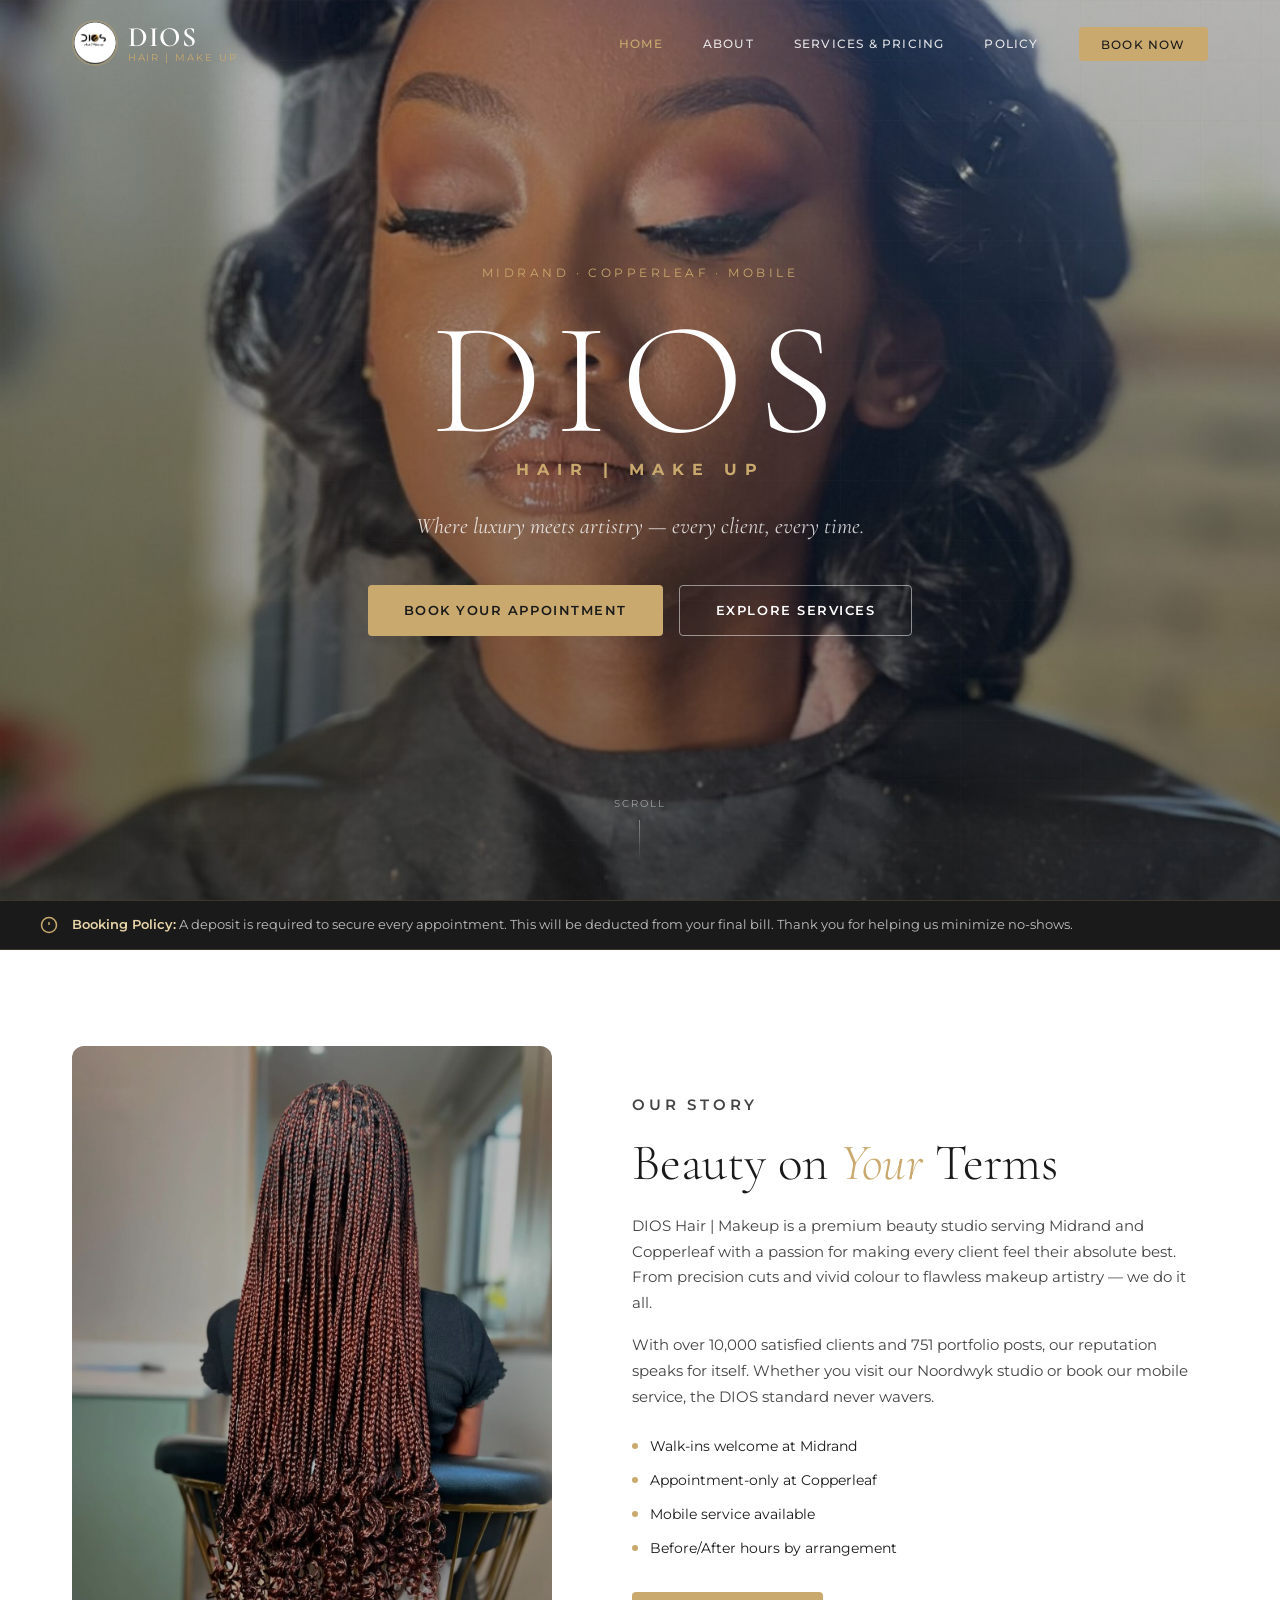
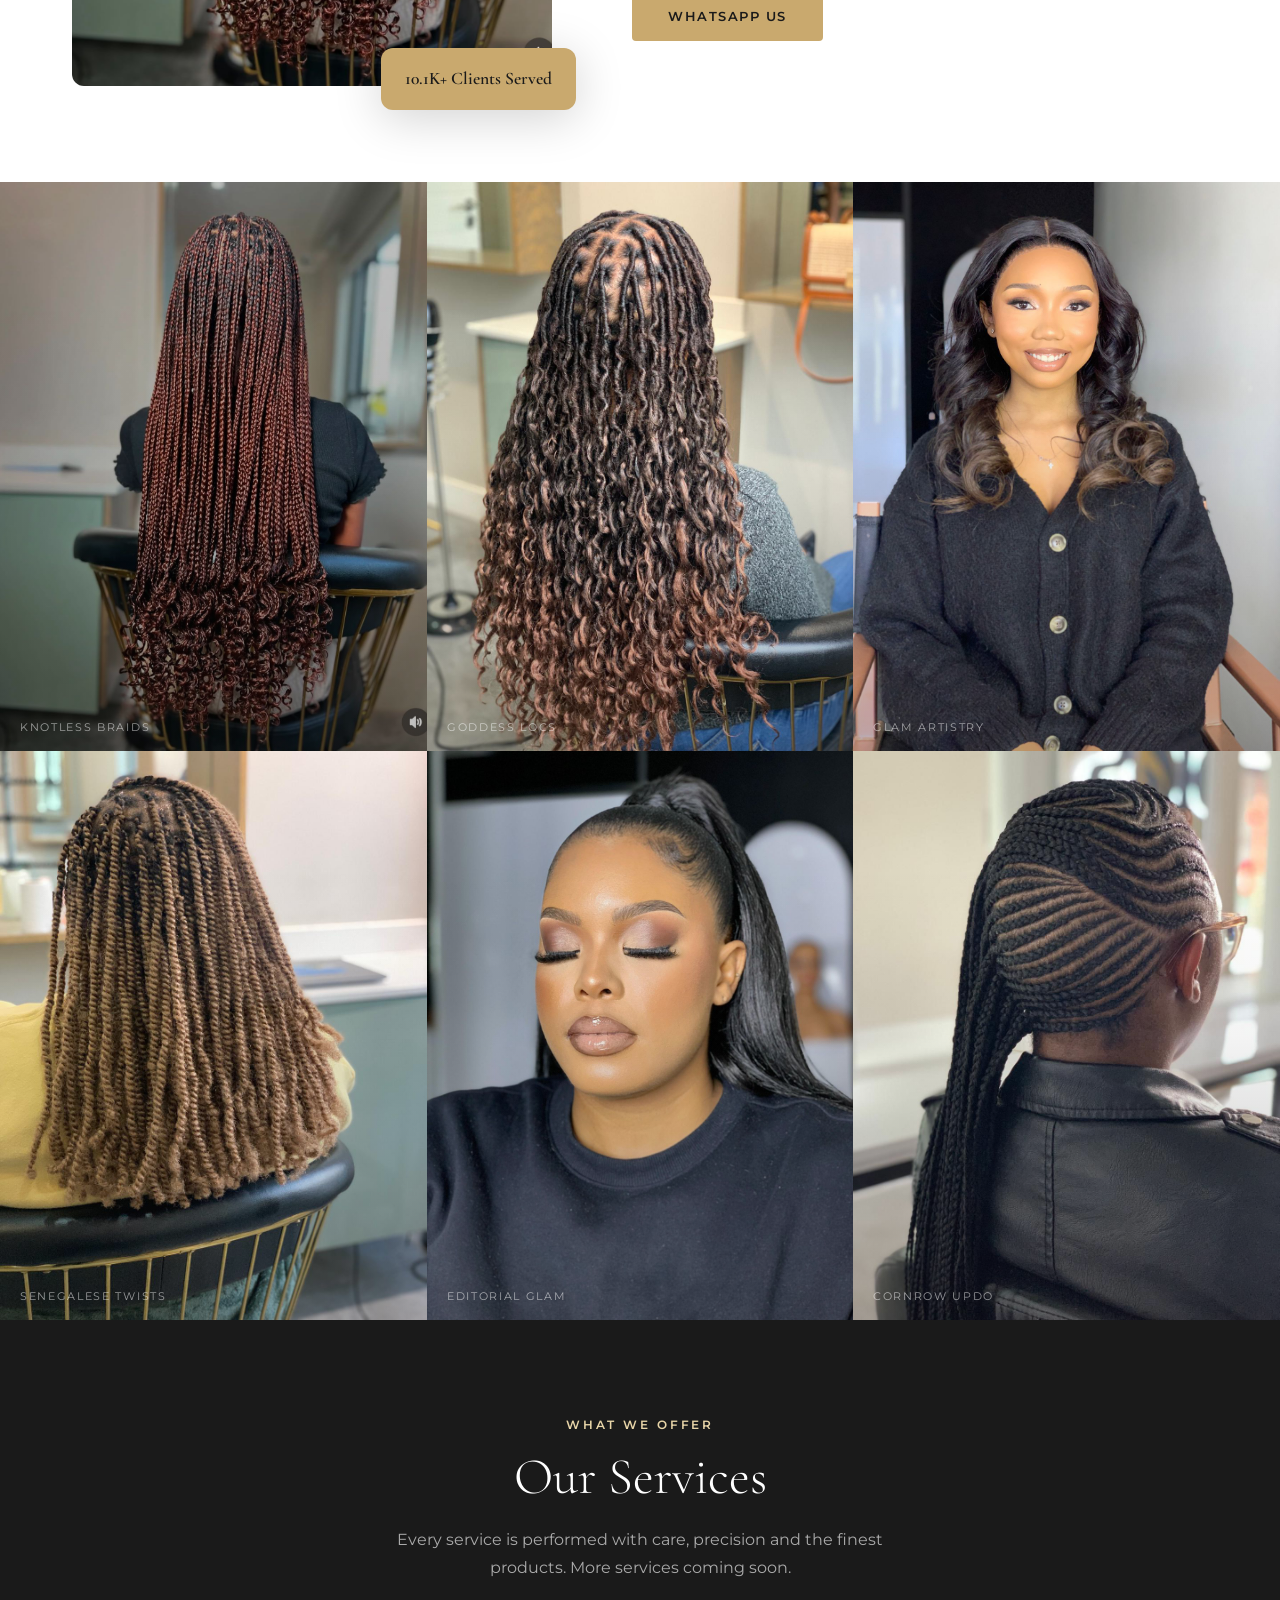
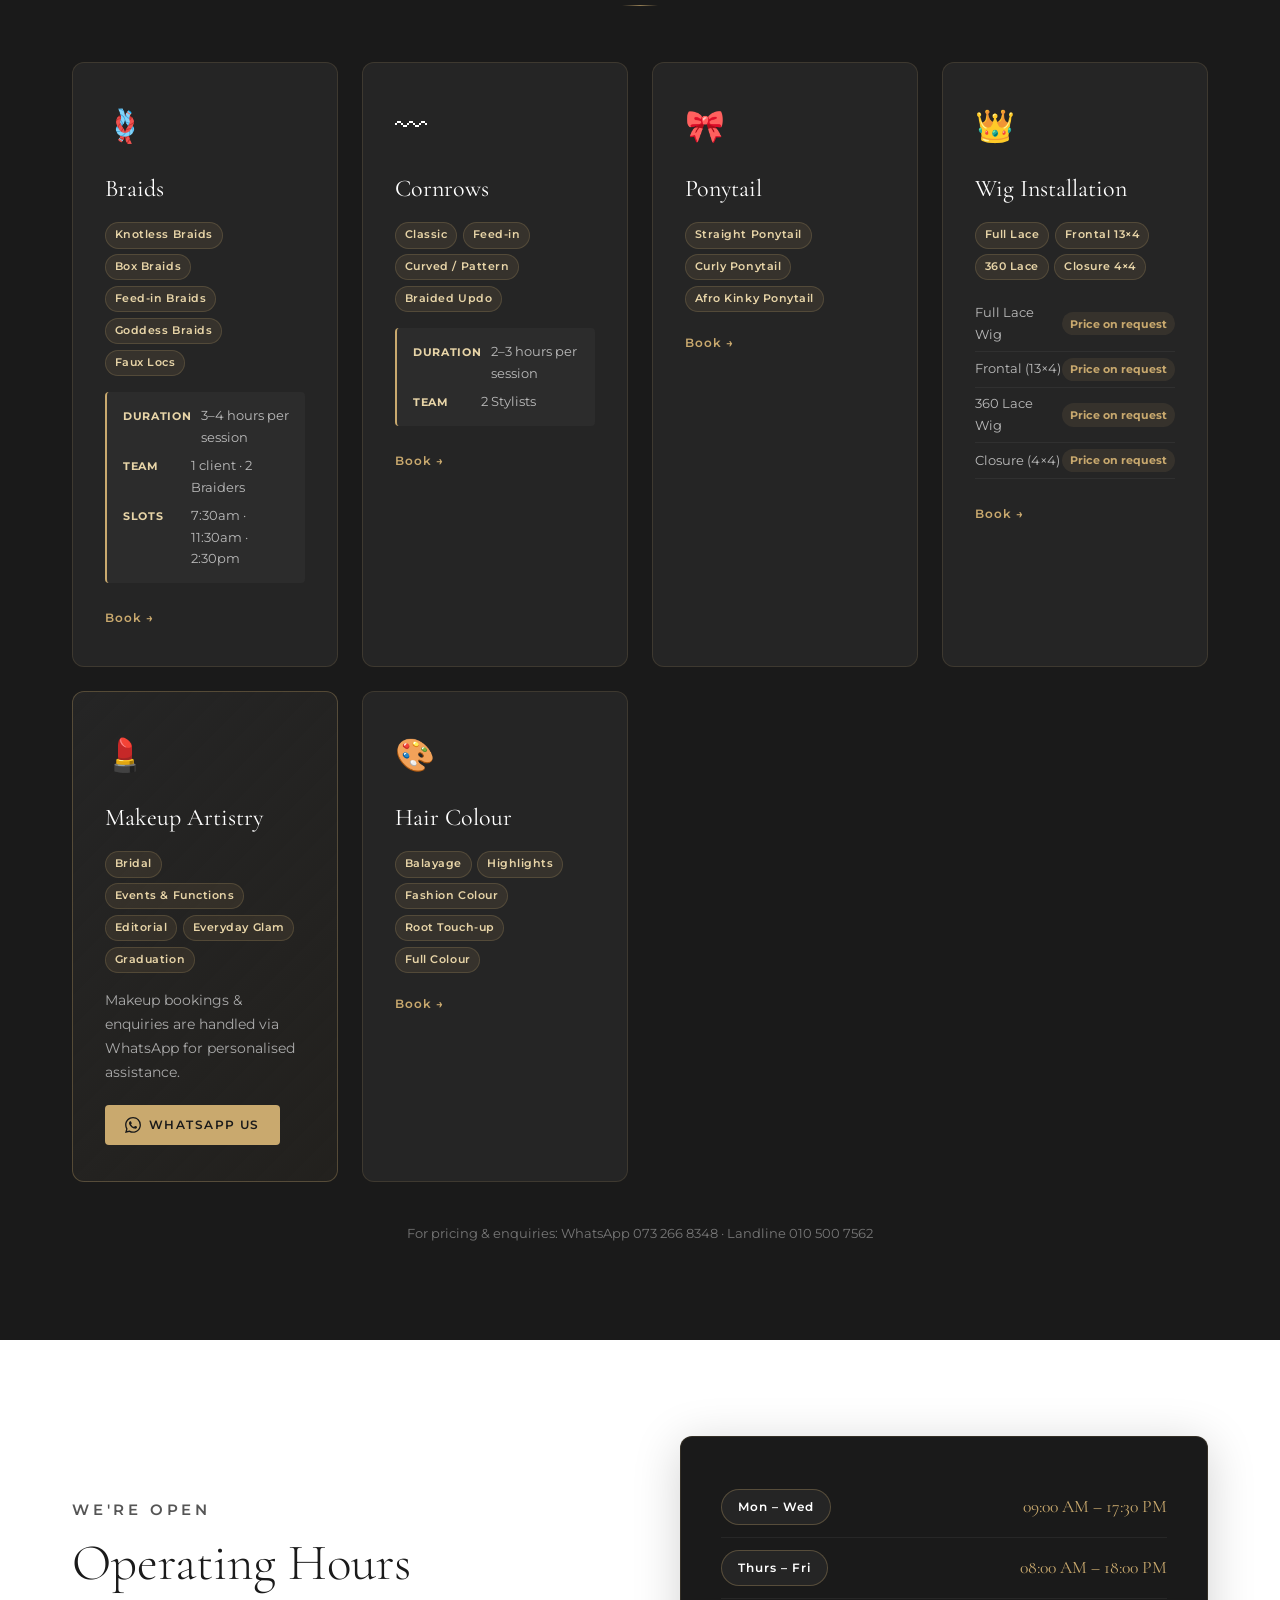
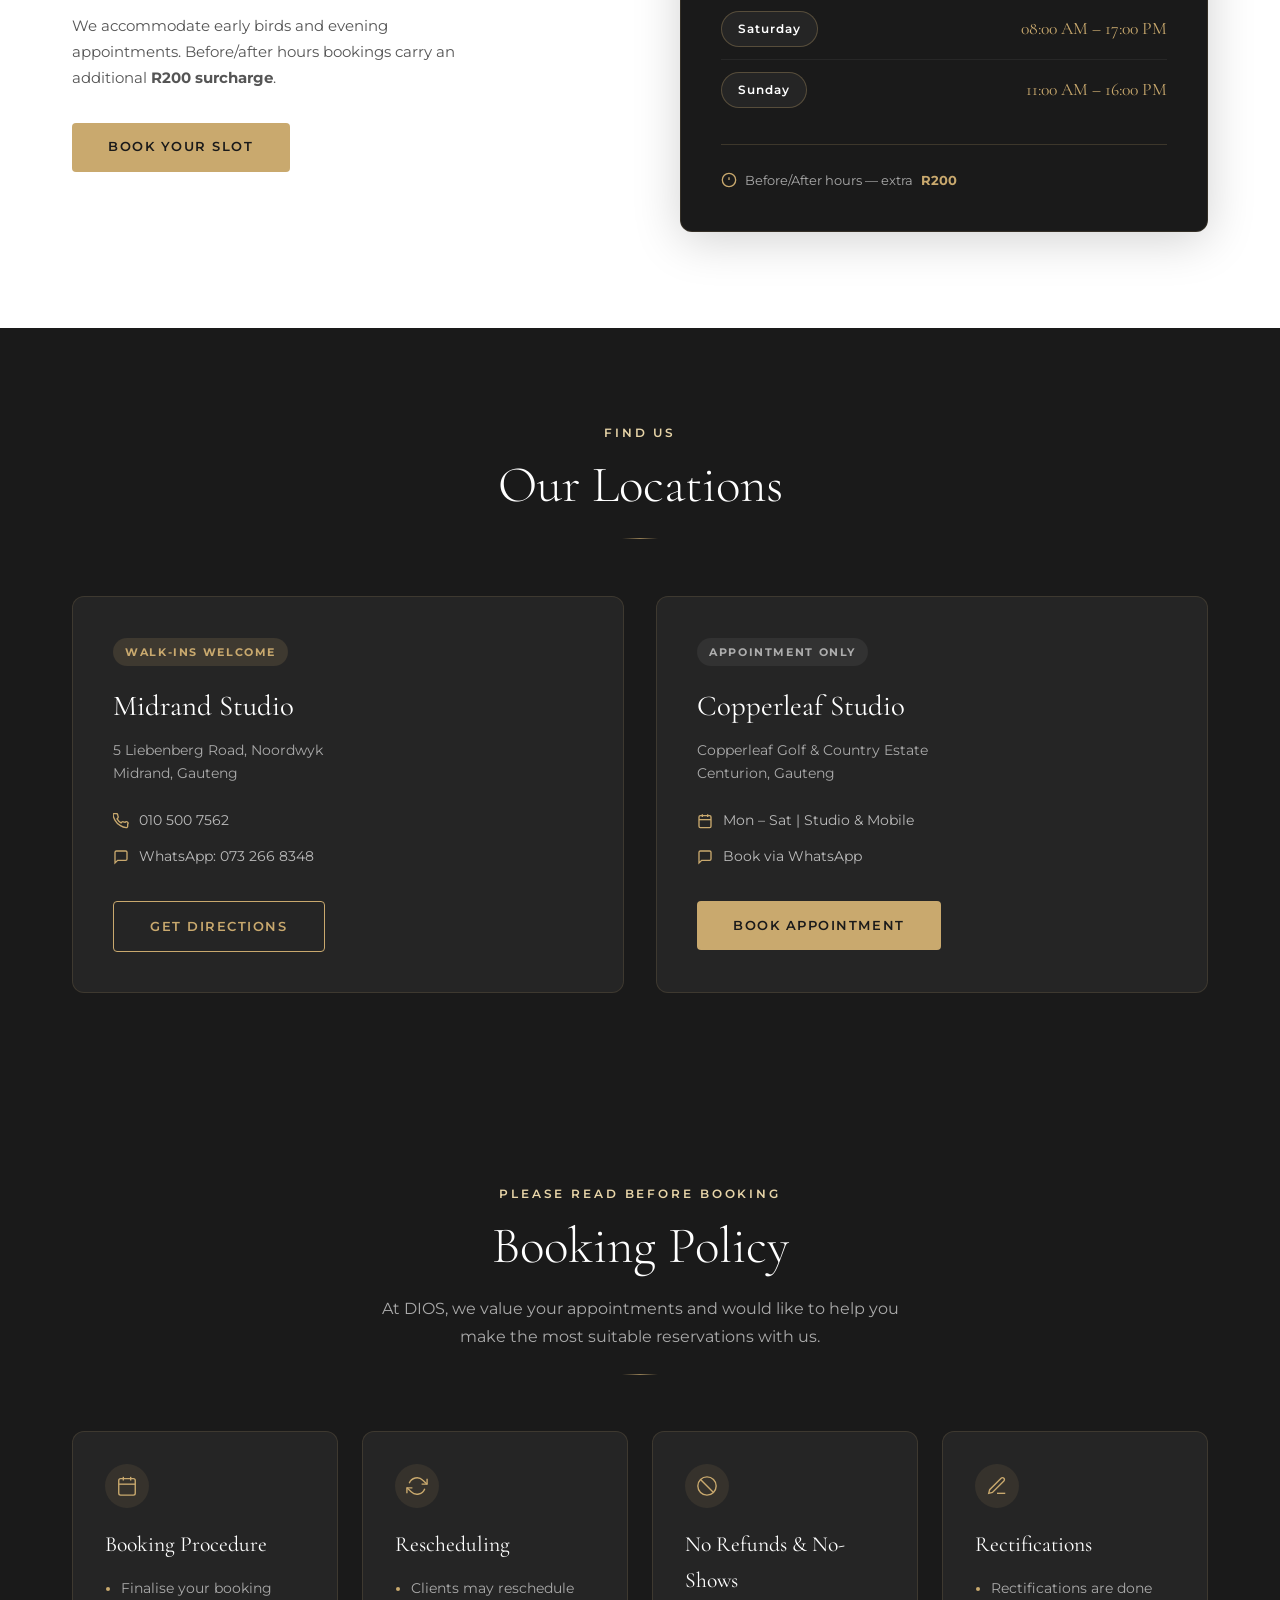
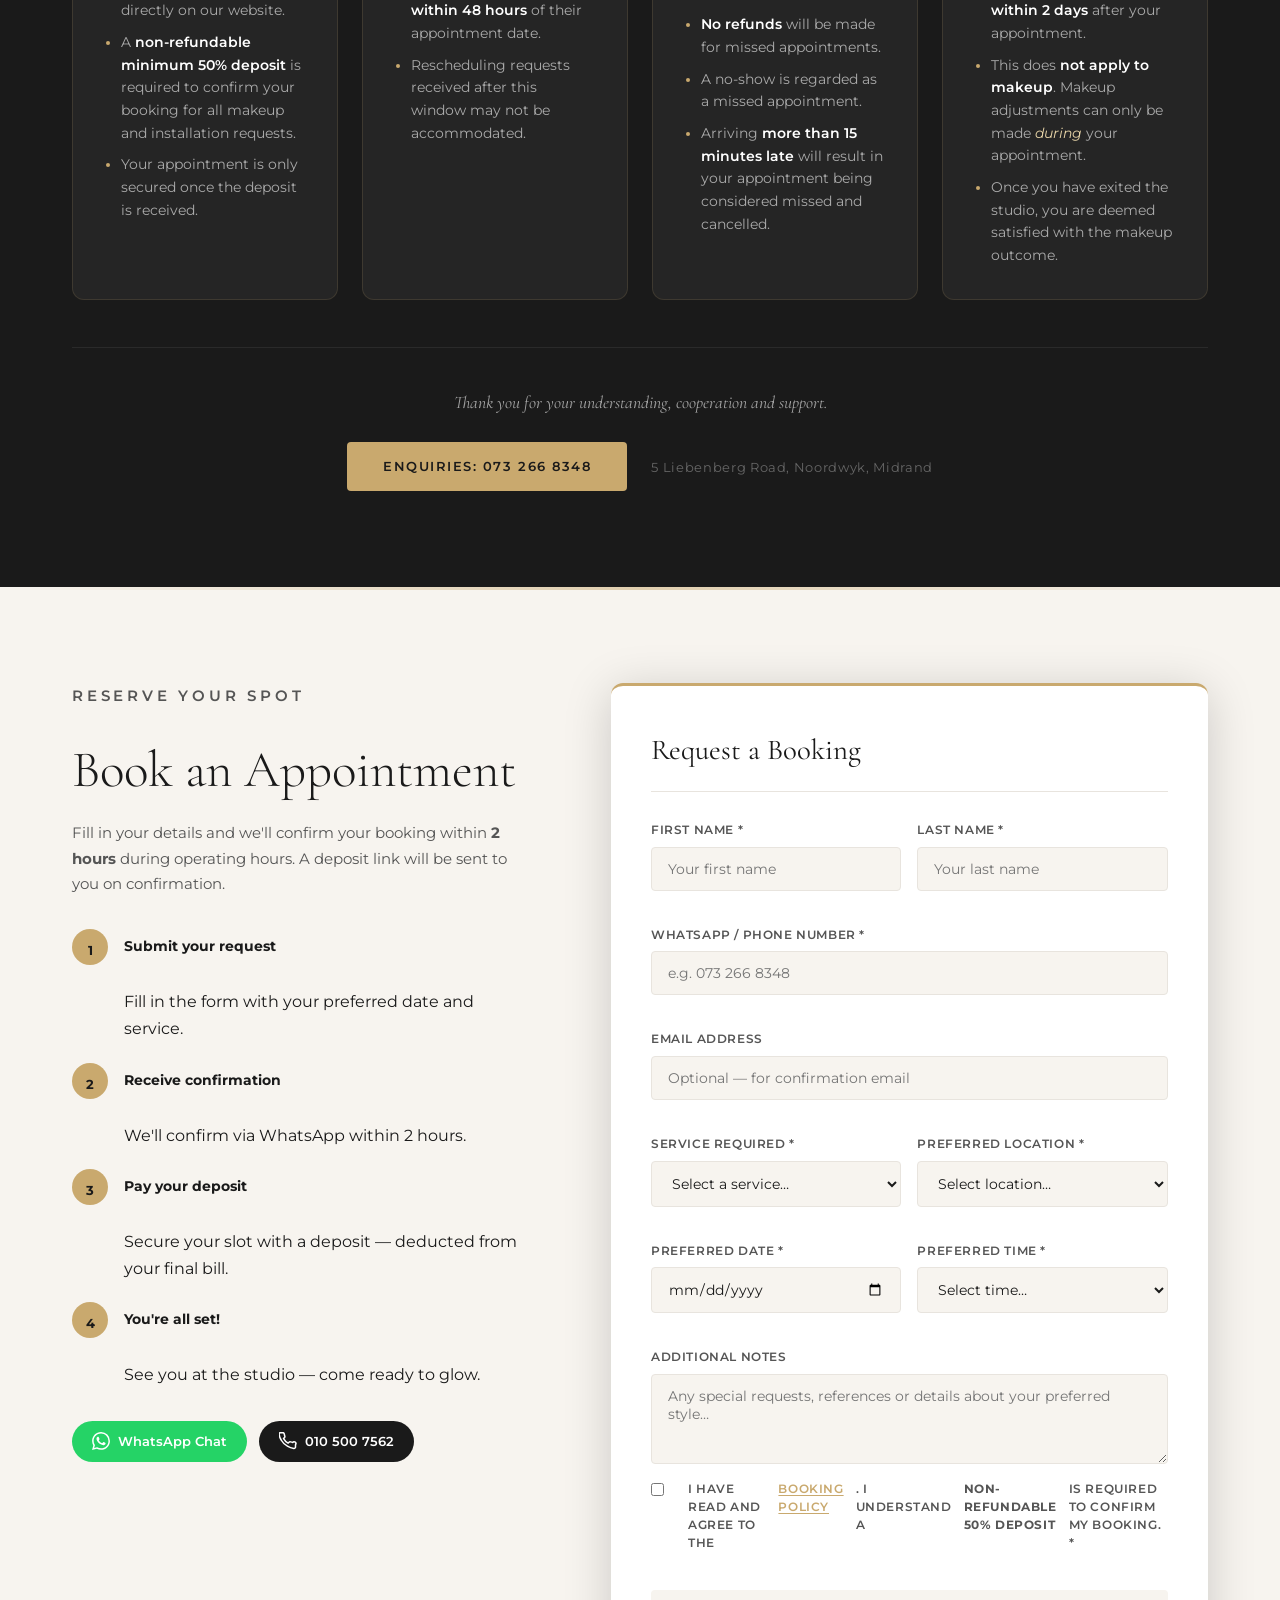
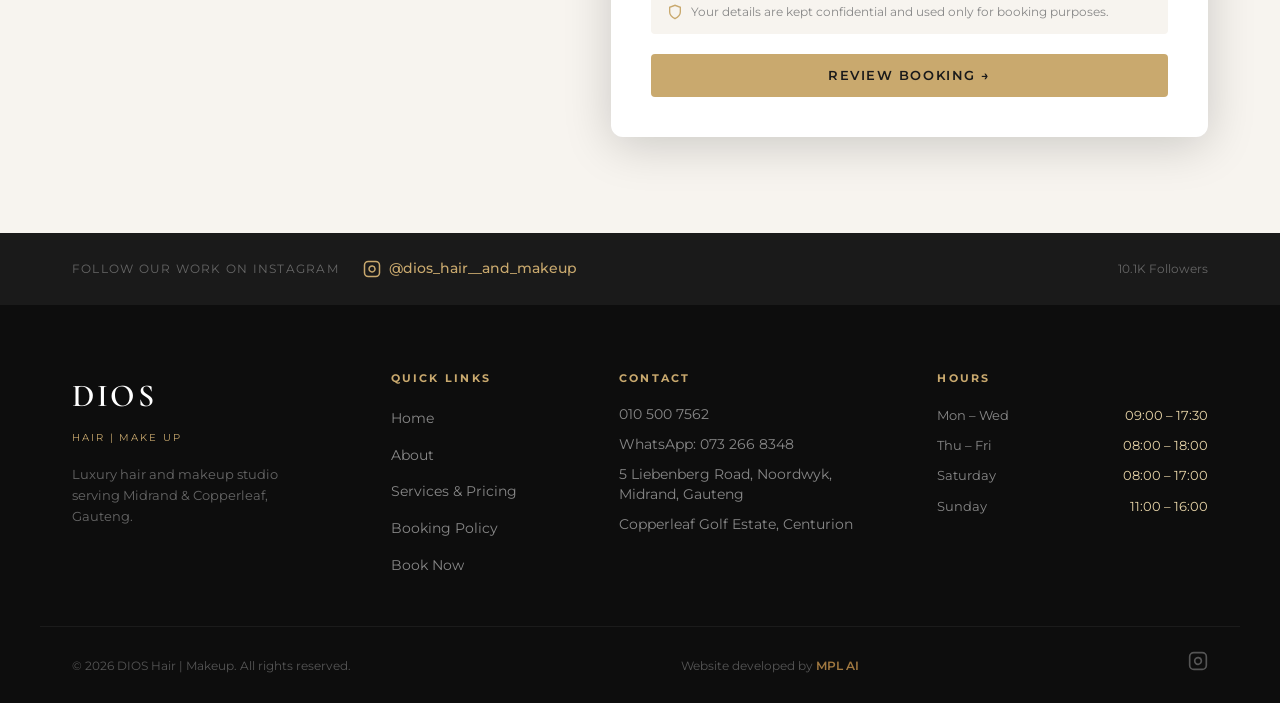
==== index.html @ c0a469b6 "Initial DIOS Hair & Makeup static website" ====
<!DOCTYPE html>
<html lang="en">
<head>
  <meta charset="UTF-8" />
  <meta name="viewport" content="width=device-width, initial-scale=1.0" />
  <meta name="description" content="DIOS Hair & Makeup — Luxury hair and makeup studio in Midrand & Copperleaf, Gauteng. Book your appointment online." />
  <title>DIOS Hair | Makeup — Midrand & Copperleaf</title>
  <link rel="preconnect" href="https://fonts.googleapis.com" />
  <link rel="preconnect" href="https://fonts.gstatic.com" crossorigin />
  <link href="https://fonts.googleapis.com/css2?family=Cormorant+Garamond:ital,wght@0,300;0,400;0,600;1,300;1,400&family=Montserrat:wght@300;400;500;600&display=swap" rel="stylesheet" />
  <link rel="stylesheet" href="css/style.css" />
</head>
<body>

  <!-- ======= NAVIGATION ======= -->
  <header class="site-header" id="header">
    <nav class="nav-container">
      <a href="index.html" class="nav-logo">
        <div class="nav-logo-img"><img src="images/logo.jpeg" alt="DIOS Hair Makeup logo" /></div>
        <div>
          <span class="logo-dios">DIOS</span>
          <span class="logo-sub">Hair | Make up</span>
        </div>
      </a>
      <button class="nav-toggle" id="navToggle" aria-label="Toggle menu">
        <span></span><span></span><span></span>
      </button>
      <ul class="nav-links" id="navLinks">
        <li><a href="index.html" class="page-active">Home</a></li>
        <li><a href="about.html">About</a></li>
        <li><a href="services.html">Services &amp; Pricing</a></li>
        <li><a href="policy.html">Policy</a></li>
        <li><a href="booking.html" class="nav-cta">Book Now</a></li>
      </ul>
    </nav>
  </header>

  <!-- ======= HERO ======= -->
  <section class="hero" id="home">
    <div class="hero-overlay"></div>
    <div class="hero-content">
      <p class="hero-eyebrow">Midrand · Copperleaf · Mobile</p>
      <h1 class="hero-title">
        <span class="hero-title-dios">DIOS</span>
        <span class="hero-title-sub">Hair | Make up</span>
      </h1>
      <p class="hero-tagline">Where luxury meets artistry — every client, every time.</p>
      <div class="hero-actions">
        <a href="booking.html" class="btn btn-gold">Book Your Appointment</a>
        <a href="services.html" class="btn btn-outline">Explore Services</a>
      </div>
    </div>
    <div class="hero-scroll-hint">
      <span>Scroll</span>
      <div class="scroll-line"></div>
    </div>
  </section>

  <!-- ======= DEPOSIT NOTICE BANNER ======= -->
  <div class="notice-banner">
    <div class="notice-inner">
      <svg xmlns="http://www.w3.org/2000/svg" viewBox="0 0 24 24" fill="none" stroke="currentColor" stroke-width="2"><circle cx="12" cy="12" r="10"/><line x1="12" y1="8" x2="12" y2="12"/><line x1="12" y1="16" x2="12.01" y2="16"/></svg>
      <p><strong>Booking Policy:</strong> A deposit is required to secure every appointment. This will be deducted from your final bill. Thank you for helping us minimize no-shows.</p>
    </div>
  </div>

  <!-- ======= ABOUT ======= -->
  <section class="about section" id="about">
    <div class="container about-grid">
      <div class="about-image-wrap">
        <img src="images/hair/h4.jpeg" alt="DIOS Hair studio — auburn knotless braids" class="about-img" />
        <div class="about-badge">10.1K+ Clients Served</div>
      </div>
      <div class="about-text">
        <p class="section-eyebrow">Our Story</p>
        <h2 class="section-title">Beauty on <em>Your</em> Terms</h2>
        <p>DIOS Hair | Makeup is a premium beauty studio serving Midrand and Copperleaf with a passion for making every client feel their absolute best. From precision cuts and vivid colour to flawless makeup artistry — we do it all.</p>
        <p>With over 10,000 satisfied clients and 751 portfolio posts, our reputation speaks for itself. Whether you visit our Noordwyk studio or book our mobile service, the DIOS standard never wavers.</p>
        <ul class="about-features">
          <li><span class="feature-dot"></span>Walk-ins welcome at Midrand</li>
          <li><span class="feature-dot"></span>Appointment-only at Copperleaf</li>
          <li><span class="feature-dot"></span>Mobile service available</li>
          <li><span class="feature-dot"></span>Before/After hours by arrangement</li>
        </ul>
        <a href="https://wa.me/27732668348" target="_blank" rel="noopener" class="btn btn-gold">WhatsApp Us</a>
      </div>
    </div>
  </section>

  <!-- ======= GALLERY STRIP ======= -->
  <section class="gallery-section">
    <div class="gallery-grid">
      <div class="gallery-item">
        <img src="images/hair/h4.jpeg" alt="Auburn knotless braids" class="gallery-img" style="object-position: center 30%;" />
        <div class="gallery-item-overlay"></div>
        <span class="gallery-item-label">Knotless Braids</span>
      </div>
      <div class="gallery-item">
        <img src="images/hair/h9.jpeg" alt="Goddess locs ombré" class="gallery-img" style="object-position: center 15%;" />
        <div class="gallery-item-overlay"></div>
        <span class="gallery-item-label">Goddess Locs</span>
      </div>
      <div class="gallery-item">
        <img src="images/make-up/m2.jpeg" alt="Glam artistry" class="gallery-img" style="object-position: center 20%;" />
        <div class="gallery-item-overlay"></div>
        <span class="gallery-item-label">Glam Artistry</span>
      </div>
      <div class="gallery-item">
        <img src="images/hair/h3.jpeg" alt="Senegalese twists" class="gallery-img" style="object-position: center 15%;" />
        <div class="gallery-item-overlay"></div>
        <span class="gallery-item-label">Senegalese Twists</span>
      </div>
      <div class="gallery-item">
        <img src="images/make-up/m4.jpeg" alt="Editorial makeup" class="gallery-img" style="object-position: center 20%;" />
        <div class="gallery-item-overlay"></div>
        <span class="gallery-item-label">Editorial Glam</span>
      </div>
      <div class="gallery-item">
        <img src="images/make-up/m5.jpeg" alt="Cornrow updo" class="gallery-img" style="object-position: center 25%;" />
        <div class="gallery-item-overlay"></div>
        <span class="gallery-item-label">Cornrow Updo</span>
      </div>
    </div>
  </section>

  <!-- ======= SERVICES ======= -->
  <section class="services section section-dark" id="services">
    <div class="container">
      <div class="section-header">
        <p class="section-eyebrow light">What We Offer</p>
        <h2 class="section-title light">Our Services</h2>
        <p class="section-intro light">Every service is performed with care, precision and the finest products. More services coming soon.</p>
      </div>
      <div class="services-grid">

        <div class="service-card">
          <div class="service-icon">🪢</div>
          <h3>Braids</h3>
          <div class="service-tags">
            <span>Knotless Braids</span><span>Box Braids</span><span>Feed-in Braids</span>
            <span>Goddess Braids</span><span>Faux Locs</span>
          </div>
          <ul class="service-meta">
            <li><span class="meta-label">Duration</span>3–4 hours per session</li>
            <li><span class="meta-label">Team</span>1 client · 2 Braiders</li>
            <li><span class="meta-label">Slots</span>7:30am · 11:30am · 2:30pm</li>
          </ul>
          <a href="booking.html" class="service-link">Book →</a>
        </div>

        <div class="service-card">
          <div class="service-icon">〰</div>
          <h3>Cornrows</h3>
          <div class="service-tags">
            <span>Classic</span><span>Feed-in</span><span>Curved / Pattern</span><span>Braided Updo</span>
          </div>
          <ul class="service-meta">
            <li><span class="meta-label">Duration</span>2–3 hours per session</li>
            <li><span class="meta-label">Team</span>2 Stylists</li>
          </ul>
          <a href="booking.html" class="service-link">Book →</a>
        </div>

        <div class="service-card">
          <div class="service-icon">🎀</div>
          <h3>Ponytail</h3>
          <div class="service-tags">
            <span>Straight Ponytail</span><span>Curly Ponytail</span><span>Afro Kinky Ponytail</span>
          </div>
          <a href="booking.html" class="service-link">Book →</a>
        </div>

        <div class="service-card">
          <div class="service-icon">👑</div>
          <h3>Wig Installation</h3>
          <div class="service-tags">
            <span>Full Lace</span><span>Frontal 13×4</span><span>360 Lace</span><span>Closure 4×4</span>
          </div>
          <ul class="service-prices">
            <li><span>Full Lace Wig</span><span class="price-tag">Price on request</span></li>
            <li><span>Frontal (13×4)</span><span class="price-tag">Price on request</span></li>
            <li><span>360 Lace Wig</span><span class="price-tag">Price on request</span></li>
            <li><span>Closure (4×4)</span><span class="price-tag">Price on request</span></li>
          </ul>
          <a href="booking.html" class="service-link">Book →</a>
        </div>

        <div class="service-card service-card--featured">
          <div class="service-icon">💄</div>
          <h3>Makeup Artistry</h3>
          <div class="service-tags">
            <span>Bridal</span><span>Events &amp; Functions</span><span>Editorial</span>
            <span>Everyday Glam</span><span>Graduation</span>
          </div>
          <p class="service-note">Makeup bookings &amp; enquiries are handled via WhatsApp for personalised assistance.</p>
          <a href="https://wa.me/27732668348?text=Hi%20DIOS%2C%20I%27d%20like%20to%20enquire%20about%20Makeup%20services" target="_blank" rel="noopener" class="btn btn-gold btn-sm">
            <svg xmlns="http://www.w3.org/2000/svg" viewBox="0 0 24 24" fill="currentColor" width="16" height="16"><path d="M17.472 14.382c-.297-.149-1.758-.867-2.03-.967-.273-.099-.471-.148-.67.15-.197.297-.767.966-.94 1.164-.173.199-.347.223-.644.075-.297-.15-1.255-.463-2.39-1.475-.883-.788-1.48-1.761-1.653-2.059-.173-.297-.018-.458.13-.606.134-.133.298-.347.446-.52.149-.174.198-.298.298-.497.099-.198.05-.371-.025-.52-.075-.149-.669-1.612-.916-2.207-.242-.579-.487-.5-.669-.51-.173-.008-.371-.01-.57-.01-.198 0-.52.074-.792.372-.272.297-1.04 1.016-1.04 2.479 0 1.462 1.065 2.875 1.213 3.074.149.198 2.096 3.2 5.077 4.487.709.306 1.262.489 1.694.625.712.227 1.36.195 1.871.118.571-.085 1.758-.719 2.006-1.413.248-.694.248-1.289.173-1.413-.074-.124-.272-.198-.57-.347m-5.421 7.403h-.004a9.87 9.87 0 01-5.031-1.378l-.361-.214-3.741.982.998-3.648-.235-.374a9.86 9.86 0 01-1.51-5.26c.001-5.45 4.436-9.884 9.888-9.884 2.64 0 5.122 1.03 6.988 2.898a9.825 9.825 0 012.893 6.994c-.003 5.45-4.437 9.884-9.885 9.884m8.413-18.297A11.815 11.815 0 0012.05 0C5.495 0 .16 5.335.157 11.892c0 2.096.547 4.142 1.588 5.945L.057 24l6.305-1.654a11.882 11.882 0 005.683 1.448h.005c6.554 0 11.89-5.335 11.893-11.893a11.821 11.821 0 00-3.48-8.413z"/></svg>
            WhatsApp Us
          </a>
        </div>

        <div class="service-card">
          <div class="service-icon">🎨</div>
          <h3>Hair Colour</h3>
          <div class="service-tags">
            <span>Balayage</span><span>Highlights</span><span>Fashion Colour</span>
            <span>Root Touch-up</span><span>Full Colour</span>
          </div>
          <a href="booking.html" class="service-link">Book →</a>
        </div>

      </div>
      <p class="services-note">For pricing &amp; enquiries: WhatsApp 073 266 8348 · Landline 010 500 7562</p>
    </div>
  </section>

  <!-- ======= OPERATING HOURS ======= -->
  <section class="hours section" id="hours">
    <div class="container hours-grid">
      <div class="hours-text">
        <p class="section-eyebrow">We're Open</p>
        <h2 class="section-title">Operating Hours</h2>
        <p>We accommodate early birds and evening appointments. Before/after hours bookings carry an additional <strong>R200 surcharge</strong>.</p>
        <a href="booking.html" class="btn btn-gold" style="margin-top:2rem">Book Your Slot</a>
      </div>
      <div class="hours-card">
        <div class="hours-row">
          <div class="hours-day-badge">Mon – Wed</div>
          <div class="hours-time">09:00 AM – 17:30 PM</div>
        </div>
        <div class="hours-divider"></div>
        <div class="hours-row">
          <div class="hours-day-badge">Thurs – Fri</div>
          <div class="hours-time">08:00 AM – 18:00 PM</div>
        </div>
        <div class="hours-divider"></div>
        <div class="hours-row">
          <div class="hours-day-badge">Saturday</div>
          <div class="hours-time">08:00 AM – 17:00 PM</div>
        </div>
        <div class="hours-divider"></div>
        <div class="hours-row">
          <div class="hours-day-badge">Sunday</div>
          <div class="hours-time">11:00 AM – 16:00 PM</div>
        </div>
        <div class="hours-extra">
          <svg xmlns="http://www.w3.org/2000/svg" viewBox="0 0 24 24" fill="none" stroke="currentColor" stroke-width="2"><circle cx="12" cy="12" r="10"/><line x1="12" y1="8" x2="12" y2="12"/><line x1="12" y1="16" x2="12.01" y2="16"/></svg>
          Before/After hours — extra <strong>R200</strong>
        </div>
      </div>
    </div>
  </section>

  <!-- ======= LOCATIONS ======= -->
  <section class="locations section section-dark" id="locations">
    <div class="container">
      <div class="section-header">
        <p class="section-eyebrow light">Find Us</p>
        <h2 class="section-title light">Our Locations</h2>
      </div>
      <div class="locations-grid">
        <div class="location-card">
          <div class="location-tag">Walk-ins Welcome</div>
          <h3>Midrand Studio</h3>
          <p class="location-address">5 Liebenberg Road, Noordwyk<br>Midrand, Gauteng</p>
          <ul class="location-details">
            <li>
              <svg xmlns="http://www.w3.org/2000/svg" viewBox="0 0 24 24" fill="none" stroke="currentColor" stroke-width="2"><path d="M22 16.92v3a2 2 0 01-2.18 2 19.79 19.79 0 01-8.63-3.07A19.5 19.5 0 013.1 11a19.79 19.79 0 01-3.07-8.67A2 2 0 012 .84h3a2 2 0 012 1.72c.127.96.361 1.903.7 2.81a2 2 0 01-.45 2.11L6.09 8.91a16 16 0 006 6l1.27-1.27a2 2 0 012.11-.45c.907.339 1.85.573 2.81.7A2 2 0 0122 16.92z"/></svg>
              <a href="tel:0105007562">010 500 7562</a>
            </li>
            <li>
              <svg xmlns="http://www.w3.org/2000/svg" viewBox="0 0 24 24" fill="none" stroke="currentColor" stroke-width="2"><path d="M21 15a2 2 0 01-2 2H7l-4 4V5a2 2 0 012-2h14a2 2 0 012 2z"/></svg>
              <a href="https://wa.me/27732668348" target="_blank" rel="noopener">WhatsApp: 073 266 8348</a>
            </li>
          </ul>
          <a href="https://maps.google.com/?q=5+Liebenberg+Road+Noordwyk+Midrand" target="_blank" rel="noopener" class="btn btn-outline-gold">Get Directions</a>
        </div>
        <div class="location-card">
          <div class="location-tag appointment">Appointment Only</div>
          <h3>Copperleaf Studio</h3>
          <p class="location-address">Copperleaf Golf &amp; Country Estate<br>Centurion, Gauteng</p>
          <ul class="location-details">
            <li>
              <svg xmlns="http://www.w3.org/2000/svg" viewBox="0 0 24 24" fill="none" stroke="currentColor" stroke-width="2"><rect x="3" y="4" width="18" height="18" rx="2" ry="2"/><line x1="16" y1="2" x2="16" y2="6"/><line x1="8" y1="2" x2="8" y2="6"/><line x1="3" y1="10" x2="21" y2="10"/></svg>
              Mon – Sat | Studio &amp; Mobile
            </li>
            <li>
              <svg xmlns="http://www.w3.org/2000/svg" viewBox="0 0 24 24" fill="none" stroke="currentColor" stroke-width="2"><path d="M21 15a2 2 0 01-2 2H7l-4 4V5a2 2 0 012-2h14a2 2 0 012 2z"/></svg>
              <a href="https://wa.me/27732668348" target="_blank" rel="noopener">Book via WhatsApp</a>
            </li>
          </ul>
          <a href="booking.html" class="btn btn-gold">Book Appointment</a>
        </div>
      </div>
    </div>
  </section>

  <!-- ======= BOOKING POLICY ======= -->
  <section class="policy section section-dark" id="policy">
    <div class="container">
      <div class="section-header">
        <p class="section-eyebrow light">Please Read Before Booking</p>
        <h2 class="section-title light">Booking Policy</h2>
        <p class="section-intro light">At DIOS, we value your appointments and would like to help you make the most suitable reservations with us.</p>
      </div>

      <div class="policy-grid">

        <div class="policy-card">
          <div class="policy-card-icon">
            <svg xmlns="http://www.w3.org/2000/svg" viewBox="0 0 24 24" fill="none" stroke="currentColor" stroke-width="1.5"><rect x="3" y="4" width="18" height="18" rx="2" ry="2"/><line x1="16" y1="2" x2="16" y2="6"/><line x1="8" y1="2" x2="8" y2="6"/><line x1="3" y1="10" x2="21" y2="10"/></svg>
          </div>
          <h3>Booking Procedure</h3>
          <ul class="policy-list">
            <li>Finalise your booking directly on our website.</li>
            <li>A <strong>non-refundable minimum 50% deposit</strong> is required to confirm your booking for all makeup and installation requests.</li>
            <li>Your appointment is only secured once the deposit is received.</li>
          </ul>
        </div>

        <div class="policy-card">
          <div class="policy-card-icon">
            <svg xmlns="http://www.w3.org/2000/svg" viewBox="0 0 24 24" fill="none" stroke="currentColor" stroke-width="1.5"><path d="M23 4v6h-6"/><path d="M1 20v-6h6"/><path d="M3.51 9a9 9 0 0114.85-3.36L23 10M1 14l4.64 4.36A9 9 0 0020.49 15"/></svg>
          </div>
          <h3>Rescheduling</h3>
          <ul class="policy-list">
            <li>Clients may reschedule <strong>within 48 hours</strong> of their appointment date.</li>
            <li>Rescheduling requests received after this window may not be accommodated.</li>
          </ul>
        </div>

        <div class="policy-card">
          <div class="policy-card-icon">
            <svg xmlns="http://www.w3.org/2000/svg" viewBox="0 0 24 24" fill="none" stroke="currentColor" stroke-width="1.5"><circle cx="12" cy="12" r="10"/><line x1="4.93" y1="4.93" x2="19.07" y2="19.07"/></svg>
          </div>
          <h3>No Refunds &amp; No-Shows</h3>
          <ul class="policy-list">
            <li><strong>No refunds</strong> will be made for missed appointments.</li>
            <li>A no-show is regarded as a missed appointment.</li>
            <li>Arriving <strong>more than 15 minutes late</strong> will result in your appointment being considered missed and cancelled.</li>
          </ul>
        </div>

        <div class="policy-card">
          <div class="policy-card-icon">
            <svg xmlns="http://www.w3.org/2000/svg" viewBox="0 0 24 24" fill="none" stroke="currentColor" stroke-width="1.5"><path d="M12 20h9"/><path d="M16.5 3.5a2.121 2.121 0 013 3L7 19l-4 1 1-4L16.5 3.5z"/></svg>
          </div>
          <h3>Rectifications</h3>
          <ul class="policy-list">
            <li>Rectifications are done <strong>within 2 days</strong> after your appointment.</li>
            <li>This does <strong>not apply to makeup</strong>. Makeup adjustments can only be made <em>during</em> your appointment.</li>
            <li>Once you have exited the studio, you are deemed satisfied with the makeup outcome.</li>
          </ul>
        </div>

      </div>

      <div class="policy-footer">
        <p>Thank you for your understanding, cooperation and support.</p>
        <div class="policy-contact">
          <a href="https://wa.me/27732668348" target="_blank" rel="noopener" class="btn btn-gold">Enquiries: 073 266 8348</a>
          <span class="policy-address">5 Liebenberg Road, Noordwyk, Midrand</span>
        </div>
      </div>
    </div>
  </section>

  <!-- ======= BOOKING / LEAD FORM ======= -->
  <section class="booking section" id="booking">
    <div class="container booking-grid">
      <div class="booking-info">
        <p class="section-eyebrow">Reserve Your Spot</p>
        <h2 class="section-title">Book an Appointment</h2>
        <p>Fill in your details and we'll confirm your booking within <strong>2 hours</strong> during operating hours. A deposit link will be sent to you on confirmation.</p>
        <ul class="booking-steps">
          <li>
            <div class="step-num">1</div>
            <div><strong>Submit your request</strong><br>Fill in the form with your preferred date and service.</div>
          </li>
          <li>
            <div class="step-num">2</div>
            <div><strong>Receive confirmation</strong><br>We'll confirm via WhatsApp within 2 hours.</div>
          </li>
          <li>
            <div class="step-num">3</div>
            <div><strong>Pay your deposit</strong><br>Secure your slot with a deposit — deducted from your final bill.</div>
          </li>
          <li>
            <div class="step-num">4</div>
            <div><strong>You're all set!</strong><br>See you at the studio — come ready to glow.</div>
          </li>
        </ul>
        <div class="booking-contact-links">
          <a href="https://wa.me/27732668348?text=Hi%20DIOS%2C%20I%27d%20like%20to%20book%20an%20appointment" target="_blank" rel="noopener" class="contact-chip whatsapp">
            <svg xmlns="http://www.w3.org/2000/svg" viewBox="0 0 24 24" fill="currentColor"><path d="M17.472 14.382c-.297-.149-1.758-.867-2.03-.967-.273-.099-.471-.148-.67.15-.197.297-.767.966-.94 1.164-.173.199-.347.223-.644.075-.297-.15-1.255-.463-2.39-1.475-.883-.788-1.48-1.761-1.653-2.059-.173-.297-.018-.458.13-.606.134-.133.298-.347.446-.52.149-.174.198-.298.298-.497.099-.198.05-.371-.025-.52-.075-.149-.669-1.612-.916-2.207-.242-.579-.487-.5-.669-.51-.173-.008-.371-.01-.57-.01-.198 0-.52.074-.792.372-.272.297-1.04 1.016-1.04 2.479 0 1.462 1.065 2.875 1.213 3.074.149.198 2.096 3.2 5.077 4.487.709.306 1.262.489 1.694.625.712.227 1.36.195 1.871.118.571-.085 1.758-.719 2.006-1.413.248-.694.248-1.289.173-1.413-.074-.124-.272-.198-.57-.347m-5.421 7.403h-.004a9.87 9.87 0 01-5.031-1.378l-.361-.214-3.741.982.998-3.648-.235-.374a9.86 9.86 0 01-1.51-5.26c.001-5.45 4.436-9.884 9.888-9.884 2.64 0 5.122 1.03 6.988 2.898a9.825 9.825 0 012.893 6.994c-.003 5.45-4.437 9.884-9.885 9.884m8.413-18.297A11.815 11.815 0 0012.05 0C5.495 0 .16 5.335.157 11.892c0 2.096.547 4.142 1.588 5.945L.057 24l6.305-1.654a11.882 11.882 0 005.683 1.448h.005c6.554 0 11.89-5.335 11.893-11.893a11.821 11.821 0 00-3.48-8.413z"/></svg>
            WhatsApp Chat
          </a>
          <a href="tel:0105007562" class="contact-chip phone">
            <svg xmlns="http://www.w3.org/2000/svg" viewBox="0 0 24 24" fill="none" stroke="currentColor" stroke-width="2"><path d="M22 16.92v3a2 2 0 01-2.18 2 19.79 19.79 0 01-8.63-3.07A19.5 19.5 0 013.1 11a19.79 19.79 0 01-3.07-8.67A2 2 0 012 .84h3a2 2 0 012 1.72c.127.96.361 1.903.7 2.81a2 2 0 01-.45 2.11L6.09 8.91a16 16 0 006 6l1.27-1.27a2 2 0 012.11-.45c.907.339 1.85.573 2.81.7A2 2 0 0122 16.92z"/></svg>
            010 500 7562
          </a>
        </div>
      </div>

      <div class="booking-form-wrap">
        <form class="booking-form" id="bookingForm" novalidate>
          <h3>Request a Booking</h3>

          <div class="form-row">
            <div class="form-group">
              <label for="firstName">First Name *</label>
              <input type="text" id="firstName" name="firstName" placeholder="Your first name" required />
              <span class="field-error" id="firstNameError"></span>
            </div>
            <div class="form-group">
              <label for="lastName">Last Name *</label>
              <input type="text" id="lastName" name="lastName" placeholder="Your last name" required />
              <span class="field-error" id="lastNameError"></span>
            </div>
          </div>

          <div class="form-group">
            <label for="phone">WhatsApp / Phone Number *</label>
            <input type="tel" id="phone" name="phone" placeholder="e.g. 073 266 8348" required />
            <span class="field-error" id="phoneError"></span>
          </div>

          <div class="form-group">
            <label for="email">Email Address</label>
            <input type="email" id="email" name="email" placeholder="Optional — for confirmation email" />
            <span class="field-error" id="emailError"></span>
          </div>

          <div class="form-row">
            <div class="form-group">
              <label for="service">Service Required *</label>
              <select id="service" name="service" required>
                <option value="">Select a service…</option>
                <optgroup label="Braiding Services">
                  <option value="braids">Braids</option>
                  <option value="cornrows">Cornrows</option>
                </optgroup>
                <optgroup label="Hair Styling">
                  <option value="ponytail">Ponytail</option>
                  <option value="wig-installation">Wig Installation</option>
                  <option value="hair-colour">Hair Colour</option>
                  <option value="other-styling">Other Hair Styling</option>
                </optgroup>
                <optgroup label="Makeup">
                  <option value="makeup">Makeup Artistry</option>
                </optgroup>
                <optgroup label="Other">
                  <option value="mobile">Mobile Service</option>
                  <option value="other">Other (specify below)</option>
                </optgroup>
              </select>
              <span class="field-error" id="serviceError"></span>
            </div>
            <div class="form-group">
              <label for="location">Preferred Location *</label>
              <select id="location" name="location" required>
                <option value="">Select location…</option>
                <option value="midrand">Midrand Studio</option>
                <option value="copperleaf">Copperleaf Studio</option>
                <option value="mobile">Mobile (come to me)</option>
              </select>
              <span class="field-error" id="locationError"></span>
            </div>
          </div>

          <!-- Dynamic: Service info banner -->
          <div class="service-info-banner" id="serviceInfoBanner" hidden>
            <svg xmlns="http://www.w3.org/2000/svg" viewBox="0 0 24 24" fill="none" stroke="currentColor" stroke-width="2"><circle cx="12" cy="12" r="10"/><line x1="12" y1="8" x2="12" y2="12"/><line x1="12" y1="16" x2="12.01" y2="16"/></svg>
            <p id="serviceInfoText"></p>
          </div>

          <!-- Dynamic: Sub-type + Length row -->
          <div class="form-row" id="subTypeRow" hidden>
            <div class="form-group">
              <label for="subType" id="subTypeLabel">Style *</label>
              <select id="subType" name="subType">
                <option value="">Select…</option>
              </select>
              <span class="field-error" id="subTypeError"></span>
            </div>
            <div class="form-group" id="lengthGroup" hidden>
              <label for="hairLength">Braid Length *</label>
              <select id="hairLength" name="hairLength">
                <option value="">Select length…</option>
                <option value="short">Short — up to shoulder</option>
                <option value="medium">Medium — armpit length</option>
                <option value="long">Long — waist length</option>
                <option value="extra-long">Extra Long — below waist</option>
              </select>
              <span class="field-error" id="hairLengthError"></span>
            </div>
          </div>

          <div class="form-row">
            <div class="form-group">
              <label for="preferredDate">Preferred Date *</label>
              <input type="date" id="preferredDate" name="preferredDate" required />
              <span class="field-error" id="preferredDateError"></span>
            </div>
            <div class="form-group">
              <label for="preferredTime">Preferred Time *</label>
              <select id="preferredTime" name="preferredTime" required>
                <option value="">Select time…</option>
                <option value="08:00">08:00 AM</option>
                <option value="09:00">09:00 AM</option>
                <option value="10:00">10:00 AM</option>
                <option value="11:00">11:00 AM</option>
                <option value="12:00">12:00 PM</option>
                <option value="13:00">01:00 PM</option>
                <option value="14:00">02:00 PM</option>
                <option value="15:00">03:00 PM</option>
                <option value="16:00">04:00 PM</option>
                <option value="17:00">05:00 PM</option>
                <option value="before-hours">Before Hours (extra R200)</option>
                <option value="after-hours">After Hours (extra R200)</option>
              </select>
              <span class="field-error" id="preferredTimeError"></span>
            </div>
          </div>

          <div class="form-group">
            <label for="notes">Additional Notes</label>
            <textarea id="notes" name="notes" rows="3" placeholder="Any special requests, references or details about your preferred style…"></textarea>
          </div>

          <div class="form-group form-checkbox">
            <label class="checkbox-label">
              <input type="checkbox" id="depositAgree" name="depositAgree" required />
              <span class="checkmark"></span>
              I have read and agree to the <a href="policy.html" class="policy-link">Booking Policy</a>. I understand a <strong>non-refundable 50% deposit</strong> is required to confirm my booking. *
            </label>
            <span class="field-error" id="depositAgreeError"></span>
          </div>

          <div class="form-notice">
            <svg xmlns="http://www.w3.org/2000/svg" viewBox="0 0 24 24" fill="none" stroke="currentColor" stroke-width="2"><path d="M12 22s8-4 8-10V5l-8-3-8 3v7c0 6 8 10 8 10z"/></svg>
            Your details are kept confidential and used only for booking purposes.
          </div>

          <button type="submit" class="btn btn-gold btn-full" id="submitBtn">
            <span class="btn-text">Review Booking →</span>
            <span class="btn-loading" hidden>Processing…</span>
          </button>
        </form>

        <!-- Step 2: Review booking summary -->
        <div class="booking-summary" id="bookingSummary" hidden>
          <div class="summary-header">
            <svg xmlns="http://www.w3.org/2000/svg" viewBox="0 0 24 24" fill="none" stroke="currentColor" stroke-width="2"><path d="M9 11l3 3L22 4"/><path d="M21 12v7a2 2 0 01-2 2H5a2 2 0 01-2-2V5a2 2 0 012-2h11"/></svg>
            <div>
              <h4>Review Your Booking</h4>
              <p>Confirm all details are correct before we send your request to DIOS.</p>
            </div>
          </div>
          <div class="summary-table" id="summaryDetails"></div>
          <div class="summary-notice">
            <svg xmlns="http://www.w3.org/2000/svg" viewBox="0 0 24 24" fill="none" stroke="currentColor" stroke-width="2"><path d="M12 22s8-4 8-10V5l-8-3-8 3v7c0 6 8 10 8 10z"/></svg>
            A non-refundable <strong>50% deposit</strong> is required to secure your slot. Payment details will be sent via WhatsApp after confirmation.
          </div>
          <div class="summary-actions">
            <button type="button" class="btn btn-outline-gold" id="editBookingBtn">← Edit Details</button>
            <button type="button" class="btn btn-gold" id="confirmBookingBtn">
              <svg xmlns="http://www.w3.org/2000/svg" viewBox="0 0 24 24" fill="currentColor" width="16" height="16"><path d="M17.472 14.382c-.297-.149-1.758-.867-2.03-.967-.273-.099-.471-.148-.67.15-.197.297-.767.966-.94 1.164-.173.199-.347.223-.644.075-.297-.15-1.255-.463-2.39-1.475-.883-.788-1.48-1.761-1.653-2.059-.173-.297-.018-.458.13-.606.134-.133.298-.347.446-.52.149-.174.198-.298.298-.497.099-.198.05-.371-.025-.52-.075-.149-.669-1.612-.916-2.207-.242-.579-.487-.5-.669-.51-.173-.008-.371-.01-.57-.01-.198 0-.52.074-.792.372-.272.297-1.04 1.016-1.04 2.479 0 1.462 1.065 2.875 1.213 3.074.149.198 2.096 3.2 5.077 4.487.709.306 1.262.489 1.694.625.712.227 1.36.195 1.871.118.571-.085 1.758-.719 2.006-1.413.248-.694.248-1.289.173-1.413-.074-.124-.272-.198-.57-.347m-5.421 7.403h-.004a9.87 9.87 0 01-5.031-1.378l-.361-.214-3.741.982.998-3.648-.235-.374a9.86 9.86 0 01-1.51-5.26c.001-5.45 4.436-9.884 9.888-9.884 2.64 0 5.122 1.03 6.988 2.898a9.825 9.825 0 012.893 6.994c-.003 5.45-4.437 9.884-9.885 9.884m8.413-18.297A11.815 11.815 0 0012.05 0C5.495 0 .16 5.335.157 11.892c0 2.096.547 4.142 1.588 5.945L.057 24l6.305-1.654a11.882 11.882 0 005.683 1.448h.005c6.554 0 11.89-5.335 11.893-11.893a11.821 11.821 0 00-3.48-8.413z"/></svg>
              Confirm &amp; Book
            </button>
          </div>
        </div>

        <!-- Step 3: Booking confirmed -->
        <div class="booking-confirmed" id="bookingConfirmed" hidden>
          <svg xmlns="http://www.w3.org/2000/svg" viewBox="0 0 24 24" fill="none" stroke="currentColor" stroke-width="2"><path d="M22 11.08V12a10 10 0 11-5.93-9.14"/><polyline points="22 4 12 14.01 9 11.01"/></svg>
          <div>
            <strong>Booking Sent!</strong>
            <p>Your request has been sent to DIOS via WhatsApp. We'll confirm your appointment within 2 business hours and send deposit payment details.</p>
            <button type="button" class="btn btn-gold" id="newBookingBtn" style="margin-top:1rem;">Make Another Booking</button>
          </div>
        </div>
      </div>
    </div>
  </section>

  <!-- ======= INSTAGRAM STRIP ======= -->
  <section class="instagram-strip">
    <div class="container instagram-inner">
      <p>Follow our work on Instagram</p>
      <a href="https://www.instagram.com/dios_hair__and_makeup" target="_blank" rel="noopener" class="insta-handle">
        <svg xmlns="http://www.w3.org/2000/svg" viewBox="0 0 24 24" fill="none" stroke="currentColor" stroke-width="2"><rect x="2" y="2" width="20" height="20" rx="5" ry="5"/><path d="M16 11.37A4 4 0 1112.63 8 4 4 0 0116 11.37z"/><line x1="17.5" y1="6.5" x2="17.51" y2="6.5"/></svg>
        @dios_hair__and_makeup
      </a>
      <span class="insta-count">10.1K Followers</span>
    </div>
  </section>

  <!-- ======= FOOTER ======= -->
  <footer class="site-footer">
    <div class="container footer-grid">
      <div class="footer-brand">
        <span class="logo-dios">DIOS</span>
        <span class="logo-sub">Hair | Make up</span>
        <p>Luxury hair and makeup studio serving Midrand &amp; Copperleaf, Gauteng.</p>
      </div>
      <div class="footer-links">
        <h4>Quick Links</h4>
        <ul>
          <li><a href="index.html">Home</a></li>
          <li><a href="about.html">About</a></li>
          <li><a href="services.html">Services &amp; Pricing</a></li>
          <li><a href="policy.html">Booking Policy</a></li>
          <li><a href="booking.html">Book Now</a></li>
        </ul>
      </div>
      <div class="footer-contact">
        <h4>Contact</h4>
        <ul>
          <li><a href="tel:0105007562">010 500 7562</a></li>
          <li><a href="https://wa.me/27732668348" target="_blank" rel="noopener">WhatsApp: 073 266 8348</a></li>
          <li>5 Liebenberg Road, Noordwyk,<br>Midrand, Gauteng</li>
          <li>Copperleaf Golf Estate, Centurion</li>
        </ul>
      </div>
      <div class="footer-hours">
        <h4>Hours</h4>
        <ul>
          <li><span>Mon – Wed</span><span>09:00 – 17:30</span></li>
          <li><span>Thu – Fri</span><span>08:00 – 18:00</span></li>
          <li><span>Saturday</span><span>08:00 – 17:00</span></li>
          <li><span>Sunday</span><span>11:00 – 16:00</span></li>
        </ul>
      </div>
    </div>
    <div class="footer-bottom">
      <p>&copy; 2026 DIOS Hair | Makeup. All rights reserved.</p>
      <p class="footer-dev">Website developed by <a href="https://www.mplai.co.za" target="_blank" rel="noopener">MPL AI</a></p>
      <a href="https://www.instagram.com/dios_hair__and_makeup" target="_blank" rel="noopener" aria-label="Instagram">
        <svg xmlns="http://www.w3.org/2000/svg" viewBox="0 0 24 24" fill="none" stroke="currentColor" stroke-width="2"><rect x="2" y="2" width="20" height="20" rx="5" ry="5"/><path d="M16 11.37A4 4 0 1112.63 8 4 4 0 0116 11.37z"/><line x1="17.5" y1="6.5" x2="17.51" y2="6.5"/></svg>
      </a>
    </div>
  </footer>

  <div class="nav-backdrop" id="navBackdrop"></div>
  <script src="js/main.js"></script>

</body>
</html>
---- css/style.css ----
/* =====================================================
   DIOS Hair | Makeup — Style Sheet
   Brand: Black · White · Gold
   Fonts: Cormorant Garamond (headings) · Montserrat (body)
   ===================================================== */

/* ---- RESET & BASE ---- */
*, *::before, *::after { box-sizing: border-box; margin: 0; padding: 0; }
[hidden] { display: none !important; }

:root {
  --gold:        #C9A96E;
  --gold-light:  #E8D5A8;
  --gold-dark:   #A07840;
  --black:       #0D0D0D;
  --dark:        #1A1A1A;
  --dark-2:      #252525;
  --white:       #FFFFFF;
  --off-white:   #F7F4EF;
  --grey:        #888888;
  --grey-light:  #E8E4DE;
  --font-serif:  'Cormorant Garamond', Georgia, serif;
  --font-sans:   'Montserrat', sans-serif;
  --radius:      4px;
  --radius-lg:   12px;
  --shadow:      0 4px 24px rgba(0,0,0,0.10);
  --shadow-lg:   0 8px 48px rgba(0,0,0,0.18);
  --transition:  0.3s ease;
  --max-width:   1200px;
}

html { scroll-behavior: smooth; font-size: 16px; }

body {
  font-family: var(--font-sans);
  background: var(--white);
  color: var(--dark);
  line-height: 1.7;
  -webkit-font-smoothing: antialiased;
}

img { max-width: 100%; display: block; }
a { color: inherit; text-decoration: none; }
ul { list-style: none; }

.container {
  max-width: var(--max-width);
  margin: 0 auto;
  padding: 0 2rem;
}

.section {
  padding: 6rem 0;
}

.section-dark {
  background: var(--dark);
  color: var(--white);
}

/* ---- TYPOGRAPHY ---- */
.section-eyebrow {
  font-family: var(--font-sans);
  font-size: 0.72rem;
  font-weight: 600;
  letter-spacing: 0.25em;
  text-transform: uppercase;
  color: var(--gold);
  margin-bottom: 0.75rem;
}
.section-eyebrow.light { color: var(--gold-light); }

.section-title {
  font-family: var(--font-serif);
  font-size: clamp(2.2rem, 4vw, 3.2rem);
  font-weight: 300;
  line-height: 1.15;
  color: var(--dark);
  margin-bottom: 1.25rem;
}
.section-title.light { color: var(--white); }
.section-title em { font-style: italic; color: var(--gold); }

.section-header {
  text-align: center;
  max-width: 640px;
  margin: 0 auto 3.5rem;
}

.section-intro {
  font-size: 1rem;
  color: var(--grey);
  max-width: 520px;
  margin: 0 auto;
}
.section-intro.light { color: #aaa; }

/* ---- BUTTONS ---- */
.btn {
  display: inline-flex;
  align-items: center;
  gap: 0.5rem;
  padding: 0.85rem 2.25rem;
  font-family: var(--font-sans);
  font-size: 0.8rem;
  font-weight: 600;
  letter-spacing: 0.12em;
  text-transform: uppercase;
  border-radius: var(--radius);
  cursor: pointer;
  border: none;
  transition: background var(--transition), color var(--transition), transform 0.2s ease, box-shadow var(--transition);
}
.btn:hover { transform: translateY(-2px); }

.btn-gold {
  background: var(--gold);
  color: var(--dark);
}
.btn-gold:hover {
  background: var(--gold-dark);
  color: var(--white);
  box-shadow: 0 6px 20px rgba(201,169,110,0.35);
}

.btn-outline {
  background: transparent;
  color: var(--white);
  border: 1.5px solid rgba(255,255,255,0.5);
}
.btn-outline:hover {
  border-color: var(--white);
  background: rgba(255,255,255,0.08);
}

.btn-outline-gold {
  background: transparent;
  color: var(--gold);
  border: 1.5px solid var(--gold);
}
.btn-outline-gold:hover {
  background: var(--gold);
  color: var(--dark);
}

.btn-full { width: 100%; justify-content: center; }

/* ---- HEADER / NAV ---- */
.site-header {
  position: fixed;
  top: 0; left: 0; right: 0;
  z-index: 1000;
  padding: 0;
  background: transparent;
  transition: background 0.4s ease, box-shadow 0.4s ease;
}
.site-header.scrolled {
  background: rgba(13,13,13,0.97);
  box-shadow: 0 2px 20px rgba(0,0,0,0.4);
}

.nav-container {
  max-width: var(--max-width);
  margin: 0 auto;
  padding: 1.25rem 2rem;
  display: flex;
  align-items: center;
  justify-content: space-between;
}

.nav-logo {
  display: flex;
  flex-direction: row;
  align-items: center;
  gap: 0.6rem;
  line-height: 1;
}
.nav-logo-img {
  width: 46px;
  height: 46px;
  border-radius: 50%;
  overflow: hidden;
  flex-shrink: 0;
  border: 2px solid rgba(201,169,110,0.35);
}
.nav-logo-img img {
  width: 100%;
  height: 100%;
  object-fit: cover;
  object-position: center 53%;
  display: block;
}
.nav-logo > div:last-child {
  display: flex;
  flex-direction: column;
  line-height: 1;
  gap: 0.15rem;
}
.logo-dios {
  font-family: var(--font-serif);
  font-size: 1.75rem;
  font-weight: 600;
  color: var(--white);
  letter-spacing: 0.05em;
}
.logo-sub {
  font-family: var(--font-sans);
  font-size: 0.6rem;
  letter-spacing: 0.2em;
  text-transform: uppercase;
  color: var(--gold);
}

.nav-links {
  display: flex;
  align-items: center;
  gap: 2.5rem;
}
.nav-links a {
  font-family: var(--font-sans);
  font-size: 0.75rem;
  font-weight: 500;
  letter-spacing: 0.1em;
  text-transform: uppercase;
  color: rgba(255,255,255,0.85);
  transition: color var(--transition);
}
.nav-links a:hover { color: var(--gold); }
.nav-links .nav-cta {
  background: var(--gold);
  color: var(--dark);
  padding: 0.6rem 1.4rem;
  border-radius: var(--radius);
  transition: background var(--transition), color var(--transition);
}
.nav-links .nav-cta:hover { background: var(--gold-dark); color: var(--white); }

.nav-toggle {
  display: none;
  flex-direction: column;
  gap: 5px;
  background: none;
  border: none;
  cursor: pointer;
  padding: 0.25rem;
}
.nav-toggle span {
  display: block;
  width: 24px;
  height: 2px;
  background: var(--white);
  transition: transform 0.3s ease, opacity 0.3s ease;
}
.nav-toggle.open span:nth-child(1) { transform: translateY(7px) rotate(45deg); }
.nav-toggle.open span:nth-child(2) { opacity: 0; }
.nav-toggle.open span:nth-child(3) { transform: translateY(-7px) rotate(-45deg); }

/* ---- HERO ---- */
.hero {
  position: relative;
  min-height: 100vh;
  background: var(--dark);
  background-image: url('../images/make-up/m1.jpeg');
  background-size: cover;
  background-position: center 20%;
  display: flex;
  align-items: center;
  justify-content: center;
  text-align: center;
  overflow: hidden;
}

/* Textured background pattern */
.hero::before {
  content: '';
  position: absolute;
  inset: 0;
  background-image: 
    radial-gradient(ellipse at 20% 50%, rgba(201,169,110,0.08) 0%, transparent 60%),
    radial-gradient(ellipse at 80% 20%, rgba(201,169,110,0.05) 0%, transparent 50%);
}

/* Subtle grid texture */
.hero::after {
  content: '';
  position: absolute;
  inset: 0;
  background-image: linear-gradient(rgba(201,169,110,0.04) 1px, transparent 1px),
    linear-gradient(90deg, rgba(201,169,110,0.04) 1px, transparent 1px);
  background-size: 60px 60px;
}

.hero-overlay {
  position: absolute;
  inset: 0;
  background: linear-gradient(to bottom, rgba(13,13,13,0.3) 0%, rgba(13,13,13,0.5) 100%);
  z-index: 1;
}

.hero-content {
  position: relative;
  z-index: 2;
  padding: 2rem;
  max-width: 760px;
}

.hero-eyebrow {
  font-family: var(--font-sans);
  font-size: 0.72rem;
  letter-spacing: 0.3em;
  text-transform: uppercase;
  color: var(--gold);
  margin-bottom: 1.5rem;
  opacity: 0;
  animation: fadeUp 0.8s ease 0.2s forwards;
}

.hero-title {
  display: flex;
  flex-direction: column;
  align-items: center;
  gap: 0.25rem;
  margin-bottom: 1.5rem;
  opacity: 0;
  animation: fadeUp 0.8s ease 0.4s forwards;
}

.hero-title-dios {
  font-family: var(--font-serif);
  font-size: clamp(5rem, 14vw, 10rem);
  font-weight: 300;
  line-height: 0.9;
  color: var(--white);
  letter-spacing: 0.08em;
}

.hero-title-sub {
  font-family: var(--font-sans);
  font-size: clamp(0.75rem, 2vw, 1rem);
  letter-spacing: 0.5em;
  text-transform: uppercase;
  color: var(--gold);
}

.hero-tagline {
  font-family: var(--font-serif);
  font-size: clamp(1.1rem, 2.5vw, 1.4rem);
  font-style: italic;
  color: rgba(255,255,255,0.8);
  margin-bottom: 2.5rem;
  opacity: 0;
  animation: fadeUp 0.8s ease 0.6s forwards;
}

.hero-actions {
  display: flex;
  gap: 1rem;
  justify-content: center;
  flex-wrap: wrap;
  opacity: 0;
  animation: fadeUp 0.8s ease 0.8s forwards;
}

.hero-scroll-hint {
  position: absolute;
  bottom: 2.5rem;
  left: 50%;
  transform: translateX(-50%);
  z-index: 2;
  display: flex;
  flex-direction: column;
  align-items: center;
  gap: 0.5rem;
  opacity: 0;
  animation: fadeIn 1s ease 1.5s forwards;
}
.hero-scroll-hint span {
  font-size: 0.62rem;
  letter-spacing: 0.2em;
  text-transform: uppercase;
  color: rgba(255,255,255,0.5);
}
.scroll-line {
  width: 1px;
  height: 40px;
  background: linear-gradient(to bottom, rgba(255,255,255,0.4), transparent);
  animation: scrollPulse 2s ease infinite;
}

@keyframes fadeUp {
  from { opacity: 0; transform: translateY(20px); }
  to   { opacity: 1; transform: translateY(0); }
}
@keyframes fadeIn {
  to { opacity: 1; }
}
@keyframes scrollPulse {
  0%, 100% { transform: scaleY(1); opacity: 0.4; }
  50%       { transform: scaleY(1.3); opacity: 0.8; }
}

/* ---- NOTICE BANNER ---- */
.notice-banner {
  background: var(--dark);
  border-top: 1px solid rgba(201,169,110,0.2);
  border-bottom: 1px solid rgba(201,169,110,0.2);
  padding: 0.9rem 2rem;
}
.notice-inner {
  max-width: var(--max-width);
  margin: 0 auto;
  display: flex;
  align-items: center;
  gap: 0.85rem;
}
.notice-inner svg {
  flex-shrink: 0;
  width: 18px;
  height: 18px;
  color: var(--gold);
}
.notice-inner p {
  font-size: 0.82rem;
  color: rgba(255,255,255,0.72);
  line-height: 1.5;
}
.notice-inner p strong {
  color: var(--gold-light);
  font-weight: 600;
}

/* ---- ABOUT ---- */
.about-grid {
  display: grid;
  grid-template-columns: 1fr 1.2fr;
  gap: 5rem;
  align-items: center;
}

.about-image-wrap {
  position: relative;
}

.about-image-placeholder {
  aspect-ratio: 3/4;
  background: linear-gradient(135deg, var(--dark) 0%, var(--dark-2) 100%);
  border-radius: var(--radius-lg);
  display: flex;
  align-items: center;
  justify-content: center;
  border: 1px solid rgba(201,169,110,0.2);
  position: relative;
  overflow: hidden;
}

/* Real about photo */
.about-img {
  width: 100%;
  aspect-ratio: 3/4;
  object-fit: cover;
  object-position: center 50%;
  border-radius: var(--radius-lg);
  display: block;
}
.about-image-placeholder::after {
  content: 'Add salon photo here';
  position: absolute;
  bottom: 1.5rem;
  left: 50%;
  transform: translateX(-50%);
  font-size: 0.65rem;
  color: rgba(255,255,255,0.25);
  letter-spacing: 0.1em;
  white-space: nowrap;
}

.about-image-label {
  display: flex;
  flex-direction: column;
  align-items: center;
}
.about-image-label .logo-dios {
  font-size: 3rem;
  color: rgba(201,169,110,0.4);
}
.about-image-label .logo-sub {
  font-size: 0.65rem;
  color: rgba(201,169,110,0.3);
}

.about-badge {
  position: absolute;
  bottom: -1.5rem;
  right: -1.5rem;
  background: var(--gold);
  color: var(--dark);
  font-family: var(--font-serif);
  font-size: 1.1rem;
  font-weight: 600;
  padding: 1.25rem 1.5rem;
  border-radius: var(--radius-lg);
  text-align: center;
  line-height: 1.3;
  box-shadow: var(--shadow-lg);
}

.about-text p {
  color: #444;
  margin-bottom: 1rem;
  font-size: 0.95rem;
}
.about-features {
  margin: 1.5rem 0 2rem;
  display: flex;
  flex-direction: column;
  gap: 0.6rem;
}
.about-features li {
  display: flex;
  align-items: center;
  gap: 0.75rem;
  font-size: 0.9rem;
  color: var(--dark);
}
.feature-dot {
  width: 6px;
  height: 6px;
  border-radius: 50%;
  background: var(--gold);
  flex-shrink: 0;
}

/* ---- ABOUT STATS ---- */
.about-stats {
  display: flex;
  gap: 2rem;
  margin: 2rem 0;
  flex-wrap: wrap;
}
.stat {
  display: flex;
  flex-direction: column;
  gap: 0.2rem;
}
.stat-num {
  font-family: var(--font-serif);
  font-size: 2rem;
  font-weight: 600;
  color: var(--gold);
  line-height: 1;
}
.stat-label {
  font-size: 0.75rem;
  letter-spacing: 0.08em;
  text-transform: uppercase;
  color: var(--grey);
}

/* ---- PAGE HERO ---- */
.page-hero {
  background: var(--dark);
  position: relative;
}
.page-hero::before {
  content: '';
  position: absolute;
  inset: 0;
  background: radial-gradient(ellipse at center top, rgba(201,169,110,0.12) 0%, transparent 70%);
  pointer-events: none;
}

/* ---- SERVICES ---- */
.services-grid {
  display: grid;
  grid-template-columns: repeat(auto-fit, minmax(240px, 1fr));
  gap: 1.5rem;
}

.service-card {
  background: var(--dark-2);
  border: 1px solid rgba(201,169,110,0.15);
  border-radius: var(--radius-lg);
  padding: 2.25rem 2rem;
  transition: border-color var(--transition), transform var(--transition), box-shadow var(--transition);
}
.service-card:hover {
  border-color: var(--gold);
  transform: translateY(-4px);
  box-shadow: 0 12px 40px rgba(0,0,0,0.3);
}

.service-icon {
  font-size: 2rem;
  margin-bottom: 1rem;
}

.service-card h3 {
  font-family: var(--font-serif);
  font-size: 1.5rem;
  font-weight: 400;
  color: var(--white);
  margin-bottom: 0.75rem;
}
.service-card p {
  font-size: 0.88rem;
  color: #aaa;
  line-height: 1.7;
  margin-bottom: 1.25rem;
}
.service-link {
  font-size: 0.78rem;
  font-weight: 600;
  letter-spacing: 0.08em;
  color: var(--gold);
  transition: letter-spacing var(--transition);
}
.service-link:hover { letter-spacing: 0.15em; }

.services-note {
  text-align: center;
  margin-top: 2.5rem;
  font-size: 0.82rem;
  color: #777;
}

/* Service tags (pill labels) */
.service-tags {
  display: flex;
  flex-wrap: wrap;
  gap: 0.35rem;
  margin: 0.75rem 0 1rem;
}
.service-tags span {
  background: rgba(201,169,110,0.1);
  color: var(--gold-light);
  font-size: 0.66rem;
  font-weight: 600;
  letter-spacing: 0.05em;
  padding: 0.2rem 0.55rem;
  border-radius: 50px;
  border: 1px solid rgba(201,169,110,0.2);
}

/* Service meta (duration / team / slots) */
.service-meta {
  display: flex;
  flex-direction: column;
  gap: 0.4rem;
  margin: 0 0 1.25rem;
  padding: 0.8rem 1rem;
  background: rgba(255,255,255,0.03);
  border-radius: var(--radius);
  border-left: 2px solid var(--gold);
  list-style: none;
}
.service-meta li {
  font-size: 0.8rem;
  color: #bbb;
  display: flex;
  gap: 0.6rem;
  align-items: baseline;
}
.meta-label {
  font-weight: 700;
  color: var(--gold-light);
  font-size: 0.68rem;
  text-transform: uppercase;
  letter-spacing: 0.06em;
  min-width: 58px;
  flex-shrink: 0;
}

/* Wig price list */
.service-prices {
  margin: 0 0 1.25rem;
  display: flex;
  flex-direction: column;
  gap: 0;
  list-style: none;
}
.service-prices li {
  display: flex;
  justify-content: space-between;
  align-items: center;
  font-size: 0.8rem;
  color: #bbb;
  padding: 0.35rem 0;
  border-bottom: 1px solid rgba(255,255,255,0.05);
}
.price-tag {
  font-size: 0.68rem;
  font-weight: 700;
  color: var(--gold);
  background: rgba(201,169,110,0.1);
  padding: 0.15rem 0.5rem;
  border-radius: 50px;
  white-space: nowrap;
}

/* Service note text (Makeup card) */
.service-note {
  font-size: 0.8rem;
  color: #888;
  margin: 0.25rem 0 1rem;
  line-height: 1.5;
}

/* Small button */
.btn-sm {
  padding: 0.6rem 1.25rem;
  font-size: 0.75rem;
}

/* Featured card highlight (Makeup) */
.service-card--featured {
  border-color: rgba(201,169,110,0.3);
  background: linear-gradient(135deg, var(--dark-2) 0%, rgba(201,169,110,0.05) 100%);
}

/* Dynamic service info banner (inside booking form) */
.service-info-banner {
  display: flex;
  align-items: flex-start;
  gap: 0.6rem;
  background: rgba(201,169,110,0.07);
  border: 1px solid rgba(201,169,110,0.25);
  border-radius: var(--radius);
  padding: 0.85rem 1rem;
  margin-bottom: 1rem;
}
.service-info-banner svg {
  width: 16px;
  height: 16px;
  flex-shrink: 0;
  color: var(--gold);
  margin-top: 0.15rem;
}
.service-info-banner p {
  font-size: 0.8rem;
  color: #555;
  line-height: 1.55;
}

/* ---- HOURS ---- */
.hours-grid {
  display: grid;
  grid-template-columns: 1fr 1fr;
  gap: 5rem;
  align-items: center;
}

.hours-text p {
  font-size: 0.95rem;
  color: #555;
  max-width: 400px;
}

.hours-card {
  background: var(--dark);
  border-radius: var(--radius-lg);
  padding: 2.5rem;
  box-shadow: var(--shadow-lg);
  border: 1px solid rgba(201,169,110,0.15);
}

.hours-row {
  display: flex;
  align-items: center;
  justify-content: space-between;
  gap: 1rem;
  padding: 0.75rem 0;
}

.hours-day-badge {
  display: inline-block;
  background: var(--dark-2);
  border: 1px solid rgba(201,169,110,0.3);
  color: var(--white);
  font-size: 0.78rem;
  font-weight: 600;
  letter-spacing: 0.08em;
  padding: 0.4rem 1rem;
  border-radius: 50px;
  white-space: nowrap;
}

.hours-time {
  font-family: var(--font-serif);
  font-size: 1.1rem;
  color: var(--gold);
  white-space: nowrap;
}

.hours-divider {
  height: 1px;
  background: rgba(255,255,255,0.06);
}

.hours-extra {
  display: flex;
  align-items: center;
  gap: 0.5rem;
  margin-top: 1.5rem;
  padding-top: 1.5rem;
  border-top: 1px solid rgba(201,169,110,0.2);
  font-size: 0.82rem;
  color: #aaa;
}
.hours-extra svg { width: 16px; height: 16px; color: var(--gold); }
.hours-extra strong { color: var(--gold); }

/* ---- LOCATIONS ---- */
.locations-grid {
  display: grid;
  grid-template-columns: 1fr 1fr;
  gap: 2rem;
}

.location-card {
  background: var(--dark-2);
  border: 1px solid rgba(201,169,110,0.15);
  border-radius: var(--radius-lg);
  padding: 2.5rem;
  transition: border-color var(--transition);
}
.location-card:hover { border-color: rgba(201,169,110,0.5); }

.location-tag {
  display: inline-block;
  background: rgba(201,169,110,0.15);
  color: var(--gold);
  font-size: 0.68rem;
  font-weight: 700;
  letter-spacing: 0.15em;
  text-transform: uppercase;
  padding: 0.3rem 0.75rem;
  border-radius: 50px;
  margin-bottom: 1rem;
}
.location-tag.appointment {
  background: rgba(255,255,255,0.06);
  color: rgba(255,255,255,0.6);
}

.location-card h3 {
  font-family: var(--font-serif);
  font-size: 1.8rem;
  font-weight: 400;
  color: var(--white);
  margin-bottom: 0.5rem;
}

.location-address {
  font-size: 0.9rem;
  color: #aaa;
  margin-bottom: 1.5rem;
  line-height: 1.6;
}

.location-details {
  margin-bottom: 2rem;
  display: flex;
  flex-direction: column;
  gap: 0.75rem;
}
.location-details li {
  display: flex;
  align-items: center;
  gap: 0.6rem;
  font-size: 0.88rem;
  color: #bbb;
}
.location-details svg { width: 16px; height: 16px; flex-shrink: 0; color: var(--gold); }
.location-details a:hover { color: var(--gold); }

/* ---- BOOKING ---- */
.booking {
  background: var(--off-white);
}

.booking-grid {
  display: grid;
  grid-template-columns: 1fr 1.3fr;
  gap: 5rem;
  align-items: start;
}

.booking-info p {
  font-size: 0.95rem;
  color: #555;
  margin-bottom: 2rem;
}

.booking-steps {
  display: flex;
  flex-direction: column;
  gap: 1.25rem;
  margin-bottom: 2rem;
}
.booking-steps li {
  display: flex;
  gap: 1rem;
  align-items: flex-start;
}

.step-num {
  flex-shrink: 0;
  width: 36px;
  height: 36px;
  border-radius: 50%;
  background: var(--gold);
  color: var(--dark);
  display: flex;
  align-items: center;
  justify-content: center;
  font-size: 0.82rem;
  font-weight: 700;
}
.booking-steps li > div {
  padding-top: 0.35rem;
}
.booking-steps li > div strong {
  display: block;
  font-size: 0.88rem;
  color: var(--dark);
  margin-bottom: 0.15rem;
}
.booking-steps li > div span,
.booking-steps li > div p {
  font-size: 0.82rem;
  color: var(--grey);
}

.booking-contact-links {
  display: flex;
  gap: 0.75rem;
  flex-wrap: wrap;
}

.contact-chip {
  display: inline-flex;
  align-items: center;
  gap: 0.5rem;
  padding: 0.6rem 1.25rem;
  border-radius: 50px;
  font-size: 0.8rem;
  font-weight: 600;
  transition: transform var(--transition), box-shadow var(--transition);
}
.contact-chip:hover { transform: translateY(-2px); box-shadow: var(--shadow); }
.contact-chip svg { width: 18px; height: 18px; }

.contact-chip.whatsapp { background: #25D366; color: var(--white); }
.contact-chip.phone    { background: var(--dark); color: var(--white); }

/* ---- FORM ---- */
.booking-form-wrap {
  background: var(--white);
  border-radius: var(--radius-lg);
  padding: 2.5rem;
  box-shadow: var(--shadow-lg);
  border-top: 3px solid var(--gold);
  position: relative;
}

.booking-form h3 {
  font-family: var(--font-serif);
  font-size: 1.8rem;
  font-weight: 400;
  color: var(--dark);
  margin-bottom: 1.75rem;
  padding-bottom: 1rem;
  border-bottom: 1px solid var(--grey-light);
}

.form-row {
  display: grid;
  grid-template-columns: 1fr 1fr;
  gap: 1rem;
}

.form-group {
  display: flex;
  flex-direction: column;
  gap: 0.4rem;
  margin-bottom: 1rem;
}

.form-group label {
  font-size: 0.75rem;
  font-weight: 600;
  letter-spacing: 0.05em;
  text-transform: uppercase;
  color: #555;
}

.form-group input,
.form-group select,
.form-group textarea {
  font-family: var(--font-sans);
  font-size: 0.9rem;
  color: var(--dark);
  background: var(--off-white);
  border: 1.5px solid var(--grey-light);
  border-radius: var(--radius);
  padding: 0.75rem 1rem;
  transition: border-color var(--transition), box-shadow var(--transition);
  outline: none;
  width: 100%;
}
.form-group input:focus,
.form-group select:focus,
.form-group textarea:focus {
  border-color: var(--gold);
  box-shadow: 0 0 0 3px rgba(201,169,110,0.15);
  background: var(--white);
}
.form-group input.error,
.form-group select.error,
.form-group textarea.error {
  border-color: #c0392b;
}
.form-group select { cursor: pointer; }
.form-group textarea { resize: vertical; min-height: 90px; }

.field-error {
  font-size: 0.72rem;
  color: #c0392b;
  min-height: 1em;
}

.form-checkbox {
  margin-bottom: 1.25rem;
}
.checkbox-label {
  display: flex;
  align-items: flex-start;
  gap: 0.75rem;
  cursor: pointer;
  font-size: 0.82rem;
  color: #555;
  line-height: 1.5;
}
.checkbox-label input[type="checkbox"] {
  width: auto;
  margin-top: 0.2rem;
  flex-shrink: 0;
  accent-color: var(--gold);
  cursor: pointer;
}

.form-notice {
  display: flex;
  align-items: center;
  gap: 0.5rem;
  font-size: 0.75rem;
  color: var(--grey);
  margin-bottom: 1.25rem;
  padding: 0.75rem 1rem;
  background: var(--off-white);
  border-radius: var(--radius);
}
.form-notice svg { width: 16px; height: 16px; flex-shrink: 0; color: var(--gold); }

.form-success {
  display: flex;
  align-items: flex-start;
  gap: 1rem;
  padding: 1.25rem;
  background: #f0fff4;
  border: 1px solid #27ae60;
  border-radius: var(--radius);
  margin-top: 1rem;
}
.form-success svg { width: 24px; height: 24px; flex-shrink: 0; color: #27ae60; margin-top: 0.15rem; }
.form-success strong { display: block; color: #27ae60; margin-bottom: 0.25rem; font-size: 0.9rem; }
.form-success p { font-size: 0.82rem; color: #555; }

/* ---- BOOKING SUMMARY (step 2) ---- */
.booking-summary {
  border-radius: var(--radius);
  overflow: hidden;
  box-shadow: var(--shadow-lg);
}
.summary-header {
  display: flex;
  align-items: flex-start;
  gap: 1rem;
  padding: 1.5rem 2rem;
  background: linear-gradient(135deg, var(--dark) 0%, var(--dark-2) 100%);
}
.summary-header svg {
  width: 32px;
  height: 32px;
  color: var(--gold);
  flex-shrink: 0;
  margin-top: 0.15rem;
}
.summary-header h4 {
  font-family: var(--font-serif);
  font-size: 1.4rem;
  font-weight: 400;
  color: var(--white);
  margin-bottom: 0.2rem;
}
.summary-header p {
  font-size: 0.82rem;
  color: #aaa;
  margin: 0;
}
.summary-table {
  border: 1px solid var(--grey-light);
  border-top: none;
}
.summary-row {
  display: flex;
  justify-content: space-between;
  align-items: flex-start;
  gap: 1rem;
  padding: 0.85rem 1.5rem;
  border-bottom: 1px solid var(--grey-light);
  font-size: 0.875rem;
}
.summary-row:last-child { border-bottom: none; }
.summary-row:nth-child(even) { background: var(--off-white); }
.summary-key {
  font-weight: 600;
  color: #555;
  letter-spacing: 0.03em;
  min-width: 90px;
  flex-shrink: 0;
}
.summary-val {
  color: var(--dark);
  text-align: right;
  flex: 1;
}
.summary-notice {
  display: flex;
  align-items: flex-start;
  gap: 0.75rem;
  padding: 1rem 1.5rem;
  background: rgba(201,169,110,0.08);
  border: 1px solid rgba(201,169,110,0.3);
  border-top: none;
  font-size: 0.8rem;
  color: #555;
  line-height: 1.6;
}
.summary-notice svg {
  width: 16px;
  height: 16px;
  flex-shrink: 0;
  color: var(--gold);
  margin-top: 0.15rem;
}
.summary-actions {
  display: flex;
  gap: 0.75rem;
  margin-top: 1.25rem;
  flex-wrap: wrap;
}
.summary-actions .btn { flex: 1; min-width: 140px; justify-content: center; }

/* ---- BOOKING CONFIRMED (step 3) ---- */
.booking-confirmed {
  display: flex;
  align-items: flex-start;
  gap: 1rem;
  padding: 1.75rem;
  background: #f0fff4;
  border: 1.5px solid #27ae60;
  border-radius: var(--radius);
}
.booking-confirmed svg {
  width: 32px;
  height: 32px;
  flex-shrink: 0;
  color: #27ae60;
  margin-top: 0.1rem;
}
.booking-confirmed strong {
  display: block;
  color: #1a7c41;
  margin-bottom: 0.4rem;
  font-size: 1.05rem;
  font-family: var(--font-serif);
}
.booking-confirmed p { font-size: 0.85rem; color: #444; line-height: 1.6; }

/* ---- GALLERY STRIP ---- */
.gallery-section {
  background: var(--black);
  padding: 0;
  overflow: hidden;
}
.gallery-grid {
  display: grid;
  grid-template-columns: repeat(3, 1fr);
}
.gallery-item {
  position: relative;
  overflow: hidden;
  aspect-ratio: 3/4;
  cursor: pointer;
}
.gallery-img {
  width: 100%;
  height: 100%;
  object-fit: cover;
  display: block;
  transition: transform 0.6s ease;
}
.gallery-item:hover .gallery-img { transform: scale(1.07); }
.gallery-item-overlay {
  position: absolute;
  inset: 0;
  background: linear-gradient(to top, rgba(13,13,13,0.7) 0%, rgba(13,13,13,0.1) 50%, transparent 80%);
  opacity: 0.4;
  transition: opacity 0.35s ease;
}
.gallery-item:hover .gallery-item-overlay { opacity: 1; }
.gallery-item-label {
  position: absolute;
  bottom: 1.25rem;
  left: 1.25rem;
  font-family: var(--font-sans);
  font-size: 0.7rem;
  letter-spacing: 0.15em;
  text-transform: uppercase;
  color: var(--white);
  opacity: 0;
  transform: translateY(6px);
  transition: opacity 0.35s ease, transform 0.35s ease;
}
.gallery-item:hover .gallery-item-label { opacity: 1; transform: translateY(0); }

/* ---- MOBILE NAV BACKDROP ---- */
.nav-backdrop {
  display: none;
  position: fixed;
  inset: 0;
  background: rgba(0,0,0,0.55);
  z-index: 998;
  backdrop-filter: blur(3px);
  -webkit-backdrop-filter: blur(3px);
}
.nav-backdrop.open { display: block; }
.pricelist-page { background: var(--off-white); }

.pricelist-intro {
  text-align: center;
  padding: 5rem 0 2rem;
}

.pricelist-category-nav {
  display: flex;
  flex-wrap: wrap;
  gap: 0.5rem;
  justify-content: center;
  padding: 0 2rem 3rem;
  max-width: var(--max-width);
  margin: 0 auto;
}
.cat-pill {
  font-family: var(--font-sans);
  font-size: 0.72rem;
  font-weight: 600;
  letter-spacing: 0.08em;
  text-transform: uppercase;
  padding: 0.5rem 1.1rem;
  border-radius: 50px;
  border: 1.5px solid rgba(201,169,110,0.4);
  color: var(--dark);
  cursor: pointer;
  background: var(--white);
  transition: background var(--transition), color var(--transition), border-color var(--transition);
}
.cat-pill:hover, .cat-pill.active {
  background: var(--gold);
  color: var(--dark);
  border-color: var(--gold);
}

.pricelist-section {
  padding: 0 0 4rem;
}

.pricelist-section-title {
  font-family: var(--font-serif);
  font-size: clamp(1.8rem, 3vw, 2.4rem);
  font-weight: 300;
  color: var(--dark);
  text-align: center;
  margin-bottom: 0.5rem;
}
.pricelist-section-title em { font-style: italic; color: var(--gold); }

.pricelist-grid {
  display: grid;
  grid-template-columns: repeat(auto-fill, minmax(300px, 1fr));
  gap: 1.25rem;
  margin-top: 2.5rem;
}

.price-group {
  background: var(--white);
  border-radius: var(--radius-lg);
  overflow: hidden;
  box-shadow: 0 2px 12px rgba(0,0,0,0.06);
  border: 1px solid rgba(201,169,110,0.12);
}

.price-group-header {
  background: var(--dark);
  color: var(--white);
  padding: 0.75rem 1.25rem;
  font-family: var(--font-sans);
  font-size: 0.72rem;
  font-weight: 700;
  letter-spacing: 0.15em;
  text-transform: uppercase;
}

.price-group-body { padding: 0.25rem 0; }

.price-row {
  display: flex;
  justify-content: space-between;
  align-items: center;
  padding: 0.6rem 1.25rem;
  border-bottom: 1px solid rgba(201,169,110,0.08);
  gap: 1rem;
}
.price-row:last-child { border-bottom: none; }

.price-item-name {
  font-size: 0.83rem;
  color: #444;
  line-height: 1.4;
}
.price-amount {
  font-family: var(--font-serif);
  font-size: 1rem;
  font-weight: 600;
  color: var(--gold-dark);
  white-space: nowrap;
  flex-shrink: 0;
}

/* Extras callout banner */
.extras-banner {
  background: var(--dark);
  border-radius: var(--radius-lg);
  padding: 1.5rem 2rem;
  margin-bottom: 2rem;
  display: flex;
  flex-wrap: wrap;
  gap: 1rem 2rem;
}
.extra-item {
  display: flex;
  align-items: center;
  gap: 0.6rem;
  font-size: 0.82rem;
  color: #bbb;
}
.extra-item strong { color: var(--gold); font-family: var(--font-serif); font-size: 0.95rem; }

/* Section divider */
.pl-divider {
  text-align: center;
  margin: 3rem 0 1.5rem;
  position: relative;
}
.pl-divider::before {
  content: '';
  position: absolute;
  top: 50%;
  left: 0; right: 0;
  height: 1px;
  background: rgba(201,169,110,0.2);
}
.pl-divider span {
  position: relative;
  background: var(--off-white);
  padding: 0 1rem;
  font-family: var(--font-serif);
  font-size: 1.5rem;
  font-style: italic;
  color: var(--gold-dark);
}

/* Page-level active nav link */
.nav-links a.page-active { color: var(--gold) !important; }

/* ---- BOOKING POLICY ---- */
.policy-grid {
  display: grid;
  grid-template-columns: repeat(auto-fit, minmax(260px, 1fr));
  gap: 1.5rem;
  margin-bottom: 3rem;
}

.policy-card {
  background: var(--dark-2);
  border: 1px solid rgba(201,169,110,0.15);
  border-radius: var(--radius-lg);
  padding: 2rem;
  transition: border-color var(--transition), transform var(--transition);
}
.policy-card:hover {
  border-color: rgba(201,169,110,0.45);
  transform: translateY(-3px);
}

.policy-card-icon {
  width: 44px;
  height: 44px;
  border-radius: 50%;
  background: rgba(201,169,110,0.1);
  display: flex;
  align-items: center;
  justify-content: center;
  margin-bottom: 1.1rem;
}
.policy-card-icon svg {
  width: 22px;
  height: 22px;
  color: var(--gold);
}

.policy-card h3 {
  font-family: var(--font-serif);
  font-size: 1.35rem;
  font-weight: 400;
  color: var(--white);
  margin-bottom: 0.9rem;
}

.policy-list {
  display: flex;
  flex-direction: column;
  gap: 0.55rem;
  padding-left: 1rem;
  list-style: disc;
  color: #aaa;
  font-size: 0.86rem;
  line-height: 1.65;
}
.policy-list li::marker { color: var(--gold); }
.policy-list strong { color: var(--white); font-weight: 600; }
.policy-list em { color: var(--gold-light); font-style: italic; }

.policy-footer {
  text-align: center;
  padding-top: 2.5rem;
  border-top: 1px solid rgba(255,255,255,0.07);
}
.policy-footer > p {
  font-family: var(--font-serif);
  font-size: 1.1rem;
  font-style: italic;
  color: rgba(255,255,255,0.6);
  margin-bottom: 1.5rem;
}
.policy-contact {
  display: flex;
  align-items: center;
  justify-content: center;
  gap: 1.5rem;
  flex-wrap: wrap;
}
.policy-address {
  font-size: 0.82rem;
  color: #666;
  letter-spacing: 0.05em;
}

/* Policy link inside form */
.policy-link {
  color: var(--gold);
  text-decoration: underline;
  text-underline-offset: 2px;
  transition: color var(--transition);
}
.policy-link:hover { color: var(--gold-dark); }

/* ---- INSTAGRAM STRIP ---- */
.instagram-strip {
  background: var(--dark);
  padding: 1.5rem 2rem;
}
.instagram-inner {
  display: flex;
  align-items: center;
  gap: 1.5rem;
  flex-wrap: wrap;
}
.instagram-inner p {
  font-size: 0.78rem;
  letter-spacing: 0.1em;
  text-transform: uppercase;
  color: #666;
}
.insta-handle {
  display: inline-flex;
  align-items: center;
  gap: 0.5rem;
  font-size: 0.88rem;
  color: var(--gold);
  font-weight: 500;
  transition: color var(--transition);
}
.insta-handle:hover { color: var(--gold-light); }
.insta-handle svg { width: 18px; height: 18px; }
.insta-count {
  font-size: 0.75rem;
  color: #666;
  margin-left: auto;
}

/* ---- FOOTER ---- */
.site-footer {
  background: var(--black);
  color: var(--white);
  padding: 4rem 0 0;
}

.footer-grid {
  display: grid;
  grid-template-columns: 1.5fr 1fr 1.5fr 1.5fr;
  gap: 3rem;
  padding-bottom: 3rem;
}

.footer-brand {
  display: flex;
  flex-direction: column;
  gap: 0.4rem;
}
.footer-brand .logo-dios { font-size: 2rem; }
.footer-brand p {
  font-size: 0.82rem;
  color: #666;
  margin-top: 0.75rem;
  line-height: 1.6;
  max-width: 220px;
}

.site-footer h4 {
  font-family: var(--font-sans);
  font-size: 0.7rem;
  letter-spacing: 0.2em;
  text-transform: uppercase;
  color: var(--gold);
  margin-bottom: 1rem;
}

.footer-links ul,
.footer-contact ul {
  display: flex;
  flex-direction: column;
  gap: 0.6rem;
}
.footer-links a,
.footer-contact a,
.footer-contact li {
  font-size: 0.85rem;
  color: #888;
  transition: color var(--transition);
  line-height: 1.5;
}
.footer-links a:hover,
.footer-contact a:hover { color: var(--gold); }

.footer-hours ul {
  display: flex;
  flex-direction: column;
  gap: 0.5rem;
}
.footer-hours li {
  display: flex;
  justify-content: space-between;
  font-size: 0.82rem;
  color: #888;
}
.footer-hours li span:last-child { color: var(--gold-light); }

.footer-bottom {
  border-top: 1px solid rgba(255,255,255,0.06);
  padding: 1.5rem 0;
  display: flex;
  align-items: center;
  justify-content: space-between;
  max-width: var(--max-width);
  margin: 0 auto;
  padding-left: 2rem;
  padding-right: 2rem;
}
.footer-bottom p {
  font-size: 0.78rem;
  color: #555;
}
.footer-bottom a {
  color: #555;
  transition: color var(--transition);
}
.footer-bottom a:hover { color: var(--gold); }
.footer-bottom svg { width: 20px; height: 20px; }

.footer-dev {
  font-size: 0.75rem;
  color: #555;
  text-align: center;
}
.footer-dev a { color: var(--gold-dark); font-weight: 600; }
.footer-dev a:hover { color: var(--gold); }

/* ---- RESPONSIVE ---- */
@media (max-width: 1024px) {
  .about-grid { grid-template-columns: 1fr; gap: 3rem; }
  .about-image-wrap { max-width: 500px; margin: 0 auto; }
  .about-badge { bottom: -1rem; right: -0.5rem; }
  .hours-grid { grid-template-columns: 1fr; gap: 3rem; }
  .booking-grid { grid-template-columns: 1fr; gap: 3rem; }
  .footer-grid { grid-template-columns: 1fr 1fr; gap: 2rem; }
  .gallery-grid { grid-template-columns: repeat(2, 1fr); }
}

@media (max-width: 768px) {
  .section { padding: 4rem 0; }

  .nav-toggle { display: flex; }
  .nav-links {
    position: fixed;
    top: 0; right: -100%;
    width: 75%;
    max-width: 320px;
    height: 100vh;
    background: rgba(13,13,13,0.98);
    flex-direction: column;
    justify-content: center;
    gap: 2rem;
    padding: 2rem;
    transition: right 0.35s ease;
    z-index: 999;
    backdrop-filter: blur(20px);
  }
  .nav-links.open { right: 0; }
  .nav-links a { font-size: 0.88rem; }
  .nav-links .nav-cta { text-align: center; }

  .locations-grid { grid-template-columns: 1fr; }
  .policy-grid { grid-template-columns: 1fr; }
  .policy-contact { flex-direction: column; gap: 1rem; }

  .form-row { grid-template-columns: 1fr; }

  .footer-grid { grid-template-columns: 1fr; gap: 2rem; }

  .gallery-grid { grid-template-columns: repeat(3, 1fr); }

  .footer-bottom { flex-wrap: wrap; gap: 0.75rem; justify-content: center; text-align: center; }

  .instagram-inner { flex-direction: column; align-items: flex-start; gap: 0.5rem; }
  .insta-count { margin-left: 0; }

  .hero-actions { flex-direction: column; align-items: center; }

  .booking-form-wrap { padding: 1.75rem; }

  .booking-contact-links { flex-direction: column; }
}

@media (max-width: 480px) {
  .container { padding: 0 1.25rem; }
  .gallery-grid { grid-template-columns: repeat(2, 1fr); }
  .hero-title-dios { font-size: 4rem; }
  .notice-inner { flex-direction: column; align-items: flex-start; gap: 0.5rem; }
  .about-badge { position: static; margin-top: 1rem; display: inline-block; }
  .hours-card { padding: 1.75rem; }
}

/* ======================================================
   LUXURY POLISH — DIOS Hair | Makeup
   ====================================================== */

/* Text selection colour */
::selection { background: rgba(201,169,110,0.22); color: var(--dark); }
::-moz-selection { background: rgba(201,169,110,0.22); color: var(--dark); }

/* Section header thin gold ornament line */
.section-header::after {
  content: '';
  display: block;
  width: 36px;
  height: 1px;
  background: linear-gradient(to right, transparent, var(--gold), transparent);
  margin: 1.5rem auto 0;
  opacity: 0.7;
}

/* Scroll-reveal */
.reveal {
  opacity: 0;
  transform: translateY(24px);
  transition: opacity 0.75s cubic-bezier(0.25,0.46,0.45,0.94),
              transform 0.75s cubic-bezier(0.25,0.46,0.45,0.94);
  will-change: opacity, transform;
}
.reveal.revealed { opacity: 1; transform: none; }
.reveal-d1 { transition-delay: 0.08s; }
.reveal-d2 { transition-delay: 0.16s; }
.reveal-d3 { transition-delay: 0.24s; }
.reveal-d4 { transition-delay: 0.32s; }

/* Gold shimmer sweep on primary CTA buttons */
.btn-gold { overflow: hidden; }
.btn-gold::after {
  content: '';
  position: absolute;
  top: -50%;
  left: -80%;
  width: 40%;
  height: 200%;
  background: rgba(255,255,255,0.13);
  transform: skewX(-18deg);
  transition: left 0.55s ease;
  pointer-events: none;
}
.btn-gold:hover::after { left: 140%; }

/* Ensure position on .btn so pseudo works */
.btn { position: relative; }

/* Gallery label always faintly visible */
.gallery-item-label { opacity: 0.55; }
.gallery-item:hover .gallery-item-label { opacity: 1; transform: translateY(0); }

/* Page hero subtle depth pulse */
@keyframes heroDepth {
  0%, 100% { opacity: 0.6; }
  50% { opacity: 1; }
}
.hero::before { animation: heroDepth 8s ease-in-out infinite; }

/* Service info banner text contrast */
.service-info-banner p { color: #444; }

/* Booking section subtle texture */
.booking { background: var(--off-white); position: relative; }
.booking::before {
  content: '';
  position: absolute;
  top: 0; left: 0; right: 0;
  height: 3px;
  background: linear-gradient(to right, transparent, var(--gold), transparent);
  opacity: 0.5;
}

/* Hours section — remove border on last row */
.hours-card .hours-row:last-of-type { border-bottom: none; }

/* Location card map button */
.location-card .btn { margin-top: auto; }

/* Footer brand DIOS text lowercase italic tag */
.footer-brand .logo-dios { letter-spacing: 0.08em; }

/* Summary table alternating rows luxury */
.summary-row:nth-child(odd) { background: var(--white); }
.summary-row:nth-child(even) { background: #faf9f6; }
.summary-key { font-family: var(--font-sans); text-transform: uppercase; font-size: 0.68rem; letter-spacing: 0.08em; color: var(--grey); }
.summary-val { font-family: var(--font-serif); font-size: 1rem; font-weight: 400; color: var(--dark); }

/* Booking confirmed — luxury dark version */
.booking-confirmed {
  background: linear-gradient(135deg, var(--dark) 0%, var(--dark-2) 100%);
  border: 1px solid rgba(39,174,96,0.4);
  border-left: 3px solid #27ae60;
}
.booking-confirmed svg { color: #4cd97a; }
.booking-confirmed strong { color: #4cd97a; font-size: 1.1rem; }
.booking-confirmed p { color: rgba(255,255,255,0.7); }

/* Form focus ring — refined */
.form-group input:focus,
.form-group select:focus,
.form-group textarea:focus {
  border-color: var(--gold);
  box-shadow: 0 0 0 3px rgba(201,169,110,0.12), inset 0 1px 2px rgba(0,0,0,0.04);
}

/* Mobile nav open — polished links */
@media (max-width: 768px) {
  .nav-links {
    gap: 0;
    padding: 6rem 2rem 2.5rem;
    justify-content: flex-start;
  }
  .nav-links li {
    width: 100%;
    border-bottom: 1px solid rgba(201,169,110,0.1);
    padding: 0.9rem 0;
  }
  .nav-links li:last-child { border-bottom: none; }
  .nav-links a {
    font-size: 0.9rem;
    display: block;
    width: 100%;
    text-align: left;
  }
  .nav-links .nav-cta {
    display: inline-block;
    margin-top: 0.25rem;
    padding: 0.65rem 1.5rem;
  }
}
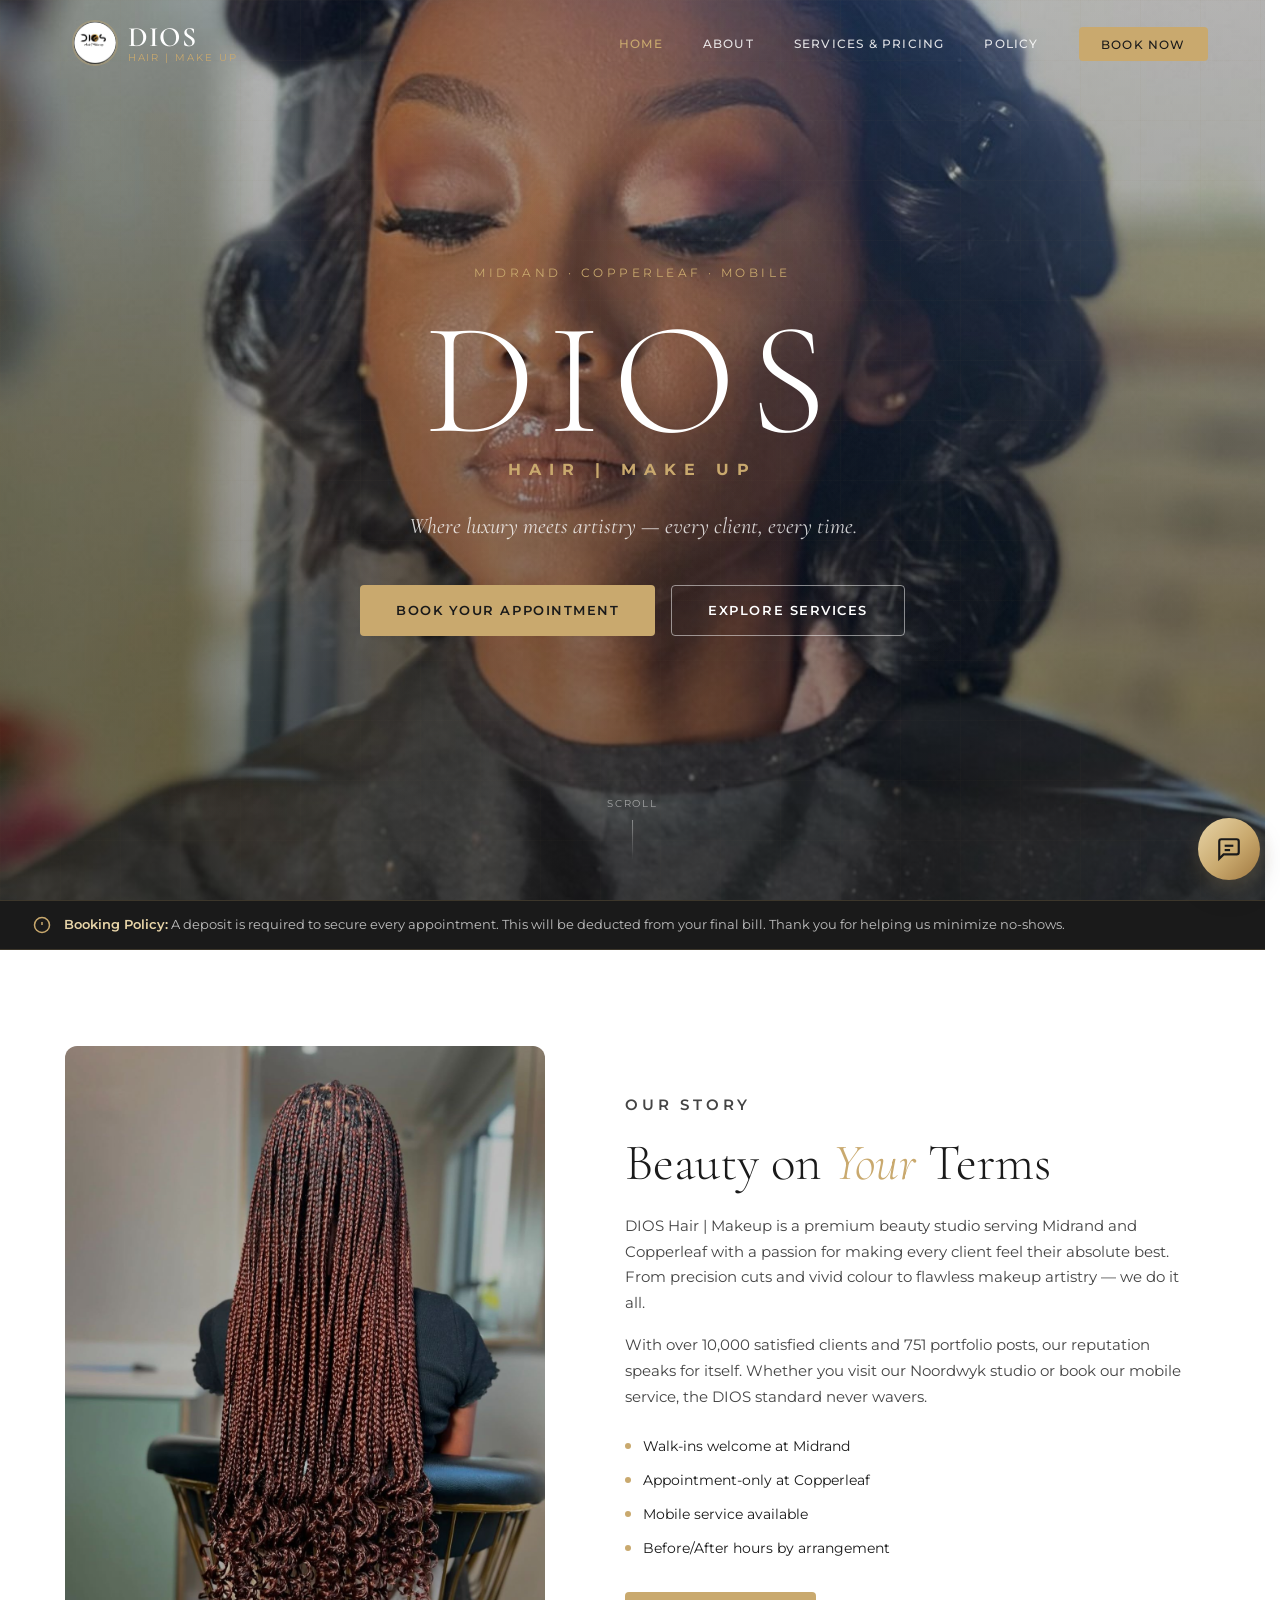
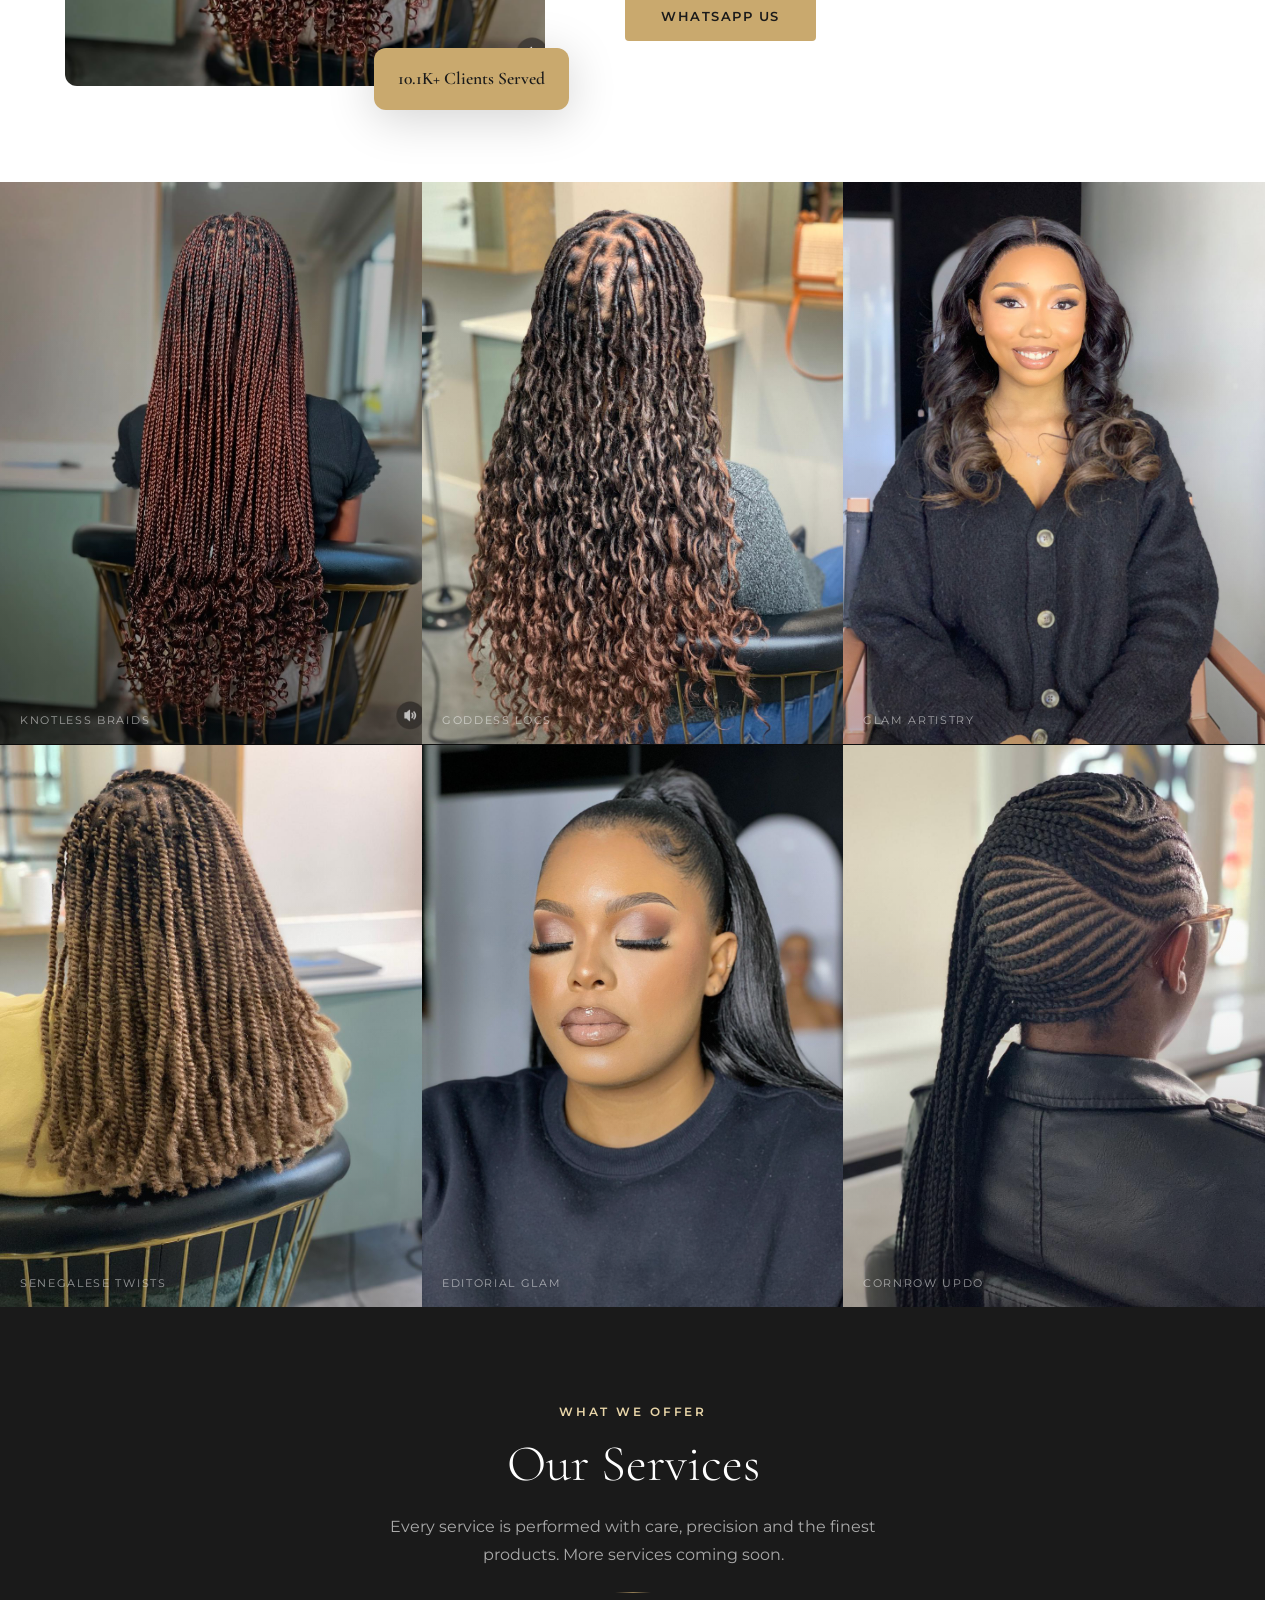
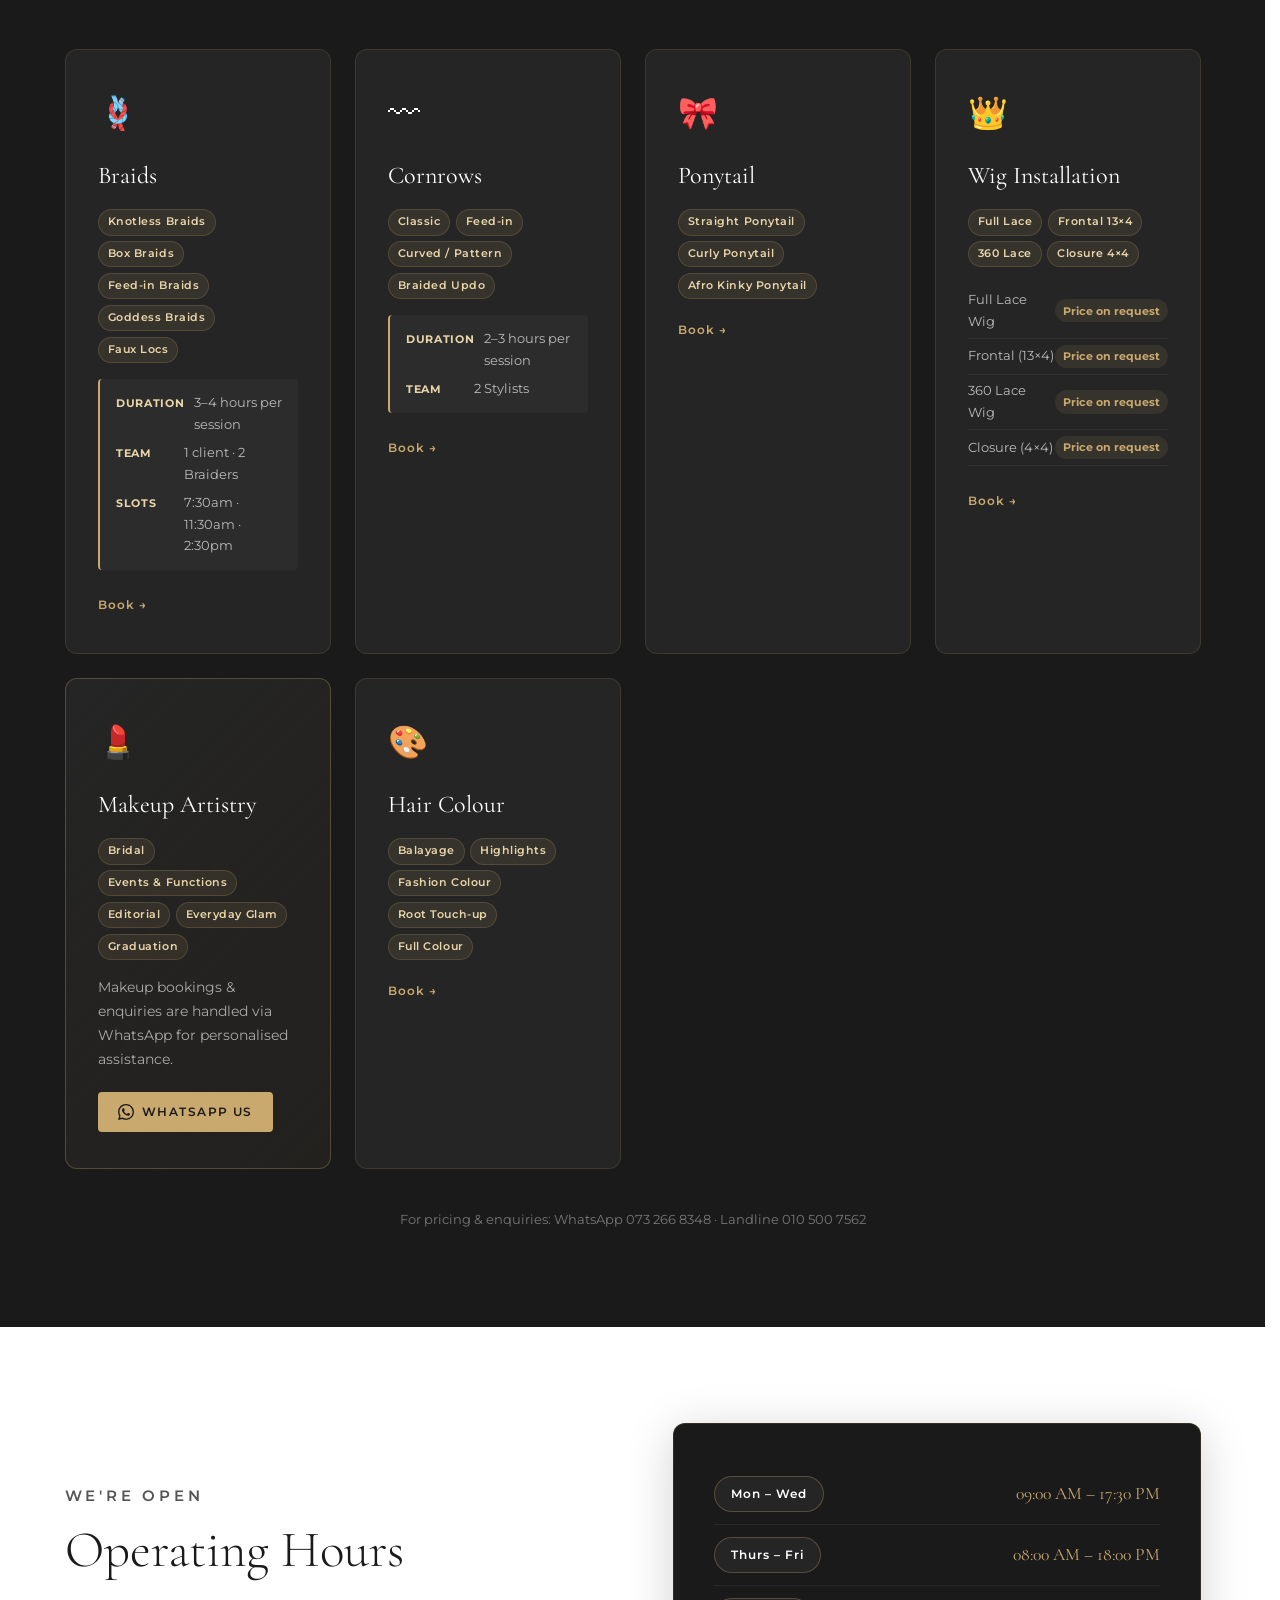
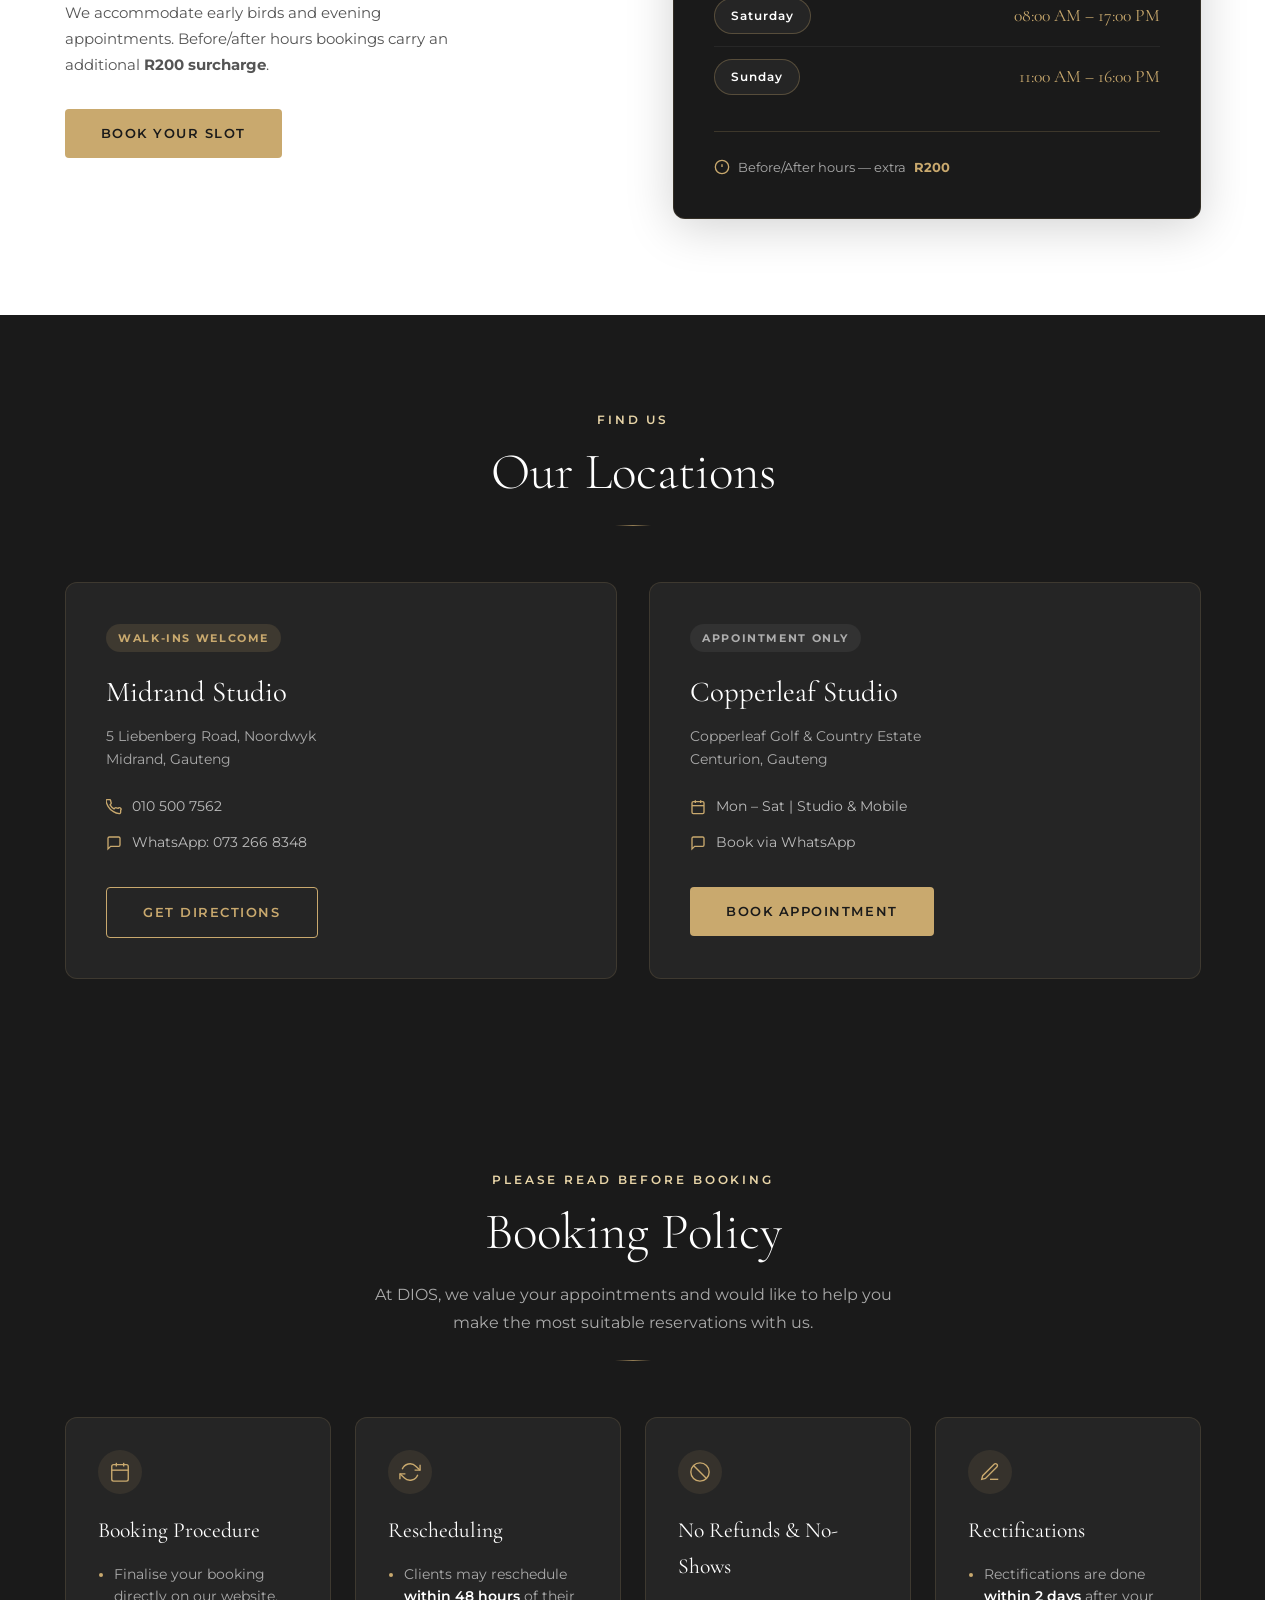
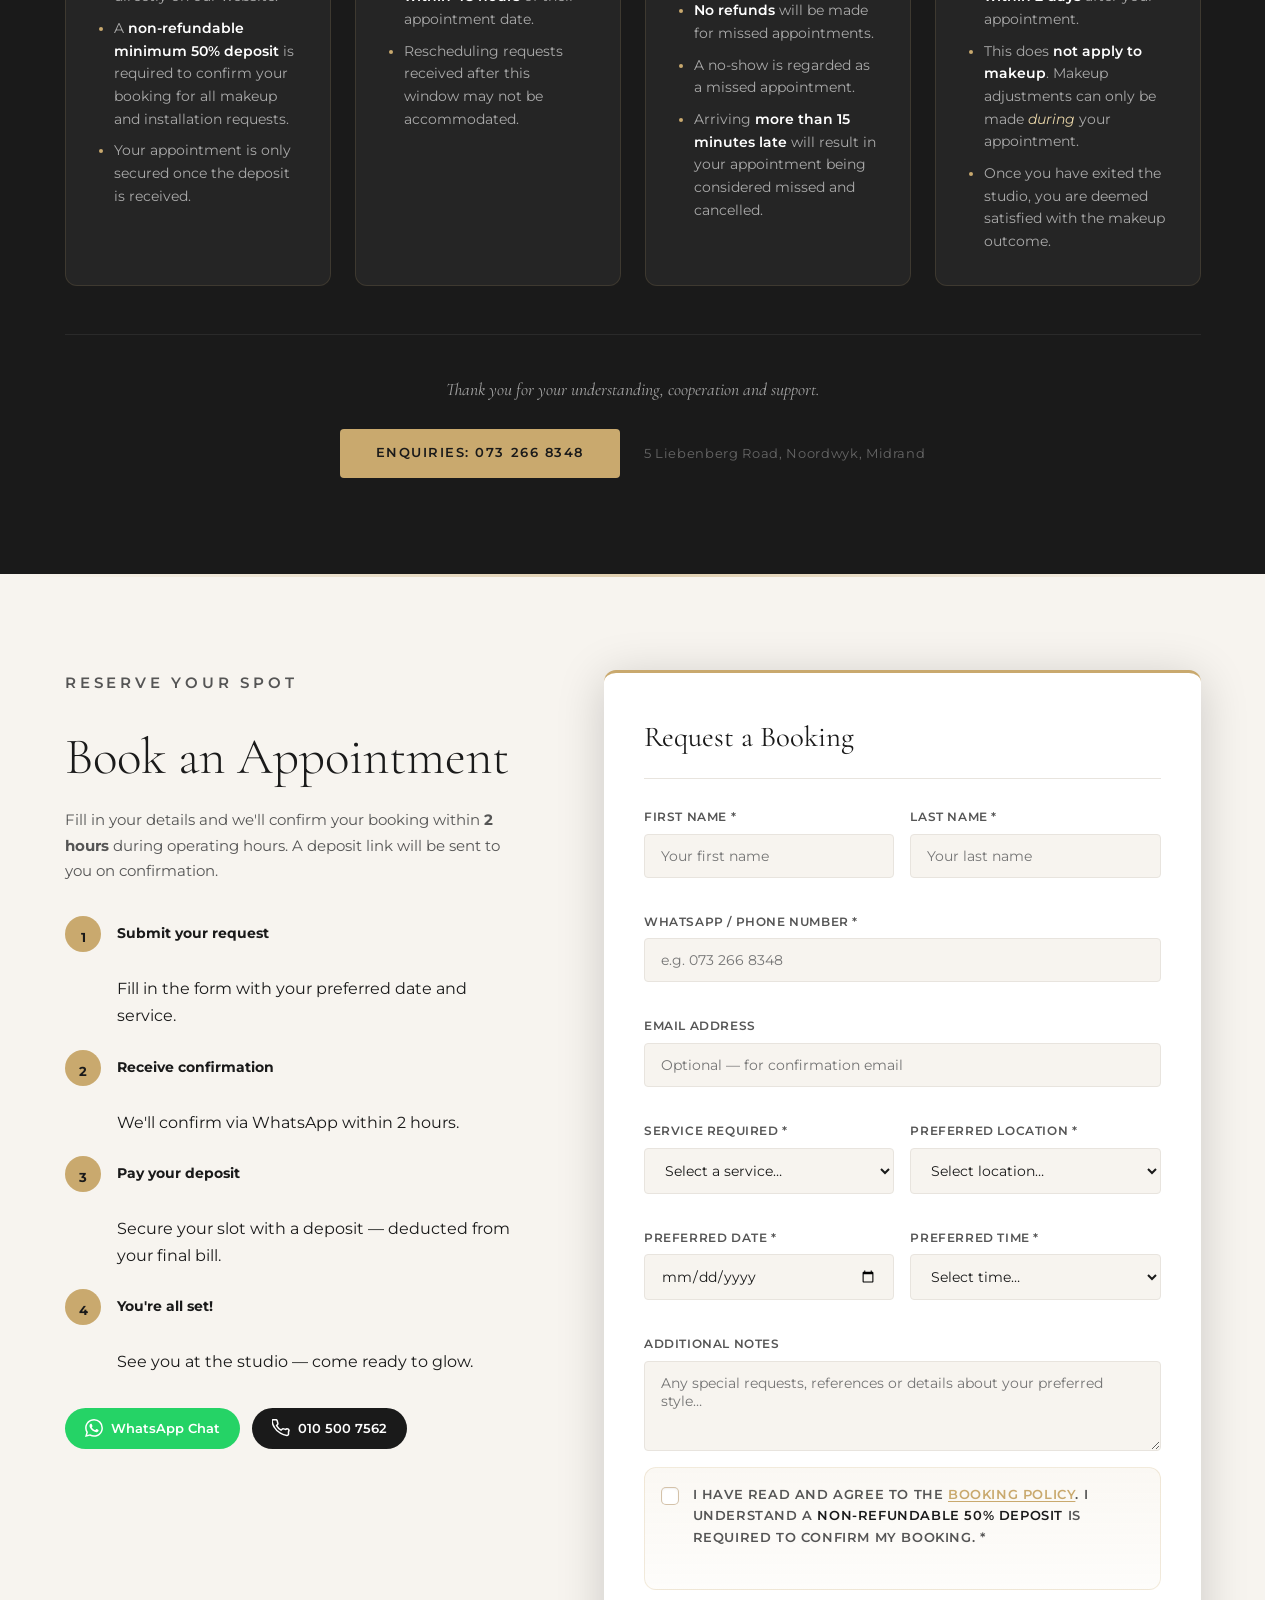
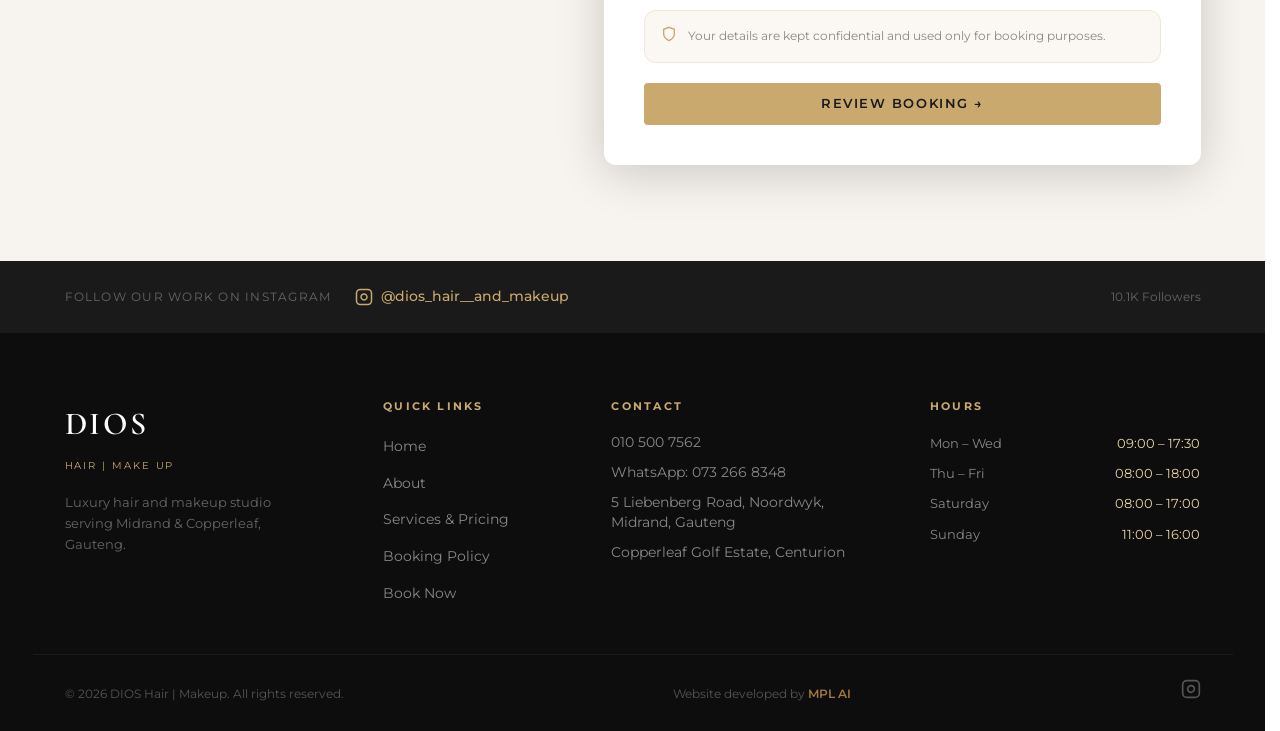
==== commit 6406a081: "Polish mobile booking forms and add FAQ chatbot" ====
--- a/index.html
+++ b/index.html
@@ -532,7 +532,7 @@
             <label class="checkbox-label">
               <input type="checkbox" id="depositAgree" name="depositAgree" required />
               <span class="checkmark"></span>
-              I have read and agree to the <a href="policy.html" class="policy-link">Booking Policy</a>. I understand a <strong>non-refundable 50% deposit</strong> is required to confirm my booking. *
+              <span class="checkbox-copy">I have read and agree to the <a href="policy.html" class="policy-link">Booking Policy</a>. I understand a <strong>non-refundable 50% deposit</strong> is required to confirm my booking. *</span>
             </label>
             <span class="field-error" id="depositAgreeError"></span>
           </div>
--- a/css/style.css
+++ b/css/style.css
@@ -29,7 +29,12 @@
   --max-width:   1200px;
 }
 
-html { scroll-behavior: smooth; font-size: 16px; }
+html {
+  scroll-behavior: smooth;
+  font-size: 16px;
+  scrollbar-gutter: stable;
+  overflow-x: hidden;
+}
 
 body {
   font-family: var(--font-sans);
@@ -37,6 +42,13 @@
   color: var(--dark);
   line-height: 1.7;
   -webkit-font-smoothing: antialiased;
+  overflow-x: hidden;
+  max-width: 100%;
+}
+
+body.nav-open {
+  overflow: hidden;
+  padding-right: var(--scrollbar-comp, 0px);
 }
 
 img { max-width: 100%; display: block; }
@@ -243,6 +255,8 @@
   border: none;
   cursor: pointer;
   padding: 0.25rem;
+  position: relative;
+  z-index: 1001;
 }
 .nav-toggle span {
   display: block;
@@ -885,6 +899,10 @@
   align-items: start;
 }
 
+.booking-grid > * {
+  min-width: 0;
+}
+
 .booking-info p {
   font-size: 0.95rem;
   color: #555;
@@ -1031,34 +1049,85 @@
 
 .form-checkbox {
   margin-bottom: 1.25rem;
+  padding: 1rem 1rem 0.9rem;
+  background: linear-gradient(180deg, rgba(201,169,110,0.08) 0%, rgba(201,169,110,0.03) 100%);
+  border: 1px solid rgba(201,169,110,0.22);
+  border-radius: var(--radius-lg);
 }
 .checkbox-label {
-  display: flex;
+  display: grid;
+  grid-template-columns: 18px 1fr;
   align-items: flex-start;
-  gap: 0.75rem;
+  column-gap: 0.85rem;
   cursor: pointer;
-  font-size: 0.82rem;
   color: #555;
-  line-height: 1.5;
+  line-height: 1.6;
+  position: relative;
 }
 .checkbox-label input[type="checkbox"] {
-  width: auto;
-  margin-top: 0.2rem;
-  flex-shrink: 0;
-  accent-color: var(--gold);
+  position: absolute;
+  inset: 0 auto auto 0;
+  width: 18px;
+  height: 18px;
+  margin: 0;
+  opacity: 0;
   cursor: pointer;
 }
+.checkmark {
+  width: 18px;
+  height: 18px;
+  border-radius: 5px;
+  border: 1.5px solid rgba(160,120,64,0.45);
+  background: var(--white);
+  box-shadow: inset 0 1px 2px rgba(0,0,0,0.06);
+  margin-top: 0.16rem;
+  position: relative;
+  transition: background var(--transition), border-color var(--transition), box-shadow var(--transition);
+}
+.checkmark::after {
+  content: '';
+  position: absolute;
+  left: 5px;
+  top: 1px;
+  width: 4px;
+  height: 9px;
+  border: solid var(--dark);
+  border-width: 0 2px 2px 0;
+  transform: rotate(45deg);
+  opacity: 0;
+}
+.checkbox-label input[type="checkbox"]:checked + .checkmark {
+  background: linear-gradient(180deg, var(--gold-light) 0%, var(--gold) 100%);
+  border-color: var(--gold-dark);
+  box-shadow: 0 0 0 3px rgba(201,169,110,0.18);
+}
+.checkbox-label input[type="checkbox"]:checked + .checkmark::after { opacity: 1; }
+.checkbox-label input[type="checkbox"]:focus-visible + .checkmark {
+  box-shadow: 0 0 0 4px rgba(201,169,110,0.2);
+}
+.checkbox-copy {
+  min-width: 0;
+  display: block;
+  font-size: 0.83rem;
+  color: #555;
+}
+.checkbox-copy strong { color: var(--dark); font-weight: 600; }
+.form-checkbox .field-error {
+  margin-top: 0.55rem;
+  padding-left: calc(18px + 0.85rem);
+}
 
 .form-notice {
   display: flex;
-  align-items: center;
-  gap: 0.5rem;
+  align-items: flex-start;
+  gap: 0.7rem;
   font-size: 0.75rem;
   color: var(--grey);
   margin-bottom: 1.25rem;
-  padding: 0.75rem 1rem;
-  background: var(--off-white);
-  border-radius: var(--radius);
+  padding: 0.95rem 1rem;
+  background: rgba(201,169,110,0.08);
+  border: 1px solid rgba(201,169,110,0.2);
+  border-radius: var(--radius-lg);
 }
 .form-notice svg { width: 16px; height: 16px; flex-shrink: 0; color: var(--gold); }
 
@@ -1486,6 +1555,167 @@
 }
 .policy-link:hover { color: var(--gold-dark); }
 
+/* ---- FAQ CHATBOT ---- */
+.chatbot-widget {
+  position: fixed;
+  right: 1.25rem;
+  bottom: 1.25rem;
+  z-index: 1200;
+  display: flex;
+  flex-direction: column;
+  align-items: flex-end;
+  gap: 0.75rem;
+}
+.chatbot-toggle {
+  width: 62px;
+  height: 62px;
+  border: none;
+  border-radius: 50%;
+  background: linear-gradient(135deg, var(--gold-light) 0%, var(--gold) 55%, var(--gold-dark) 100%);
+  color: var(--dark);
+  box-shadow: 0 12px 28px rgba(0,0,0,0.18), 0 6px 18px rgba(201,169,110,0.25);
+  cursor: pointer;
+}
+.chatbot-toggle svg {
+  width: 26px;
+  height: 26px;
+  display: block;
+  margin: 0 auto;
+}
+.chatbot-panel {
+  width: min(360px, calc(100vw - 2rem));
+  height: min(560px, calc(100vh - 7rem));
+  background: rgba(255,255,255,0.98);
+  border: 1px solid rgba(201,169,110,0.25);
+  border-radius: 22px;
+  overflow: hidden;
+  box-shadow: 0 18px 52px rgba(0,0,0,0.18);
+  display: none;
+  backdrop-filter: blur(16px);
+}
+.chatbot-panel.open { display: grid; grid-template-rows: auto 1fr auto; }
+.chatbot-header {
+  display: flex;
+  align-items: center;
+  justify-content: space-between;
+  gap: 1rem;
+  padding: 1rem 1rem 0.9rem;
+  background: linear-gradient(135deg, var(--dark) 0%, var(--dark-2) 100%);
+  color: var(--white);
+}
+.chatbot-title {
+  display: flex;
+  align-items: center;
+  gap: 0.75rem;
+}
+.chatbot-title-badge {
+  width: 38px;
+  height: 38px;
+  border-radius: 50%;
+  display: inline-flex;
+  align-items: center;
+  justify-content: center;
+  background: rgba(201,169,110,0.18);
+  color: var(--gold-light);
+}
+.chatbot-title strong {
+  display: block;
+  font-size: 0.95rem;
+  letter-spacing: 0.05em;
+}
+.chatbot-title span {
+  display: block;
+  font-size: 0.72rem;
+  color: rgba(255,255,255,0.7);
+}
+.chatbot-close {
+  border: none;
+  background: transparent;
+  color: rgba(255,255,255,0.7);
+  font-size: 1.6rem;
+  line-height: 1;
+  cursor: pointer;
+}
+.chatbot-body {
+  padding: 1rem;
+  display: flex;
+  flex-direction: column;
+  gap: 0.85rem;
+  background: linear-gradient(180deg, #fff 0%, #fbf8f2 100%);
+}
+.chatbot-messages {
+  display: flex;
+  flex-direction: column;
+  gap: 0.75rem;
+  overflow-y: auto;
+  padding-right: 0.25rem;
+}
+.chatbot-message {
+  max-width: 88%;
+  padding: 0.85rem 0.95rem;
+  border-radius: 16px;
+  font-size: 0.83rem;
+  line-height: 1.6;
+}
+.chatbot-message.bot {
+  background: var(--white);
+  border: 1px solid rgba(201,169,110,0.18);
+  color: #4b4b4b;
+  border-top-left-radius: 6px;
+}
+.chatbot-message.user {
+  align-self: flex-end;
+  background: linear-gradient(135deg, var(--gold-light) 0%, var(--gold) 100%);
+  color: var(--dark);
+  border-top-right-radius: 6px;
+}
+.chatbot-message a {
+  color: var(--gold-dark);
+  font-weight: 600;
+  text-decoration: underline;
+  text-underline-offset: 2px;
+}
+.chatbot-chip-row {
+  display: flex;
+  flex-wrap: wrap;
+  gap: 0.55rem;
+}
+.chatbot-chip {
+  border: 1px solid rgba(201,169,110,0.32);
+  background: rgba(255,255,255,0.92);
+  color: var(--dark);
+  border-radius: 999px;
+  padding: 0.5rem 0.8rem;
+  font-size: 0.74rem;
+  cursor: pointer;
+}
+.chatbot-input-row {
+  display: grid;
+  grid-template-columns: 1fr auto;
+  gap: 0.65rem;
+  padding: 0 1rem 1rem;
+  background: linear-gradient(180deg, rgba(255,255,255,0) 0%, rgba(255,255,255,0.96) 22%, rgba(255,255,255,1) 100%);
+}
+.chatbot-input {
+  border: 1px solid rgba(201,169,110,0.26);
+  border-radius: 14px;
+  padding: 0.8rem 0.95rem;
+  font: inherit;
+  min-width: 0;
+}
+.chatbot-send {
+  border: none;
+  border-radius: 14px;
+  padding: 0.8rem 1rem;
+  background: var(--dark);
+  color: var(--white);
+  font: inherit;
+  font-size: 0.76rem;
+  letter-spacing: 0.08em;
+  text-transform: uppercase;
+  cursor: pointer;
+}
+
 /* ---- INSTAGRAM STRIP ---- */
 .instagram-strip {
   background: var(--dark);
@@ -1634,7 +1864,8 @@
   .nav-toggle { display: flex; }
   .nav-links {
     position: fixed;
-    top: 0; right: -100%;
+    top: 0;
+    right: 0;
     width: 75%;
     max-width: 320px;
     height: 100vh;
@@ -1643,11 +1874,12 @@
     justify-content: center;
     gap: 2rem;
     padding: 2rem;
-    transition: right 0.35s ease;
-    z-index: 999;
+    transform: translateX(110%);
+    transition: transform 0.35s ease;
+    z-index: 1000;
     backdrop-filter: blur(20px);
   }
-  .nav-links.open { right: 0; }
+  .nav-links.open { transform: translateX(0); }
   .nav-links a { font-size: 0.88rem; }
   .nav-links .nav-cta { text-align: center; }
 
@@ -1680,6 +1912,19 @@
   .notice-inner { flex-direction: column; align-items: flex-start; gap: 0.5rem; }
   .about-badge { position: static; margin-top: 1rem; display: inline-block; }
   .hours-card { padding: 1.75rem; }
+  .booking-form-wrap { padding: 1.2rem; border-radius: 16px; }
+  .booking-form h3 { font-size: 1.55rem; }
+  .form-group input,
+  .form-group select,
+  .form-group textarea { padding: 0.8rem 0.9rem; font-size: 0.95rem; }
+  .form-checkbox { padding: 0.9rem 0.85rem 0.8rem; }
+  .checkbox-label { column-gap: 0.7rem; }
+  .checkbox-copy { font-size: 0.79rem; }
+  .form-checkbox .field-error { padding-left: calc(18px + 0.7rem); }
+  .form-notice { padding: 0.85rem 0.9rem; font-size: 0.73rem; }
+  .chatbot-widget { right: 0.85rem; bottom: 0.85rem; }
+  .chatbot-toggle { width: 56px; height: 56px; }
+  .chatbot-panel { width: calc(100vw - 1rem); height: min(72vh, 520px); }
 }
 
 /* ======================================================
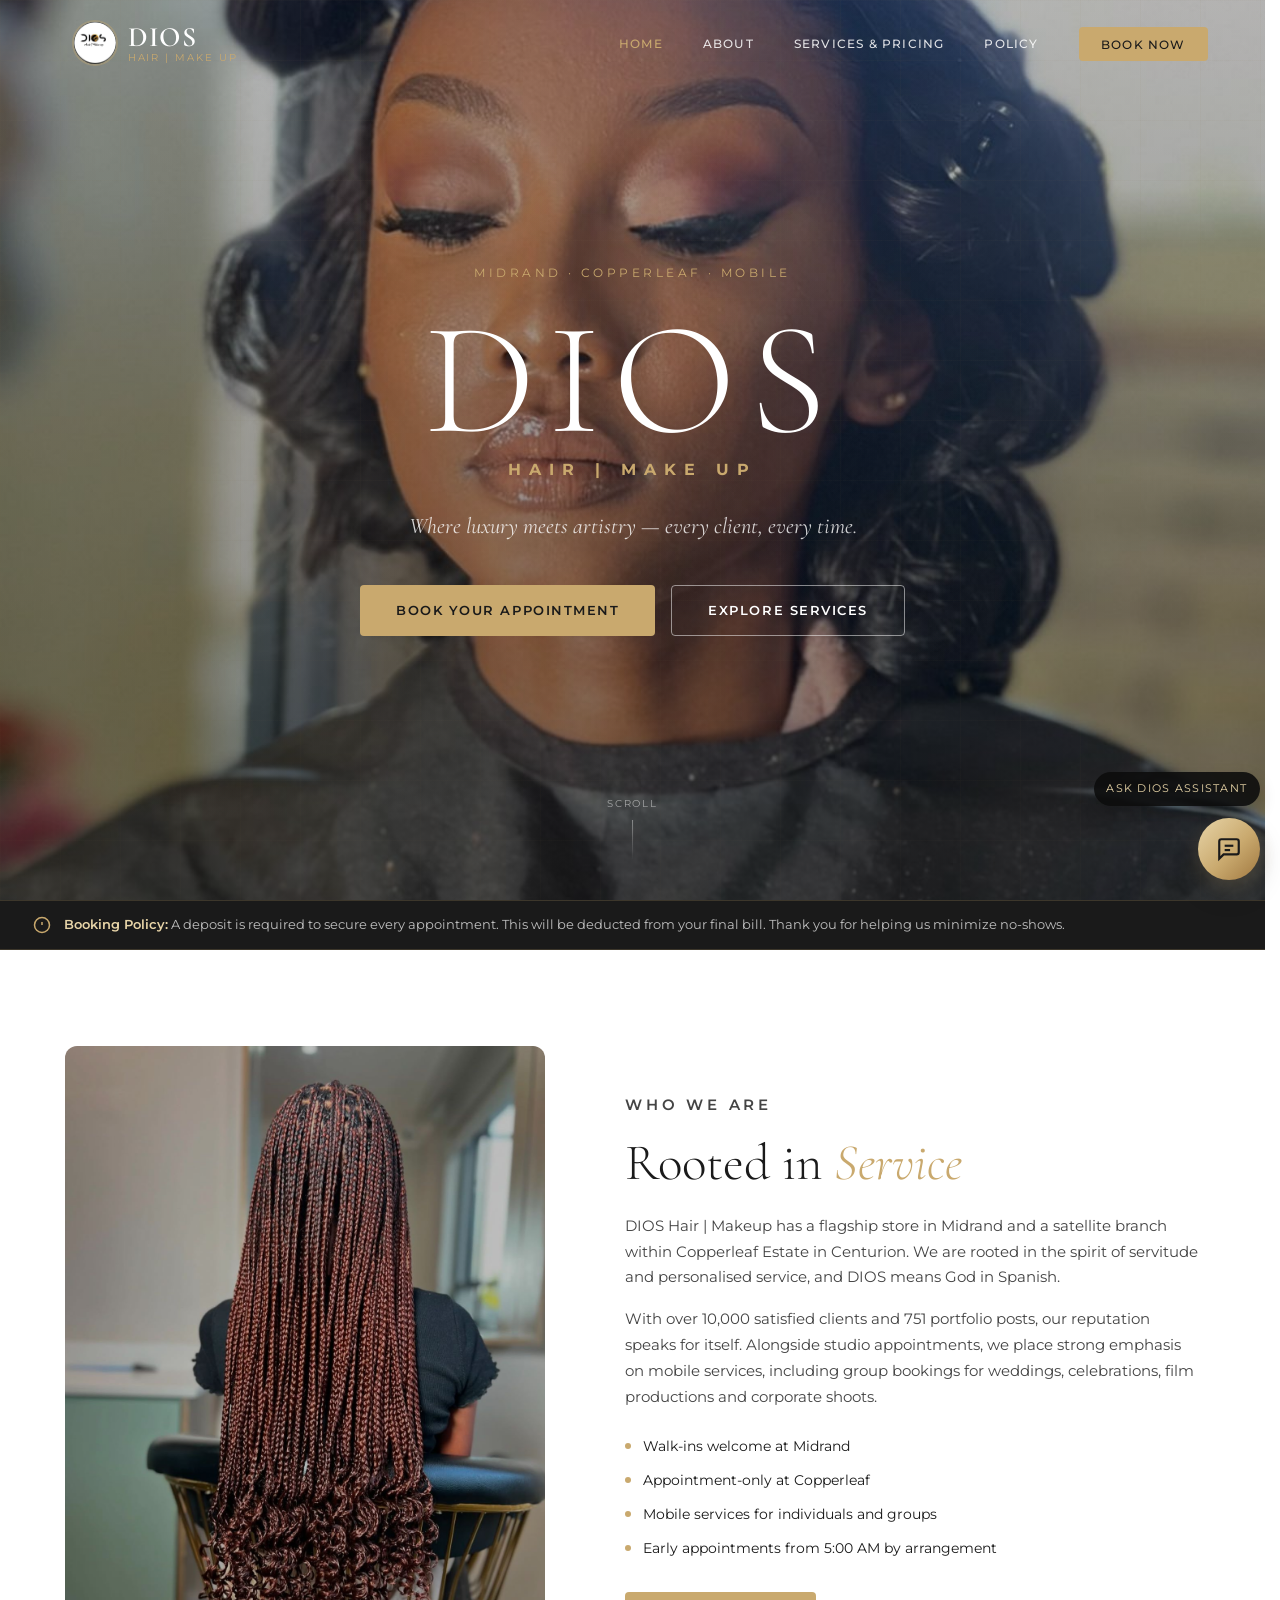
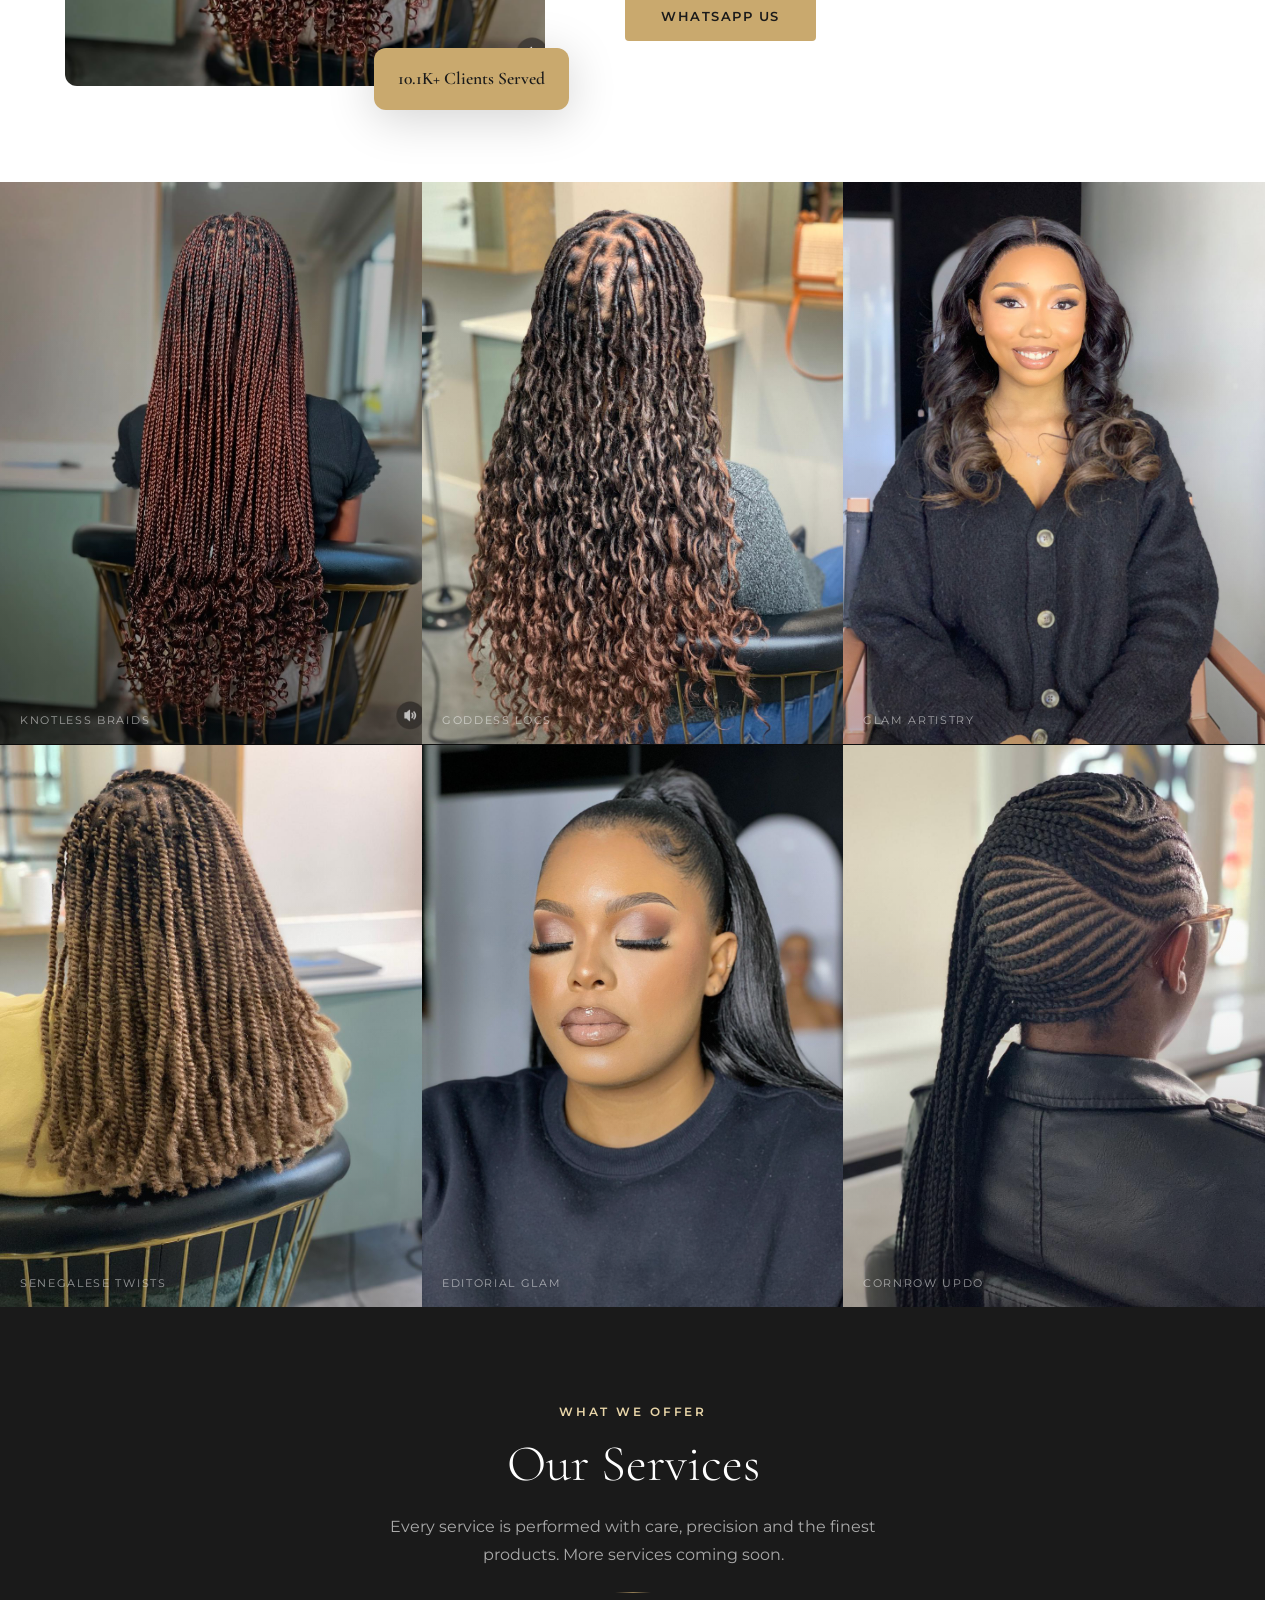
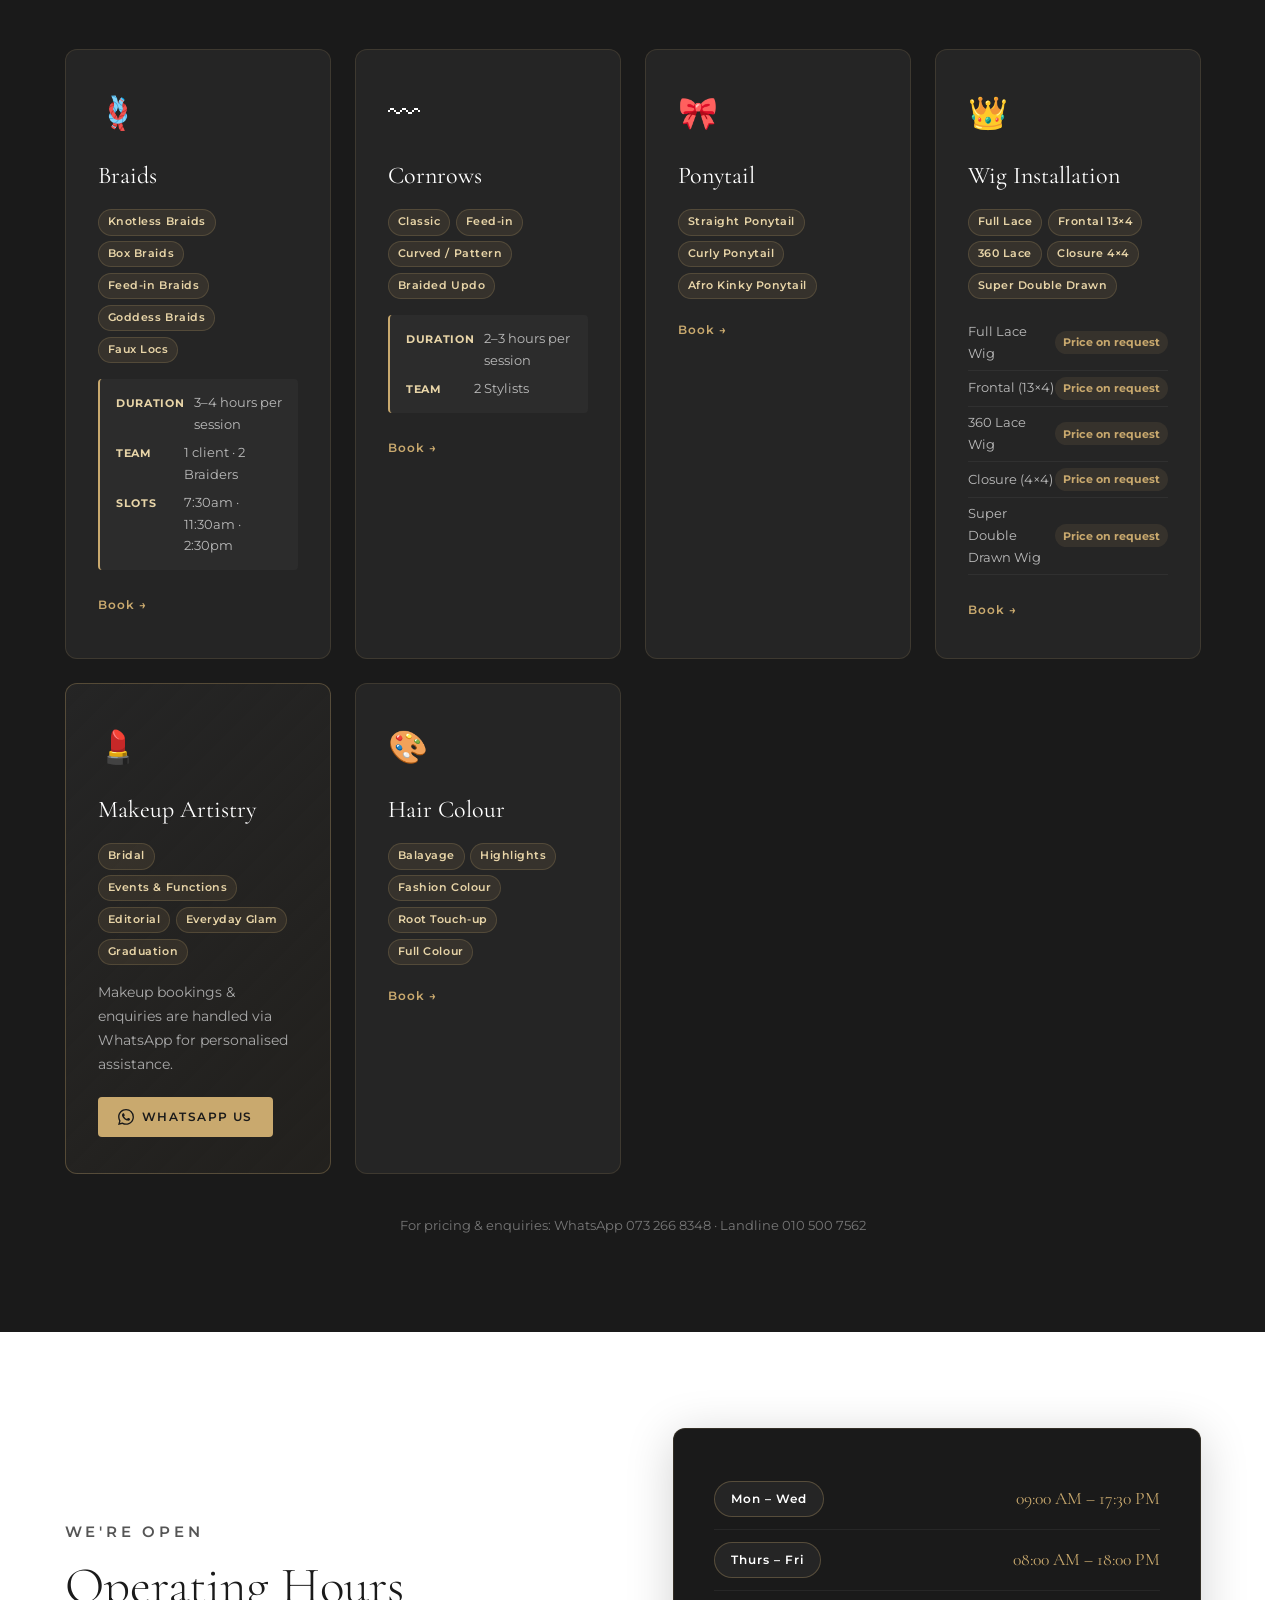
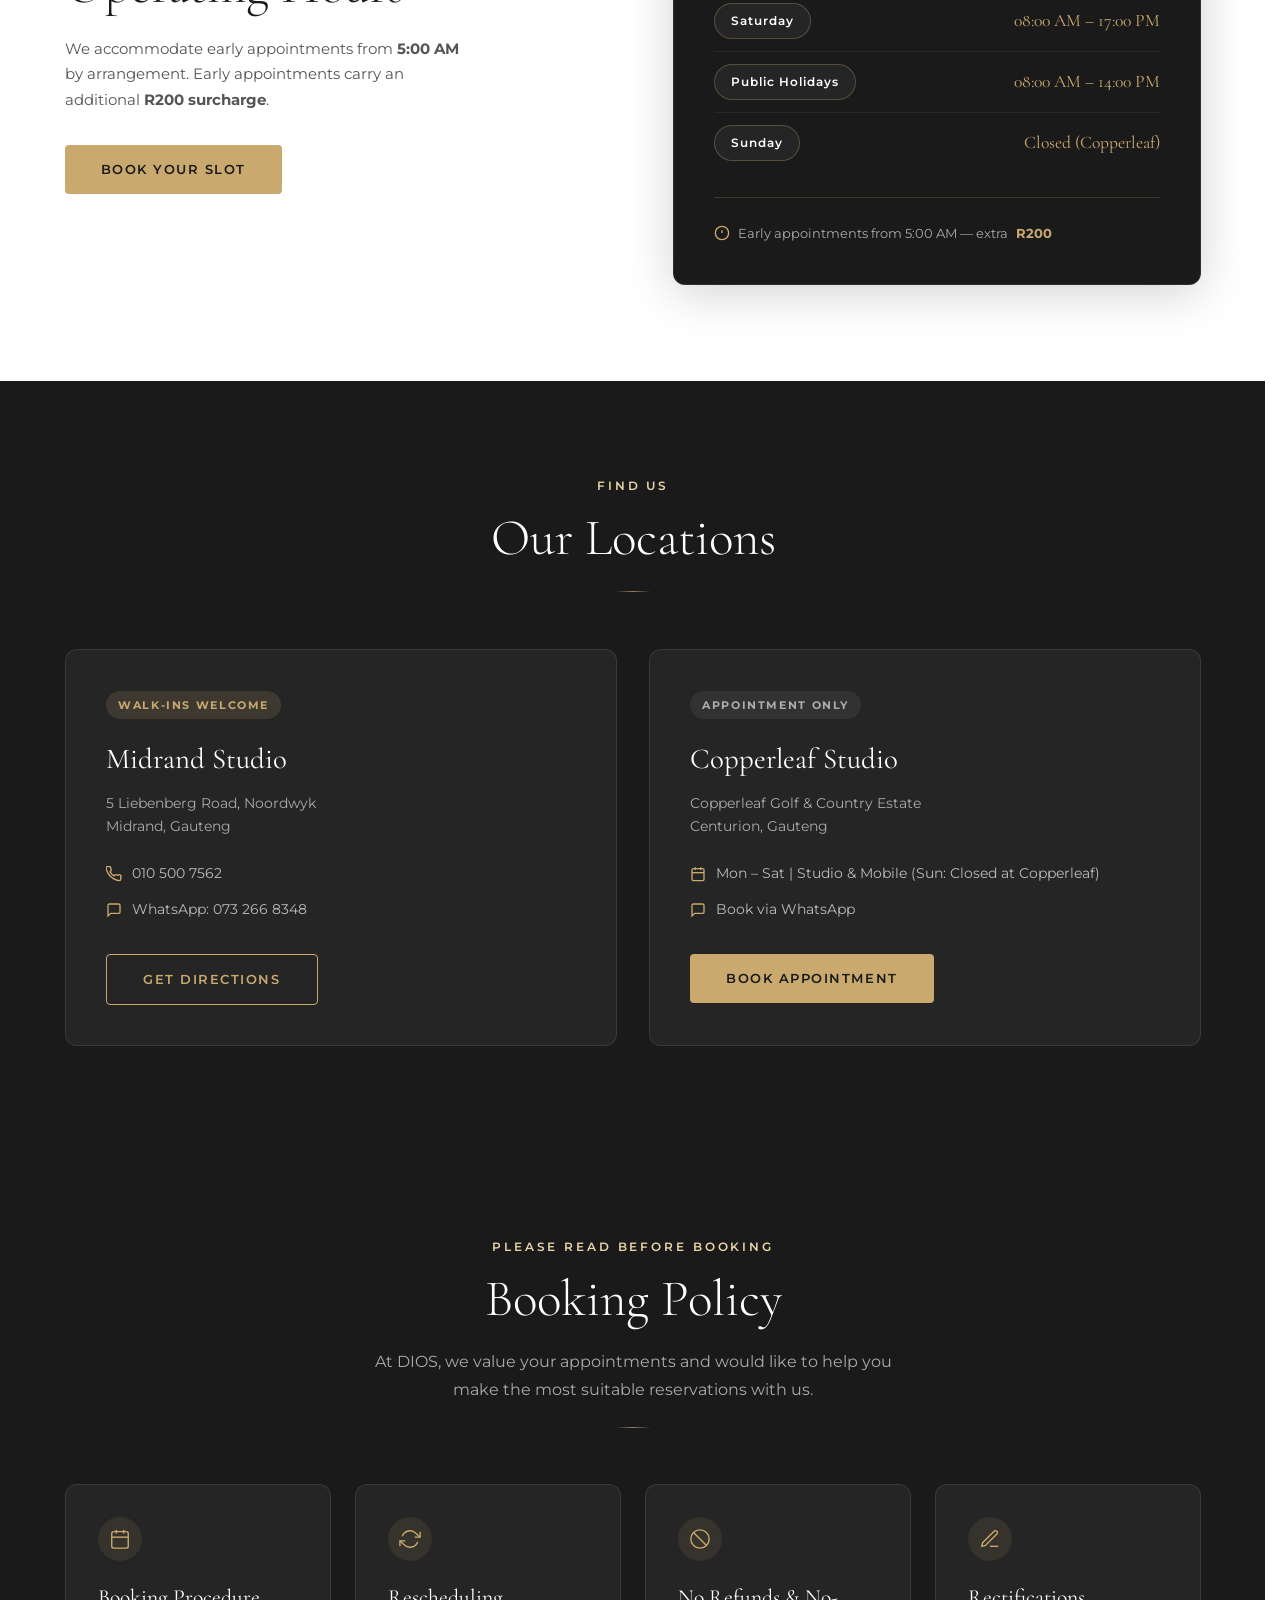
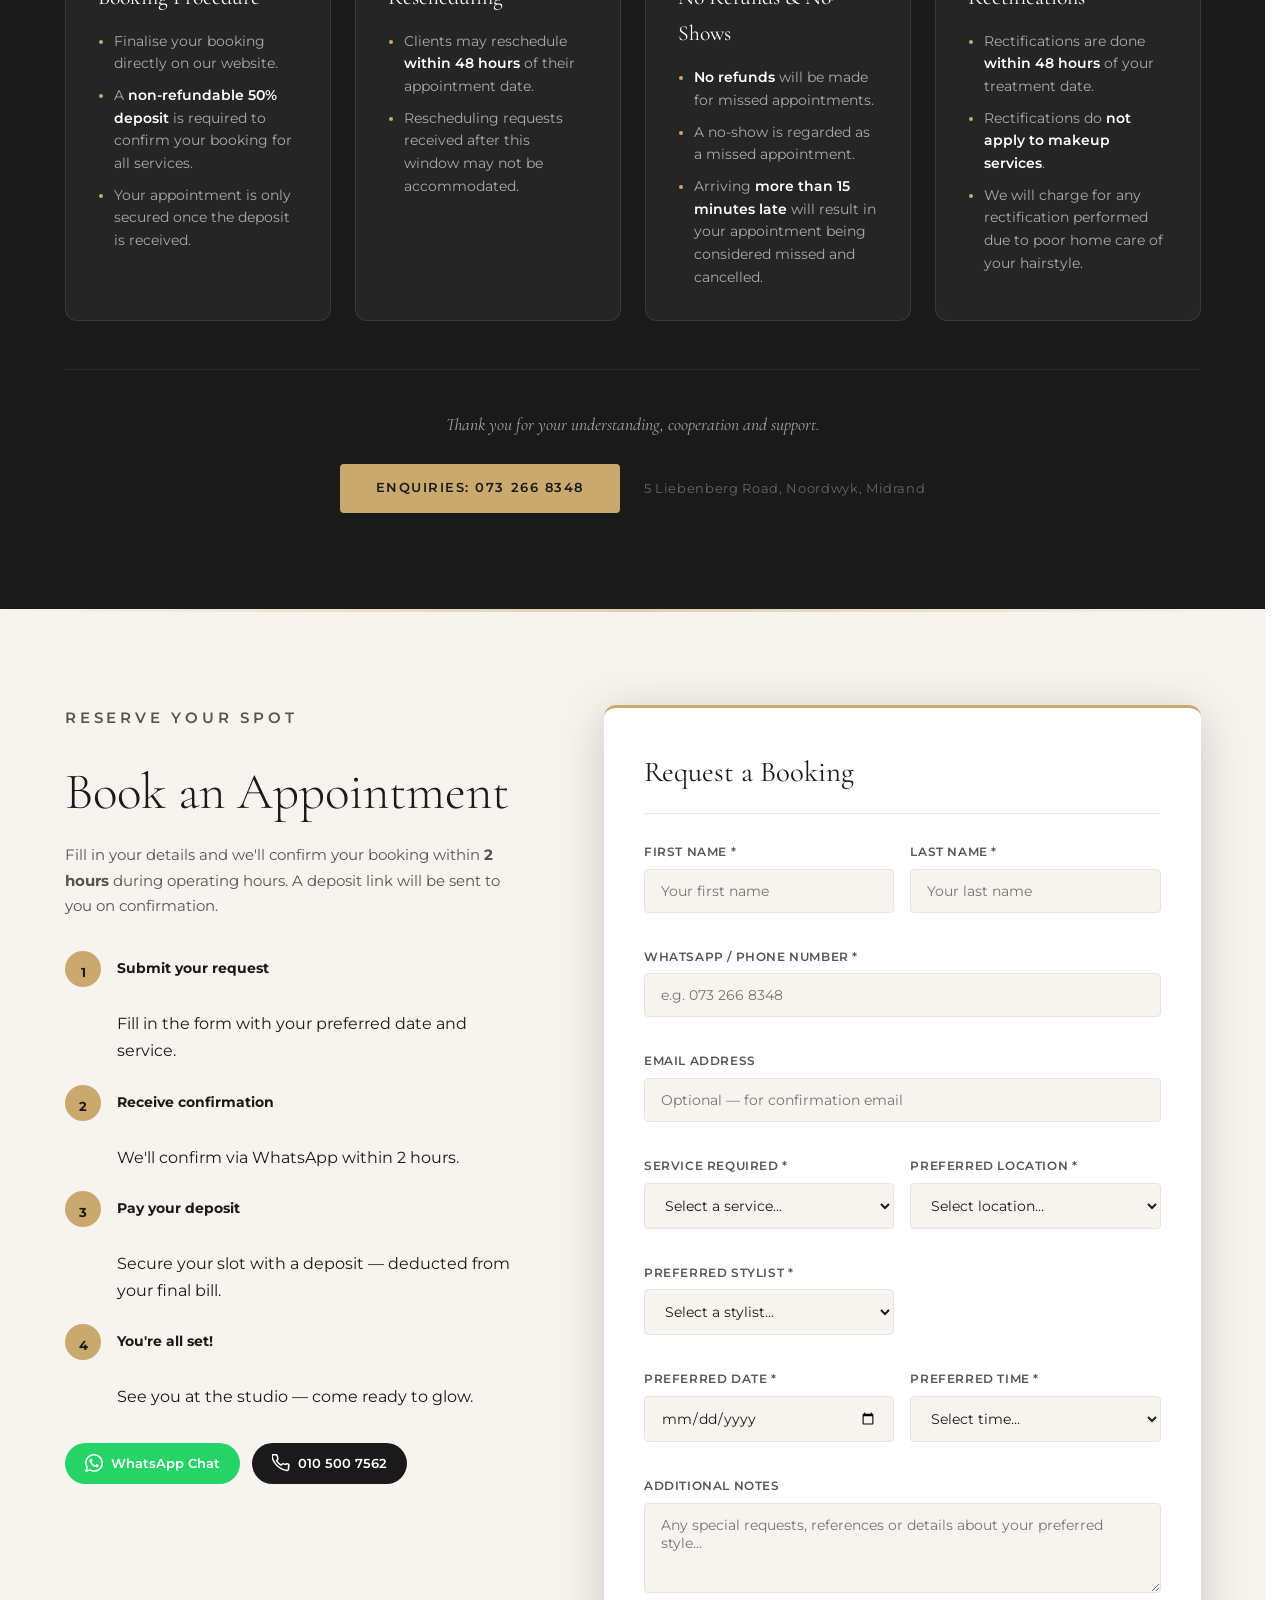
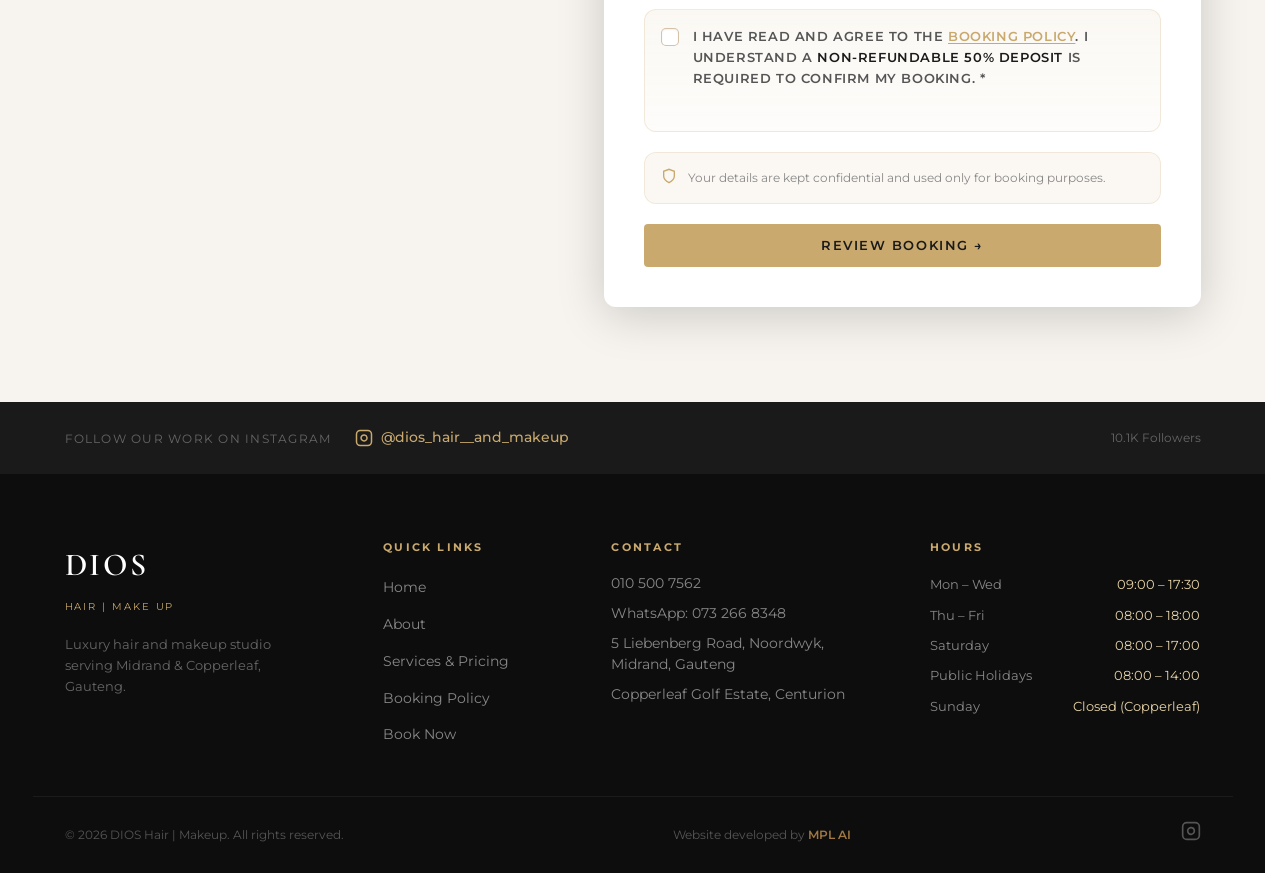
==== commit f995d36f: "new updates" ====
--- a/index.html
+++ b/index.html
@@ -30,7 +30,7 @@
         <li><a href="about.html">About</a></li>
         <li><a href="services.html">Services &amp; Pricing</a></li>
         <li><a href="policy.html">Policy</a></li>
-        <li><a href="booking.html" class="nav-cta">Book Now</a></li>
+        <li><a href="booking.php" class="nav-cta">Book Now</a></li>
       </ul>
     </nav>
   </header>
@@ -46,7 +46,7 @@
       </h1>
       <p class="hero-tagline">Where luxury meets artistry — every client, every time.</p>
       <div class="hero-actions">
-        <a href="booking.html" class="btn btn-gold">Book Your Appointment</a>
+        <a href="booking.php" class="btn btn-gold">Book Your Appointment</a>
         <a href="services.html" class="btn btn-outline">Explore Services</a>
       </div>
     </div>
@@ -72,15 +72,15 @@
         <div class="about-badge">10.1K+ Clients Served</div>
       </div>
       <div class="about-text">
-        <p class="section-eyebrow">Our Story</p>
-        <h2 class="section-title">Beauty on <em>Your</em> Terms</h2>
-        <p>DIOS Hair | Makeup is a premium beauty studio serving Midrand and Copperleaf with a passion for making every client feel their absolute best. From precision cuts and vivid colour to flawless makeup artistry — we do it all.</p>
-        <p>With over 10,000 satisfied clients and 751 portfolio posts, our reputation speaks for itself. Whether you visit our Noordwyk studio or book our mobile service, the DIOS standard never wavers.</p>
+        <p class="section-eyebrow">Who We Are</p>
+        <h2 class="section-title">Rooted in <em>Service</em></h2>
+        <p>DIOS Hair | Makeup has a flagship store in Midrand and a satellite branch within Copperleaf Estate in Centurion. We are rooted in the spirit of servitude and personalised service, and DIOS means God in Spanish.</p>
+        <p>With over 10,000 satisfied clients and 751 portfolio posts, our reputation speaks for itself. Alongside studio appointments, we place strong emphasis on mobile services, including group bookings for weddings, celebrations, film productions and corporate shoots.</p>
         <ul class="about-features">
           <li><span class="feature-dot"></span>Walk-ins welcome at Midrand</li>
           <li><span class="feature-dot"></span>Appointment-only at Copperleaf</li>
-          <li><span class="feature-dot"></span>Mobile service available</li>
-          <li><span class="feature-dot"></span>Before/After hours by arrangement</li>
+          <li><span class="feature-dot"></span>Mobile services for individuals and groups</li>
+          <li><span class="feature-dot"></span>Early appointments from 5:00 AM by arrangement</li>
         </ul>
         <a href="https://wa.me/27732668348" target="_blank" rel="noopener" class="btn btn-gold">WhatsApp Us</a>
       </div>
@@ -145,7 +145,7 @@
             <li><span class="meta-label">Team</span>1 client · 2 Braiders</li>
             <li><span class="meta-label">Slots</span>7:30am · 11:30am · 2:30pm</li>
           </ul>
-          <a href="booking.html" class="service-link">Book →</a>
+          <a href="booking.php" class="service-link">Book →</a>
         </div>
 
         <div class="service-card">
@@ -158,7 +158,7 @@
             <li><span class="meta-label">Duration</span>2–3 hours per session</li>
             <li><span class="meta-label">Team</span>2 Stylists</li>
           </ul>
-          <a href="booking.html" class="service-link">Book →</a>
+          <a href="booking.php" class="service-link">Book →</a>
         </div>
 
         <div class="service-card">
@@ -167,22 +167,23 @@
           <div class="service-tags">
             <span>Straight Ponytail</span><span>Curly Ponytail</span><span>Afro Kinky Ponytail</span>
           </div>
-          <a href="booking.html" class="service-link">Book →</a>
+          <a href="booking.php" class="service-link">Book →</a>
         </div>
 
         <div class="service-card">
           <div class="service-icon">👑</div>
           <h3>Wig Installation</h3>
           <div class="service-tags">
-            <span>Full Lace</span><span>Frontal 13×4</span><span>360 Lace</span><span>Closure 4×4</span>
+            <span>Full Lace</span><span>Frontal 13×4</span><span>360 Lace</span><span>Closure 4×4</span><span>Super Double Drawn</span>
           </div>
           <ul class="service-prices">
             <li><span>Full Lace Wig</span><span class="price-tag">Price on request</span></li>
             <li><span>Frontal (13×4)</span><span class="price-tag">Price on request</span></li>
             <li><span>360 Lace Wig</span><span class="price-tag">Price on request</span></li>
             <li><span>Closure (4×4)</span><span class="price-tag">Price on request</span></li>
-          </ul>
-          <a href="booking.html" class="service-link">Book →</a>
+            <li><span>Super Double Drawn Wig</span><span class="price-tag">Price on request</span></li>
+          </ul>
+          <a href="booking.php" class="service-link">Book →</a>
         </div>
 
         <div class="service-card service-card--featured">
@@ -206,7 +207,7 @@
             <span>Balayage</span><span>Highlights</span><span>Fashion Colour</span>
             <span>Root Touch-up</span><span>Full Colour</span>
           </div>
-          <a href="booking.html" class="service-link">Book →</a>
+          <a href="booking.php" class="service-link">Book →</a>
         </div>
 
       </div>
@@ -220,8 +221,8 @@
       <div class="hours-text">
         <p class="section-eyebrow">We're Open</p>
         <h2 class="section-title">Operating Hours</h2>
-        <p>We accommodate early birds and evening appointments. Before/after hours bookings carry an additional <strong>R200 surcharge</strong>.</p>
-        <a href="booking.html" class="btn btn-gold" style="margin-top:2rem">Book Your Slot</a>
+        <p>We accommodate early appointments from <strong>5:00 AM</strong> by arrangement. Early appointments carry an additional <strong>R200 surcharge</strong>.</p>
+        <a href="booking.php" class="btn btn-gold" style="margin-top:2rem">Book Your Slot</a>
       </div>
       <div class="hours-card">
         <div class="hours-row">
@@ -240,12 +241,17 @@
         </div>
         <div class="hours-divider"></div>
         <div class="hours-row">
+          <div class="hours-day-badge">Public Holidays</div>
+          <div class="hours-time">08:00 AM – 14:00 PM</div>
+        </div>
+        <div class="hours-divider"></div>
+        <div class="hours-row">
           <div class="hours-day-badge">Sunday</div>
-          <div class="hours-time">11:00 AM – 16:00 PM</div>
+          <div class="hours-time">Closed (Copperleaf)</div>
         </div>
         <div class="hours-extra">
           <svg xmlns="http://www.w3.org/2000/svg" viewBox="0 0 24 24" fill="none" stroke="currentColor" stroke-width="2"><circle cx="12" cy="12" r="10"/><line x1="12" y1="8" x2="12" y2="12"/><line x1="12" y1="16" x2="12.01" y2="16"/></svg>
-          Before/After hours — extra <strong>R200</strong>
+          Early appointments from 5:00 AM — extra <strong>R200</strong>
         </div>
       </div>
     </div>
@@ -282,14 +288,14 @@
           <ul class="location-details">
             <li>
               <svg xmlns="http://www.w3.org/2000/svg" viewBox="0 0 24 24" fill="none" stroke="currentColor" stroke-width="2"><rect x="3" y="4" width="18" height="18" rx="2" ry="2"/><line x1="16" y1="2" x2="16" y2="6"/><line x1="8" y1="2" x2="8" y2="6"/><line x1="3" y1="10" x2="21" y2="10"/></svg>
-              Mon – Sat | Studio &amp; Mobile
+              Mon – Sat | Studio &amp; Mobile (Sun: Closed at Copperleaf)
             </li>
             <li>
               <svg xmlns="http://www.w3.org/2000/svg" viewBox="0 0 24 24" fill="none" stroke="currentColor" stroke-width="2"><path d="M21 15a2 2 0 01-2 2H7l-4 4V5a2 2 0 012-2h14a2 2 0 012 2z"/></svg>
               <a href="https://wa.me/27732668348" target="_blank" rel="noopener">Book via WhatsApp</a>
             </li>
           </ul>
-          <a href="booking.html" class="btn btn-gold">Book Appointment</a>
+          <a href="booking.php" class="btn btn-gold">Book Appointment</a>
         </div>
       </div>
     </div>
@@ -313,7 +319,7 @@
           <h3>Booking Procedure</h3>
           <ul class="policy-list">
             <li>Finalise your booking directly on our website.</li>
-            <li>A <strong>non-refundable minimum 50% deposit</strong> is required to confirm your booking for all makeup and installation requests.</li>
+            <li>A <strong>non-refundable 50% deposit</strong> is required to confirm your booking for all services.</li>
             <li>Your appointment is only secured once the deposit is received.</li>
           </ul>
         </div>
@@ -347,9 +353,9 @@
           </div>
           <h3>Rectifications</h3>
           <ul class="policy-list">
-            <li>Rectifications are done <strong>within 2 days</strong> after your appointment.</li>
-            <li>This does <strong>not apply to makeup</strong>. Makeup adjustments can only be made <em>during</em> your appointment.</li>
-            <li>Once you have exited the studio, you are deemed satisfied with the makeup outcome.</li>
+            <li>Rectifications are done <strong>within 48 hours</strong> of your treatment date.</li>
+            <li>Rectifications do <strong>not apply to makeup services</strong>.</li>
+            <li>We will charge for any rectification performed due to poor home care of your hairstyle.</li>
           </ul>
         </div>
 
@@ -403,7 +409,7 @@
       </div>
 
       <div class="booking-form-wrap">
-        <form class="booking-form" id="bookingForm" novalidate>
+        <form class="booking-form" id="bookingForm" data-server-submit="1" method="post" action="booking.php" novalidate>
           <h3>Request a Booking</h3>
 
           <div class="form-row">
@@ -468,6 +474,20 @@
             </div>
           </div>
 
+          <div class="form-row">
+            <div class="form-group">
+              <label for="stylist">Preferred Stylist *</label>
+              <select id="stylist" name="stylist" required>
+                <option value="">Select a stylist…</option>
+                <option value="no-preference">No Preference</option>
+                <option value="amara">Amara</option>
+                <option value="zara">Zara</option>
+                <option value="thandeka">Thandeka</option>
+              </select>
+              <span class="field-error" id="stylistError"></span>
+            </div>
+          </div>
+
           <!-- Dynamic: Service info banner -->
           <div class="service-info-banner" id="serviceInfoBanner" hidden>
             <svg xmlns="http://www.w3.org/2000/svg" viewBox="0 0 24 24" fill="none" stroke="currentColor" stroke-width="2"><circle cx="12" cy="12" r="10"/><line x1="12" y1="8" x2="12" y2="12"/><line x1="12" y1="16" x2="12.01" y2="16"/></svg>
@@ -611,7 +631,7 @@
           <li><a href="about.html">About</a></li>
           <li><a href="services.html">Services &amp; Pricing</a></li>
           <li><a href="policy.html">Booking Policy</a></li>
-          <li><a href="booking.html">Book Now</a></li>
+          <li><a href="booking.php">Book Now</a></li>
         </ul>
       </div>
       <div class="footer-contact">
@@ -629,7 +649,8 @@
           <li><span>Mon – Wed</span><span>09:00 – 17:30</span></li>
           <li><span>Thu – Fri</span><span>08:00 – 18:00</span></li>
           <li><span>Saturday</span><span>08:00 – 17:00</span></li>
-          <li><span>Sunday</span><span>11:00 – 16:00</span></li>
+          <li><span>Public Holidays</span><span>08:00 – 14:00</span></li>
+          <li><span>Sunday</span><span>Closed (Copperleaf)</span></li>
         </ul>
       </div>
     </div>
--- a/css/style.css
+++ b/css/style.css
@@ -1566,6 +1566,16 @@
   align-items: flex-end;
   gap: 0.75rem;
 }
+.chatbot-hint {
+  padding: 0.5rem 0.8rem;
+  border-radius: 999px;
+  background: rgba(13,13,13,0.9);
+  color: var(--gold-light);
+  font-size: 0.66rem;
+  letter-spacing: 0.12em;
+  text-transform: uppercase;
+  box-shadow: 0 8px 18px rgba(0,0,0,0.16);
+}
 .chatbot-toggle {
   width: 62px;
   height: 62px;
@@ -1575,7 +1585,9 @@
   color: var(--dark);
   box-shadow: 0 12px 28px rgba(0,0,0,0.18), 0 6px 18px rgba(201,169,110,0.25);
   cursor: pointer;
-}
+  transition: transform 0.25s ease, box-shadow 0.25s ease;
+}
+.chatbot-toggle:hover { transform: translateY(-2px) scale(1.02); }
 .chatbot-toggle svg {
   width: 26px;
   height: 26px;
@@ -1642,13 +1654,24 @@
   flex-direction: column;
   gap: 0.85rem;
   background: linear-gradient(180deg, #fff 0%, #fbf8f2 100%);
+  min-height: 0;
 }
 .chatbot-messages {
   display: flex;
   flex-direction: column;
   gap: 0.75rem;
+  flex: 1;
+  min-height: 0;
   overflow-y: auto;
   padding-right: 0.25rem;
+  overscroll-behavior: contain;
+  scrollbar-width: thin;
+  scrollbar-color: rgba(201,169,110,0.55) transparent;
+}
+.chatbot-messages::-webkit-scrollbar { width: 8px; }
+.chatbot-messages::-webkit-scrollbar-thumb {
+  background: rgba(201,169,110,0.45);
+  border-radius: 999px;
 }
 .chatbot-message {
   max-width: 88%;
@@ -1688,6 +1711,13 @@
   padding: 0.5rem 0.8rem;
   font-size: 0.74rem;
   cursor: pointer;
+  transition: background var(--transition), border-color var(--transition), transform 0.2s ease;
+}
+.chatbot-chip:hover,
+.chatbot-chip:focus-visible {
+  background: rgba(201,169,110,0.12);
+  border-color: rgba(160,120,64,0.48);
+  transform: translateY(-1px);
 }
 .chatbot-input-row {
   display: grid;
@@ -1702,6 +1732,11 @@
   padding: 0.8rem 0.95rem;
   font: inherit;
   min-width: 0;
+}
+.chatbot-input:focus {
+  outline: none;
+  border-color: var(--gold);
+  box-shadow: 0 0 0 3px rgba(201,169,110,0.14);
 }
 .chatbot-send {
   border: none;
@@ -1715,6 +1750,7 @@
   text-transform: uppercase;
   cursor: pointer;
 }
+.chatbot-send:hover { background: var(--gold-dark); color: var(--dark); }
 
 /* ---- INSTAGRAM STRIP ---- */
 .instagram-strip {
@@ -1923,6 +1959,7 @@
   .form-checkbox .field-error { padding-left: calc(18px + 0.7rem); }
   .form-notice { padding: 0.85rem 0.9rem; font-size: 0.73rem; }
   .chatbot-widget { right: 0.85rem; bottom: 0.85rem; }
+  .chatbot-hint { font-size: 0.6rem; padding: 0.45rem 0.65rem; }
   .chatbot-toggle { width: 56px; height: 56px; }
   .chatbot-panel { width: calc(100vw - 1rem); height: min(72vh, 520px); }
 }
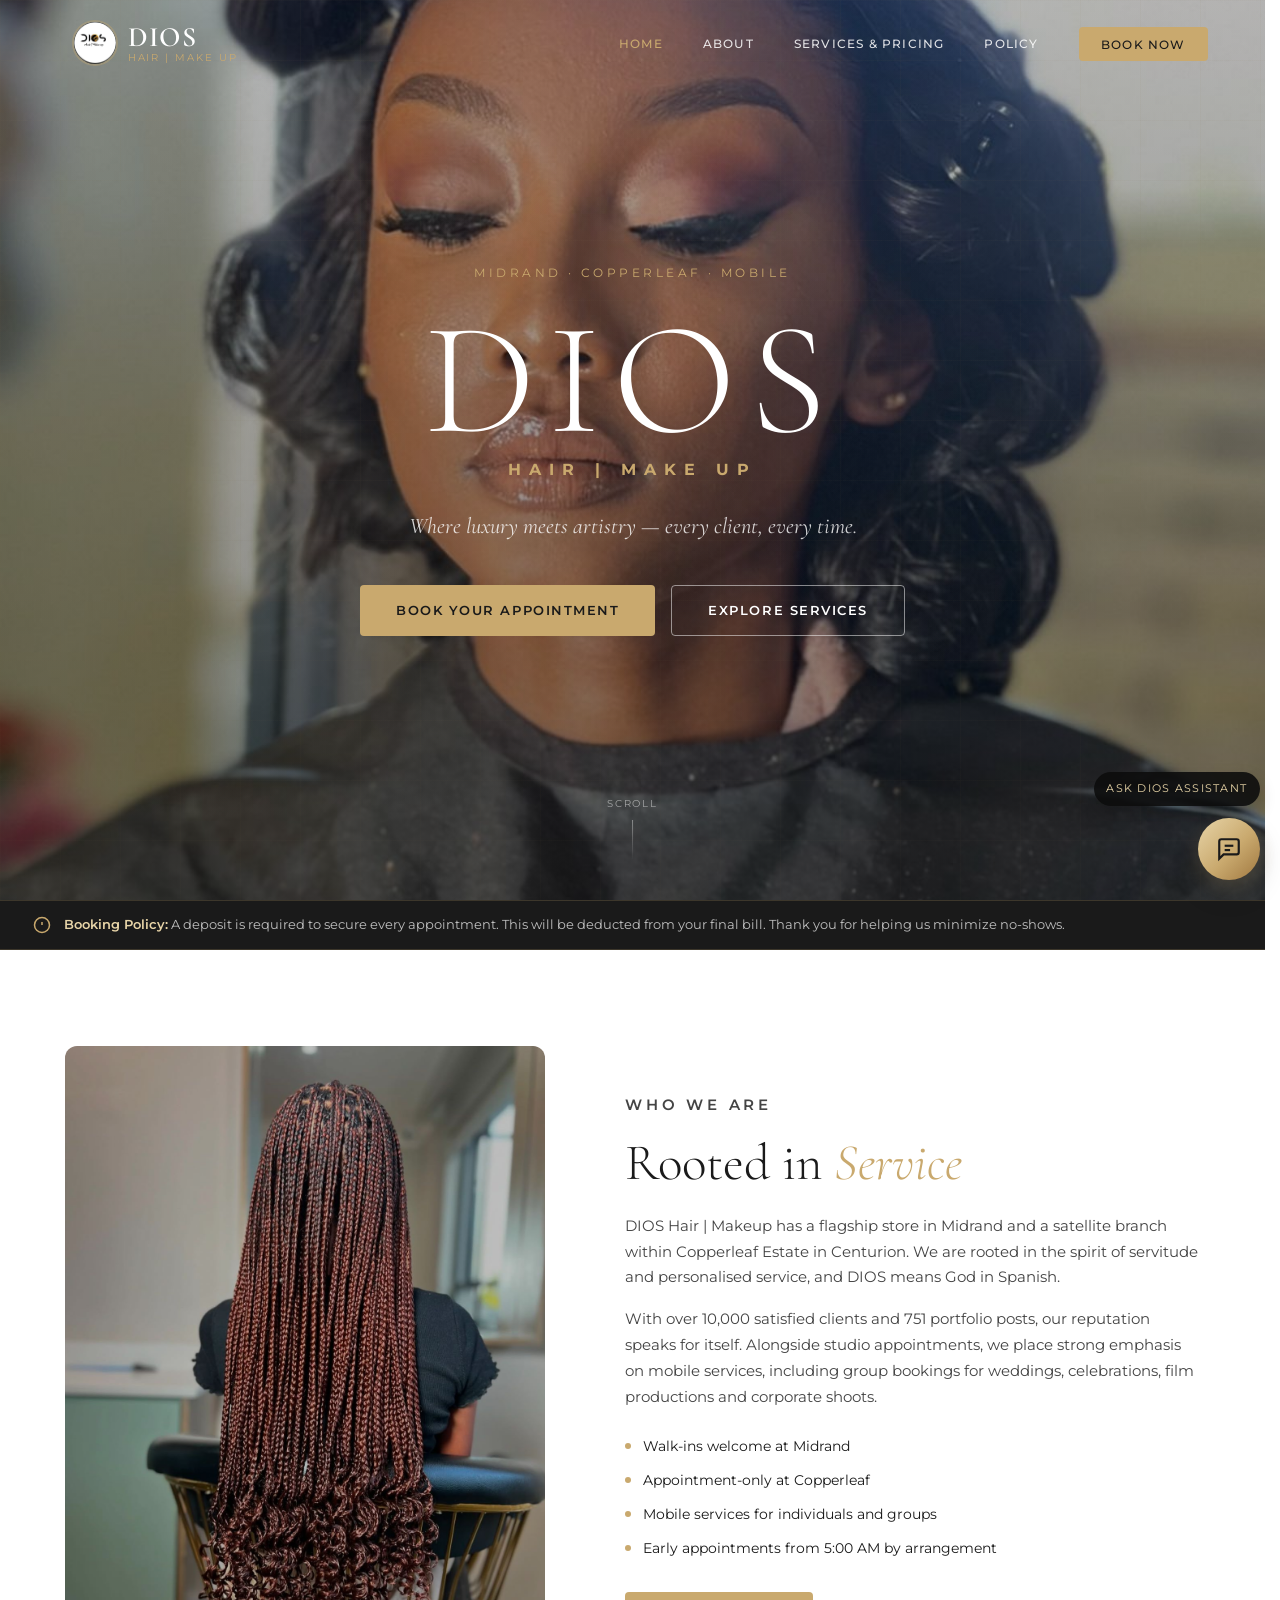
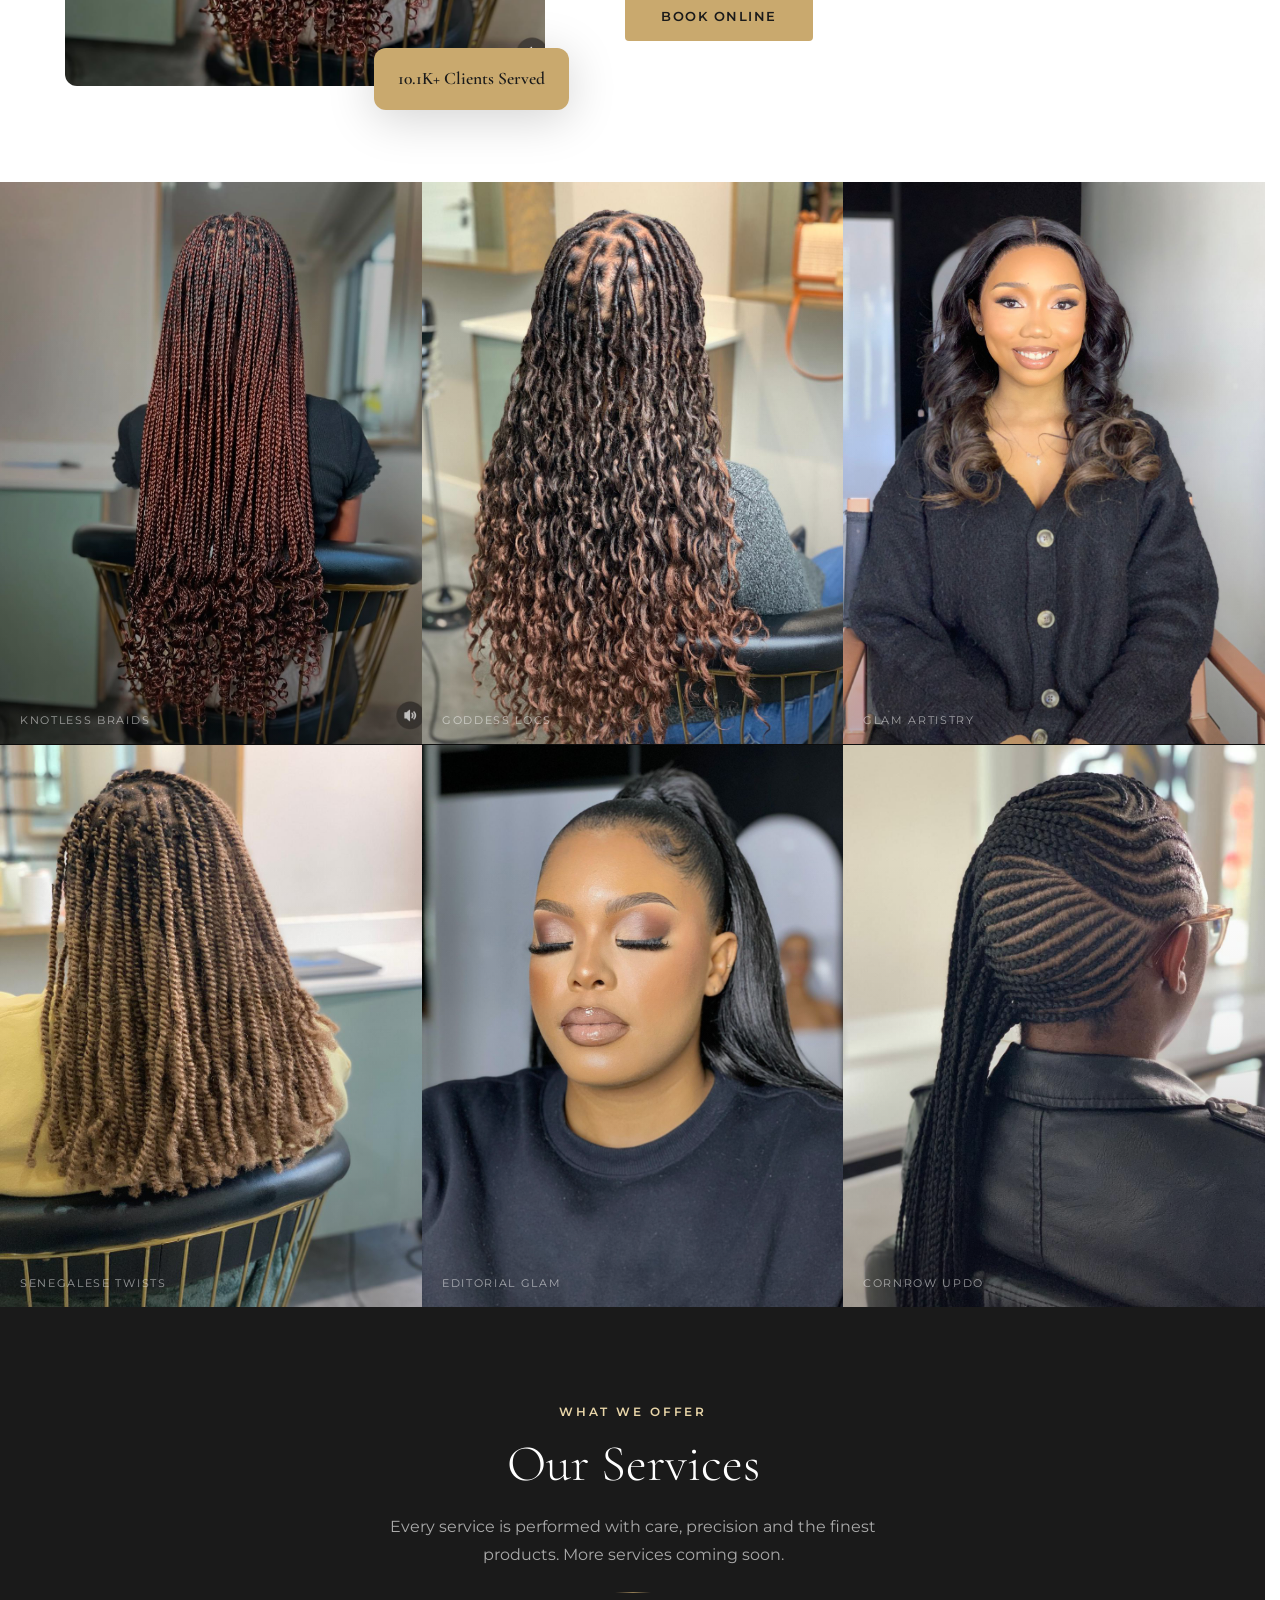
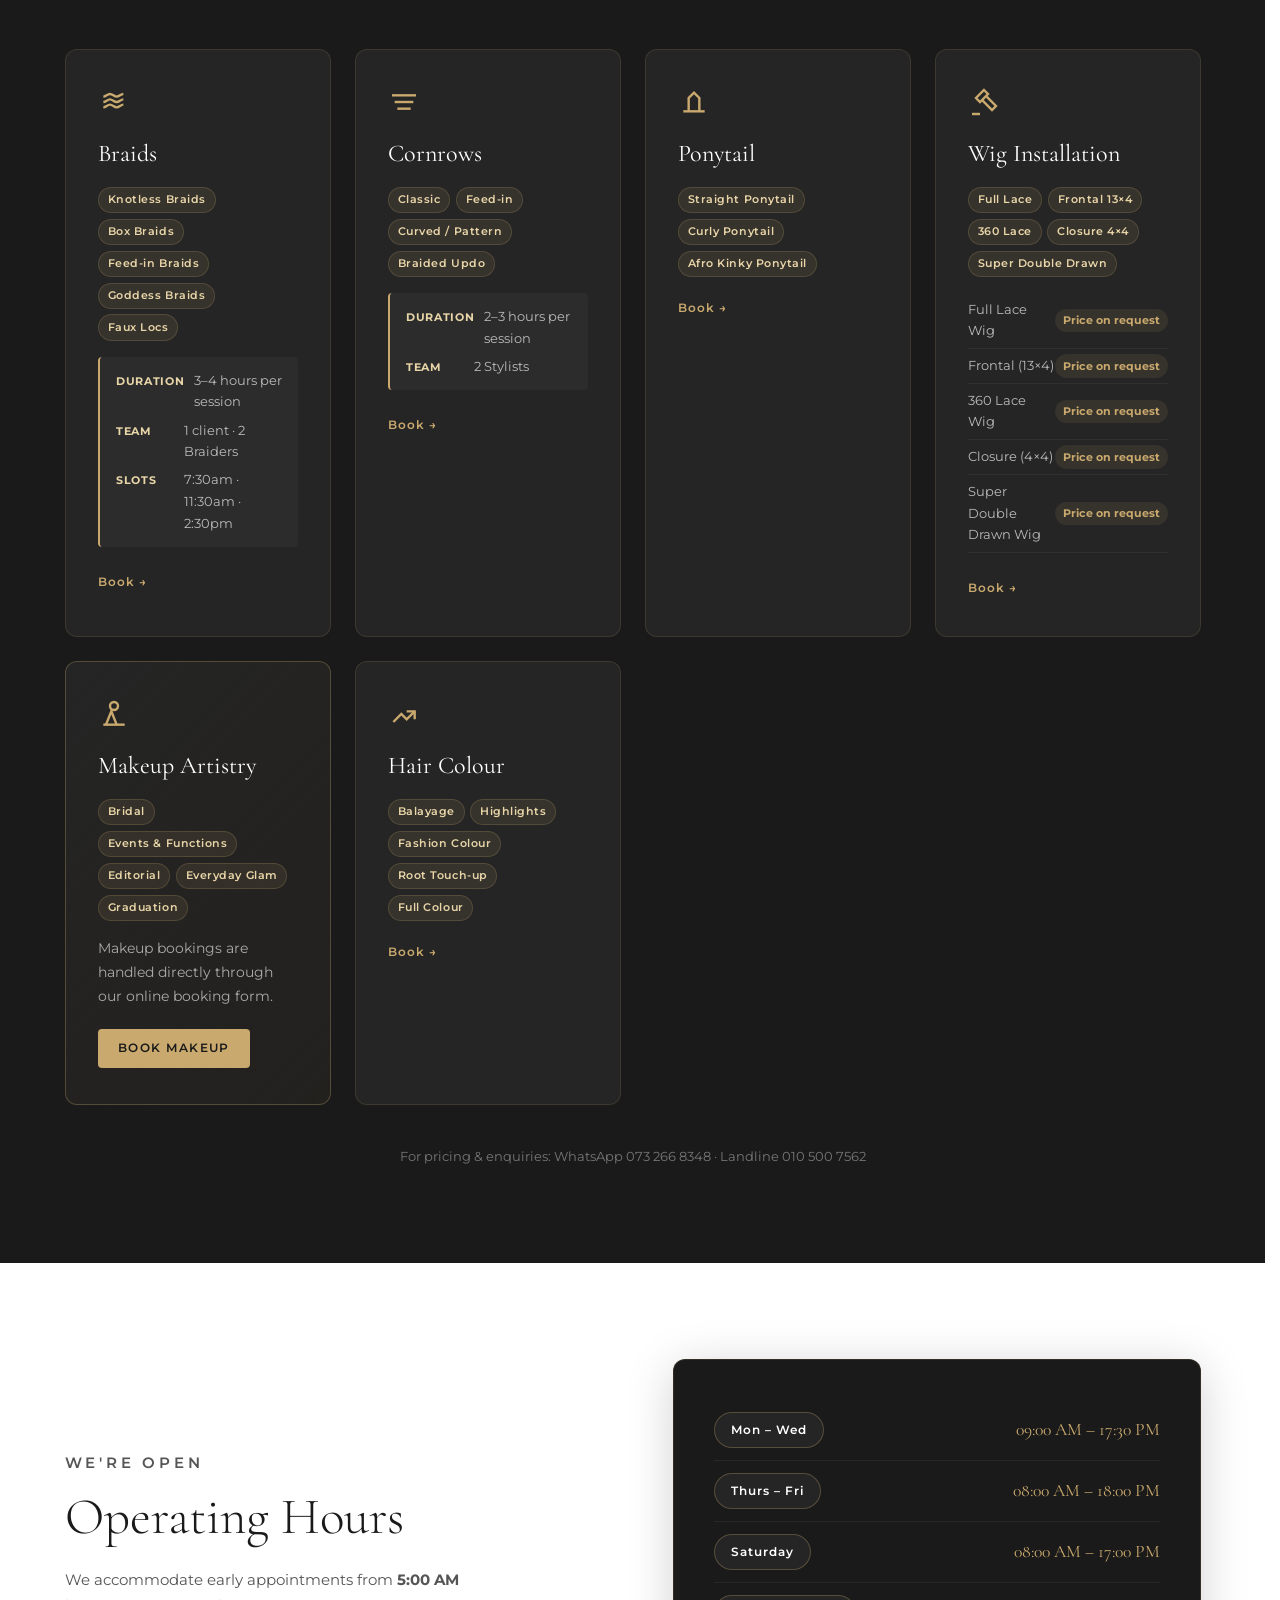
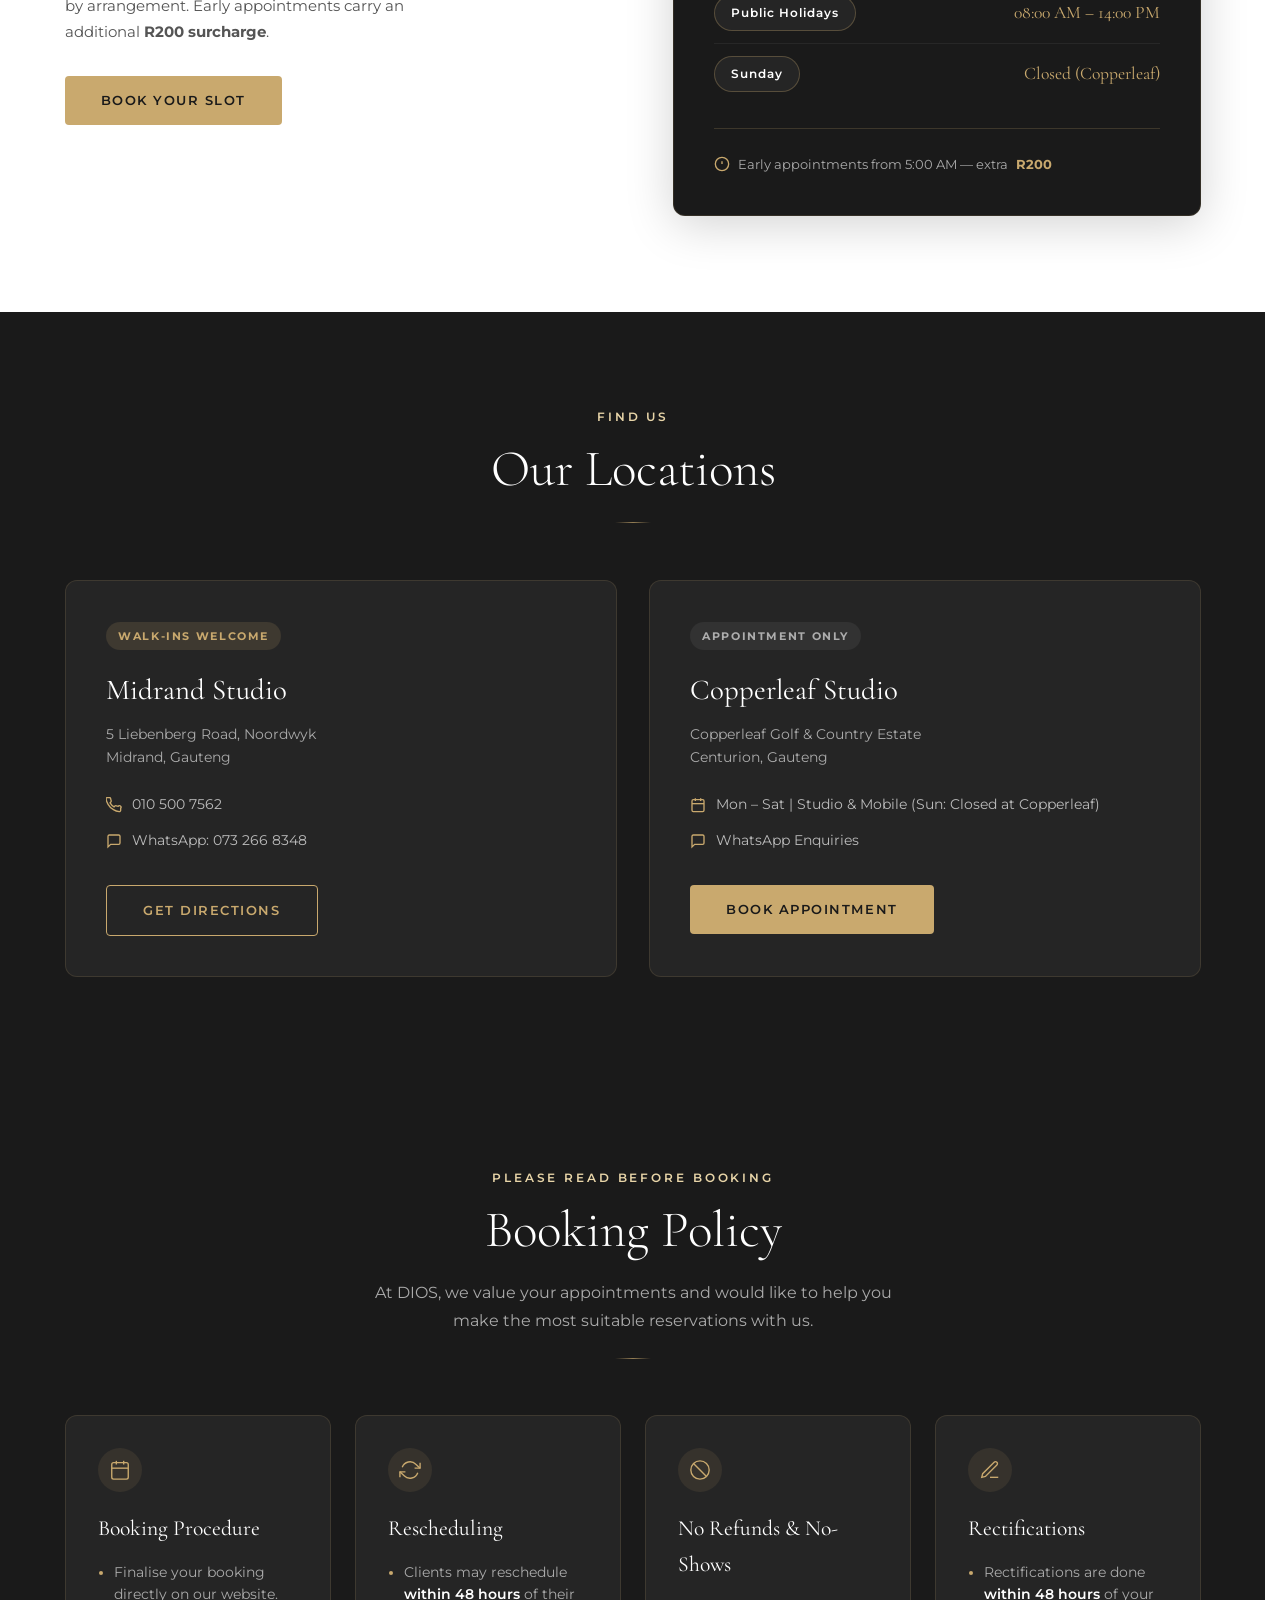
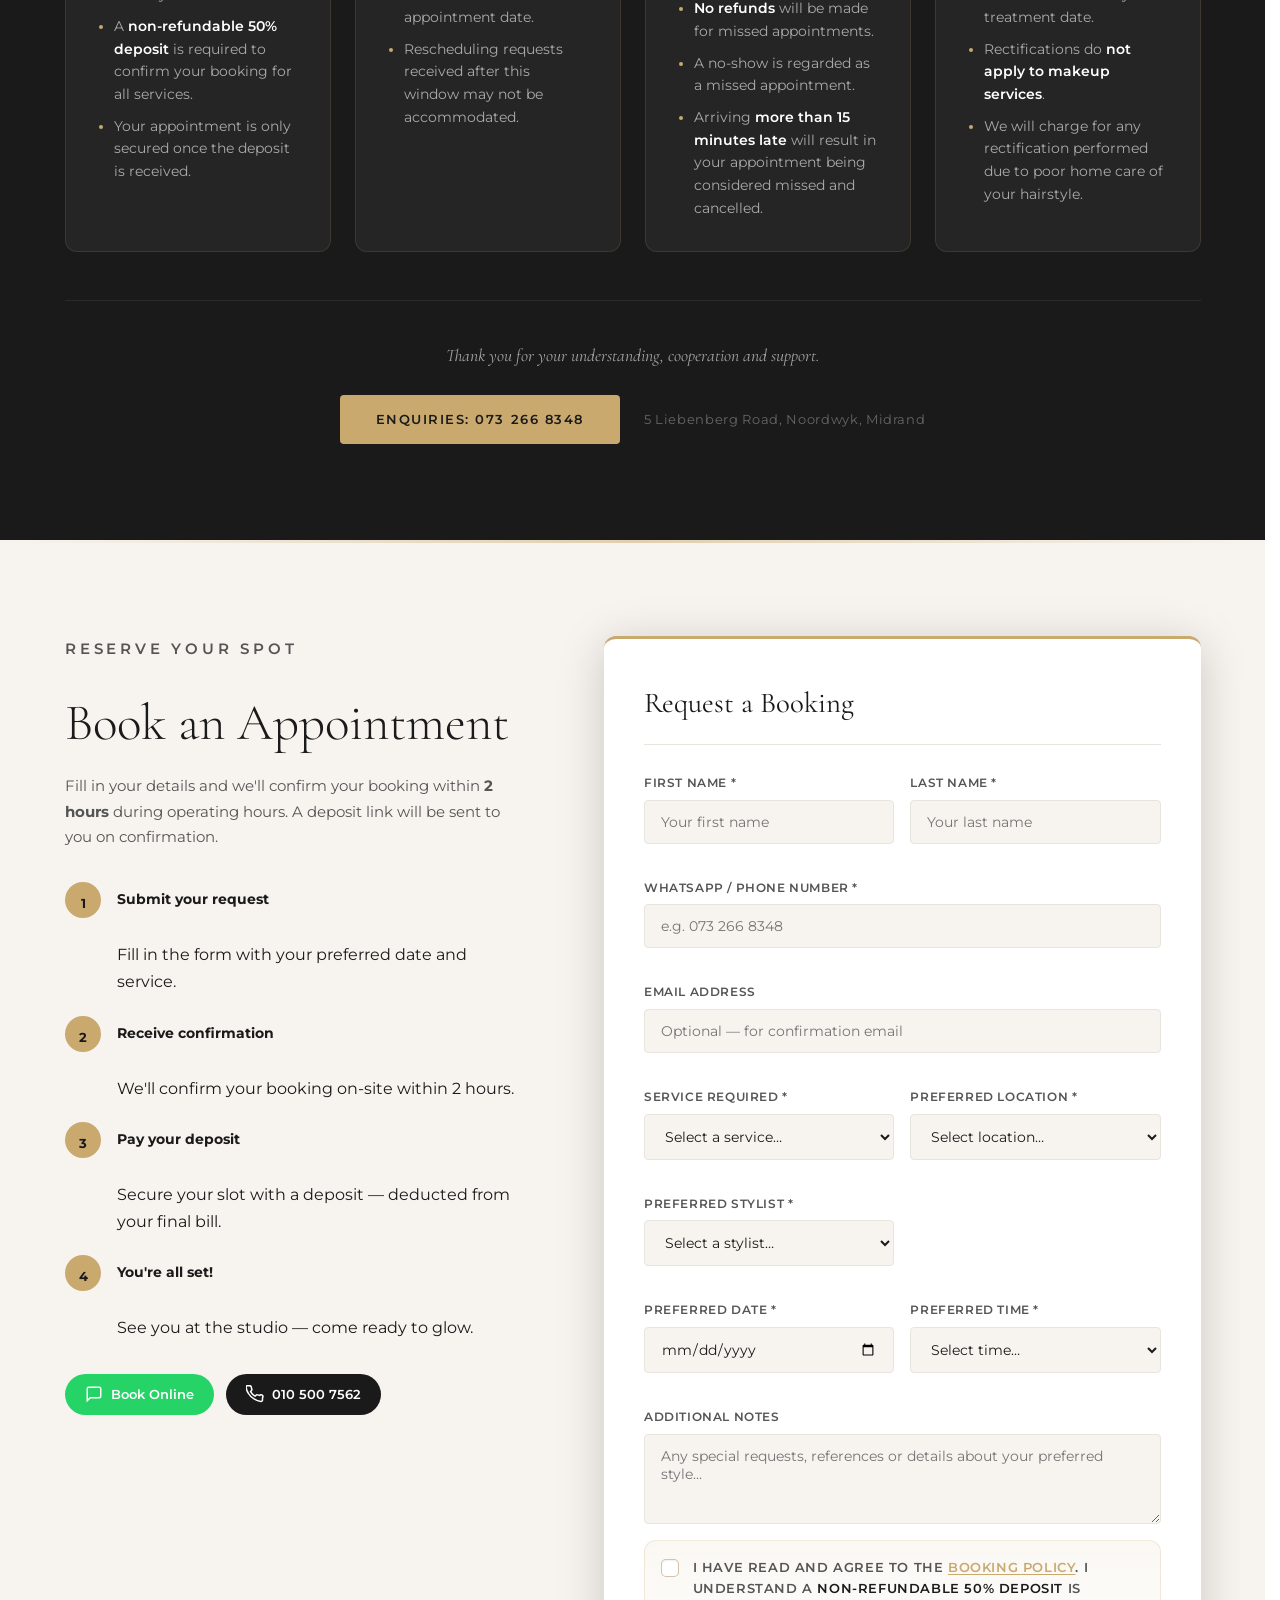
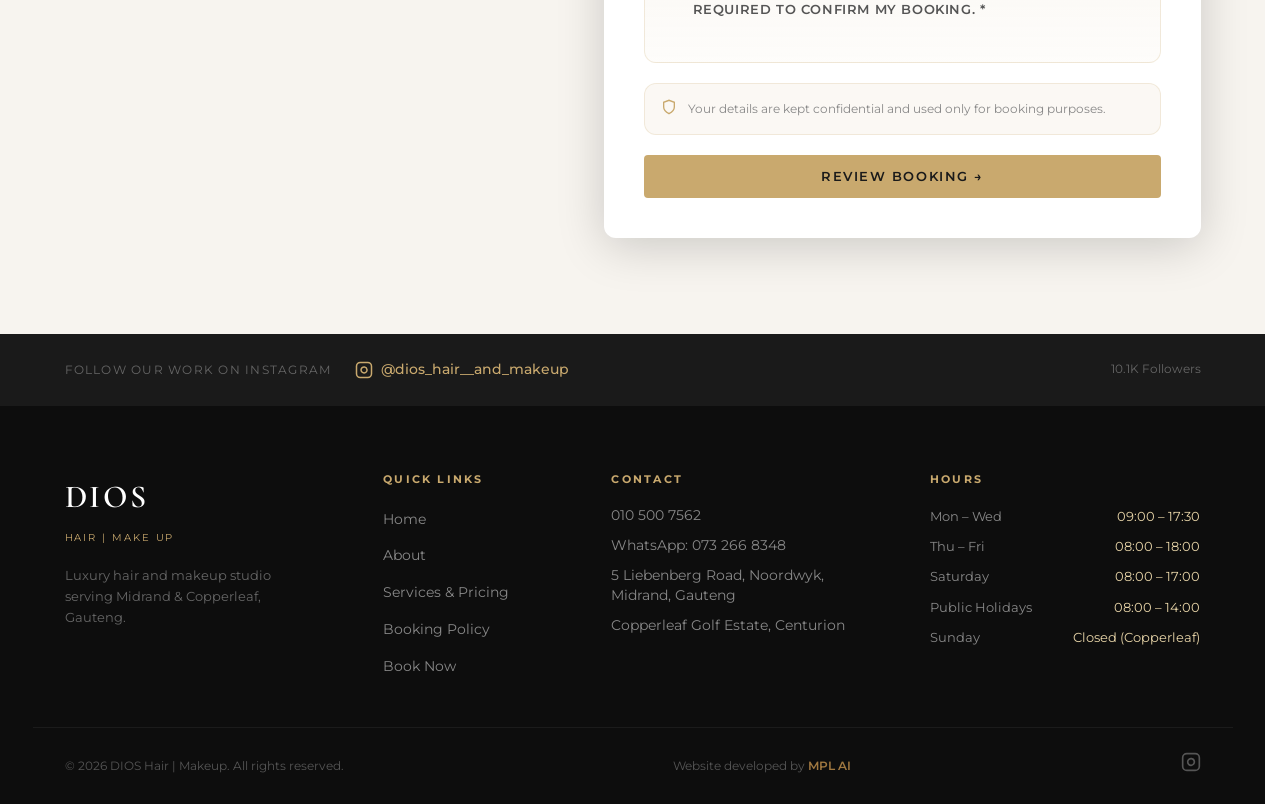
==== commit a0a0ecb4: "new updates" ====
--- a/index.html
+++ b/index.html
@@ -82,7 +82,7 @@
           <li><span class="feature-dot"></span>Mobile services for individuals and groups</li>
           <li><span class="feature-dot"></span>Early appointments from 5:00 AM by arrangement</li>
         </ul>
-        <a href="https://wa.me/27732668348" target="_blank" rel="noopener" class="btn btn-gold">WhatsApp Us</a>
+        <a href="booking.php" class="btn btn-gold">Book Online</a>
       </div>
     </div>
   </section>
@@ -134,7 +134,7 @@
       <div class="services-grid">
 
         <div class="service-card">
-          <div class="service-icon">🪢</div>
+          <div class="service-icon" aria-hidden="true"><svg viewBox="0 0 24 24" fill="none" stroke="currentColor" stroke-width="1.8"><path d="M4 8c2 0 3-2 5-2s3 2 5 2 3-2 5-2"/><path d="M4 12c2 0 3-2 5-2s3 2 5 2 3-2 5-2"/><path d="M4 16c2 0 3-2 5-2s3 2 5 2 3-2 5-2"/></svg></div>
           <h3>Braids</h3>
           <div class="service-tags">
             <span>Knotless Braids</span><span>Box Braids</span><span>Feed-in Braids</span>
@@ -149,7 +149,7 @@
         </div>
 
         <div class="service-card">
-          <div class="service-icon">〰</div>
+          <div class="service-icon" aria-hidden="true"><svg viewBox="0 0 24 24" fill="none" stroke="currentColor" stroke-width="1.8"><path d="M3 7h18"/><path d="M5 12h14"/><path d="M7 17h10"/></svg></div>
           <h3>Cornrows</h3>
           <div class="service-tags">
             <span>Classic</span><span>Feed-in</span><span>Curved / Pattern</span><span>Braided Updo</span>
@@ -162,7 +162,7 @@
         </div>
 
         <div class="service-card">
-          <div class="service-icon">🎀</div>
+          <div class="service-icon" aria-hidden="true"><svg viewBox="0 0 24 24" fill="none" stroke="currentColor" stroke-width="1.8"><path d="M4 19h16"/><path d="M8 19V9l4-4 4 4v10"/></svg></div>
           <h3>Ponytail</h3>
           <div class="service-tags">
             <span>Straight Ponytail</span><span>Curly Ponytail</span><span>Afro Kinky Ponytail</span>
@@ -171,7 +171,7 @@
         </div>
 
         <div class="service-card">
-          <div class="service-icon">👑</div>
+          <div class="service-icon" aria-hidden="true"><svg viewBox="0 0 24 24" fill="none" stroke="currentColor" stroke-width="1.8"><path d="M12 3l3 3-6 6-3-3 6-6z"/><path d="M14 8l7 7-3 3-7-7"/><path d="M3 21h6"/></svg></div>
           <h3>Wig Installation</h3>
           <div class="service-tags">
             <span>Full Lace</span><span>Frontal 13×4</span><span>360 Lace</span><span>Closure 4×4</span><span>Super Double Drawn</span>
@@ -187,21 +187,18 @@
         </div>
 
         <div class="service-card service-card--featured">
-          <div class="service-icon">💄</div>
+          <div class="service-icon" aria-hidden="true"><svg viewBox="0 0 24 24" fill="none" stroke="currentColor" stroke-width="1.8"><path d="M6 20l4-10 4 10"/><path d="M4 20h16"/><circle cx="12" cy="6" r="3"/></svg></div>
           <h3>Makeup Artistry</h3>
           <div class="service-tags">
             <span>Bridal</span><span>Events &amp; Functions</span><span>Editorial</span>
             <span>Everyday Glam</span><span>Graduation</span>
           </div>
-          <p class="service-note">Makeup bookings &amp; enquiries are handled via WhatsApp for personalised assistance.</p>
-          <a href="https://wa.me/27732668348?text=Hi%20DIOS%2C%20I%27d%20like%20to%20enquire%20about%20Makeup%20services" target="_blank" rel="noopener" class="btn btn-gold btn-sm">
-            <svg xmlns="http://www.w3.org/2000/svg" viewBox="0 0 24 24" fill="currentColor" width="16" height="16"><path d="M17.472 14.382c-.297-.149-1.758-.867-2.03-.967-.273-.099-.471-.148-.67.15-.197.297-.767.966-.94 1.164-.173.199-.347.223-.644.075-.297-.15-1.255-.463-2.39-1.475-.883-.788-1.48-1.761-1.653-2.059-.173-.297-.018-.458.13-.606.134-.133.298-.347.446-.52.149-.174.198-.298.298-.497.099-.198.05-.371-.025-.52-.075-.149-.669-1.612-.916-2.207-.242-.579-.487-.5-.669-.51-.173-.008-.371-.01-.57-.01-.198 0-.52.074-.792.372-.272.297-1.04 1.016-1.04 2.479 0 1.462 1.065 2.875 1.213 3.074.149.198 2.096 3.2 5.077 4.487.709.306 1.262.489 1.694.625.712.227 1.36.195 1.871.118.571-.085 1.758-.719 2.006-1.413.248-.694.248-1.289.173-1.413-.074-.124-.272-.198-.57-.347m-5.421 7.403h-.004a9.87 9.87 0 01-5.031-1.378l-.361-.214-3.741.982.998-3.648-.235-.374a9.86 9.86 0 01-1.51-5.26c.001-5.45 4.436-9.884 9.888-9.884 2.64 0 5.122 1.03 6.988 2.898a9.825 9.825 0 012.893 6.994c-.003 5.45-4.437 9.884-9.885 9.884m8.413-18.297A11.815 11.815 0 0012.05 0C5.495 0 .16 5.335.157 11.892c0 2.096.547 4.142 1.588 5.945L.057 24l6.305-1.654a11.882 11.882 0 005.683 1.448h.005c6.554 0 11.89-5.335 11.893-11.893a11.821 11.821 0 00-3.48-8.413z"/></svg>
-            WhatsApp Us
-          </a>
+          <p class="service-note">Makeup bookings are handled directly through our online booking form.</p>
+          <a href="booking.php" class="btn btn-gold btn-sm">Book Makeup</a>
         </div>
 
         <div class="service-card">
-          <div class="service-icon">🎨</div>
+          <div class="service-icon" aria-hidden="true"><svg viewBox="0 0 24 24" fill="none" stroke="currentColor" stroke-width="1.8"><path d="M4 18l6-6 4 4 6-6"/><path d="M14 10h6v6"/></svg></div>
           <h3>Hair Colour</h3>
           <div class="service-tags">
             <span>Balayage</span><span>Highlights</span><span>Fashion Colour</span>
@@ -292,7 +289,7 @@
             </li>
             <li>
               <svg xmlns="http://www.w3.org/2000/svg" viewBox="0 0 24 24" fill="none" stroke="currentColor" stroke-width="2"><path d="M21 15a2 2 0 01-2 2H7l-4 4V5a2 2 0 012-2h14a2 2 0 012 2z"/></svg>
-              <a href="https://wa.me/27732668348" target="_blank" rel="noopener">Book via WhatsApp</a>
+              <a href="https://wa.me/27732668348" target="_blank" rel="noopener">WhatsApp Enquiries</a>
             </li>
           </ul>
           <a href="booking.php" class="btn btn-gold">Book Appointment</a>
@@ -385,7 +382,7 @@
           </li>
           <li>
             <div class="step-num">2</div>
-            <div><strong>Receive confirmation</strong><br>We'll confirm via WhatsApp within 2 hours.</div>
+            <div><strong>Receive confirmation</strong><br>We'll confirm your booking on-site within 2 hours.</div>
           </li>
           <li>
             <div class="step-num">3</div>
@@ -397,9 +394,9 @@
           </li>
         </ul>
         <div class="booking-contact-links">
-          <a href="https://wa.me/27732668348?text=Hi%20DIOS%2C%20I%27d%20like%20to%20book%20an%20appointment" target="_blank" rel="noopener" class="contact-chip whatsapp">
-            <svg xmlns="http://www.w3.org/2000/svg" viewBox="0 0 24 24" fill="currentColor"><path d="M17.472 14.382c-.297-.149-1.758-.867-2.03-.967-.273-.099-.471-.148-.67.15-.197.297-.767.966-.94 1.164-.173.199-.347.223-.644.075-.297-.15-1.255-.463-2.39-1.475-.883-.788-1.48-1.761-1.653-2.059-.173-.297-.018-.458.13-.606.134-.133.298-.347.446-.52.149-.174.198-.298.298-.497.099-.198.05-.371-.025-.52-.075-.149-.669-1.612-.916-2.207-.242-.579-.487-.5-.669-.51-.173-.008-.371-.01-.57-.01-.198 0-.52.074-.792.372-.272.297-1.04 1.016-1.04 2.479 0 1.462 1.065 2.875 1.213 3.074.149.198 2.096 3.2 5.077 4.487.709.306 1.262.489 1.694.625.712.227 1.36.195 1.871.118.571-.085 1.758-.719 2.006-1.413.248-.694.248-1.289.173-1.413-.074-.124-.272-.198-.57-.347m-5.421 7.403h-.004a9.87 9.87 0 01-5.031-1.378l-.361-.214-3.741.982.998-3.648-.235-.374a9.86 9.86 0 01-1.51-5.26c.001-5.45 4.436-9.884 9.888-9.884 2.64 0 5.122 1.03 6.988 2.898a9.825 9.825 0 012.893 6.994c-.003 5.45-4.437 9.884-9.885 9.884m8.413-18.297A11.815 11.815 0 0012.05 0C5.495 0 .16 5.335.157 11.892c0 2.096.547 4.142 1.588 5.945L.057 24l6.305-1.654a11.882 11.882 0 005.683 1.448h.005c6.554 0 11.89-5.335 11.893-11.893a11.821 11.821 0 00-3.48-8.413z"/></svg>
-            WhatsApp Chat
+          <a href="booking.php" class="contact-chip whatsapp">
+            <svg xmlns="http://www.w3.org/2000/svg" viewBox="0 0 24 24" fill="none" stroke="currentColor" stroke-width="2"><path d="M21 15a2 2 0 01-2 2H7l-4 4V5a2 2 0 012-2h14a2 2 0 012 2z"/></svg>
+            Book Online
           </a>
           <a href="tel:0105007562" class="contact-chip phone">
             <svg xmlns="http://www.w3.org/2000/svg" viewBox="0 0 24 24" fill="none" stroke="currentColor" stroke-width="2"><path d="M22 16.92v3a2 2 0 01-2.18 2 19.79 19.79 0 01-8.63-3.07A19.5 19.5 0 013.1 11a19.79 19.79 0 01-3.07-8.67A2 2 0 012 .84h3a2 2 0 012 1.72c.127.96.361 1.903.7 2.81a2 2 0 01-.45 2.11L6.09 8.91a16 16 0 006 6l1.27-1.27a2 2 0 012.11-.45c.907.339 1.85.573 2.81.7A2 2 0 0122 16.92z"/></svg>
--- a/css/style.css
+++ b/css/style.css
@@ -606,6 +606,16 @@
 .service-icon {
   font-size: 2rem;
   margin-bottom: 1rem;
+  color: var(--gold);
+  display: inline-flex;
+  align-items: center;
+  justify-content: center;
+}
+
+.service-icon svg {
+  width: 2rem;
+  height: 2rem;
+  display: block;
 }
 
 .service-card h3 {
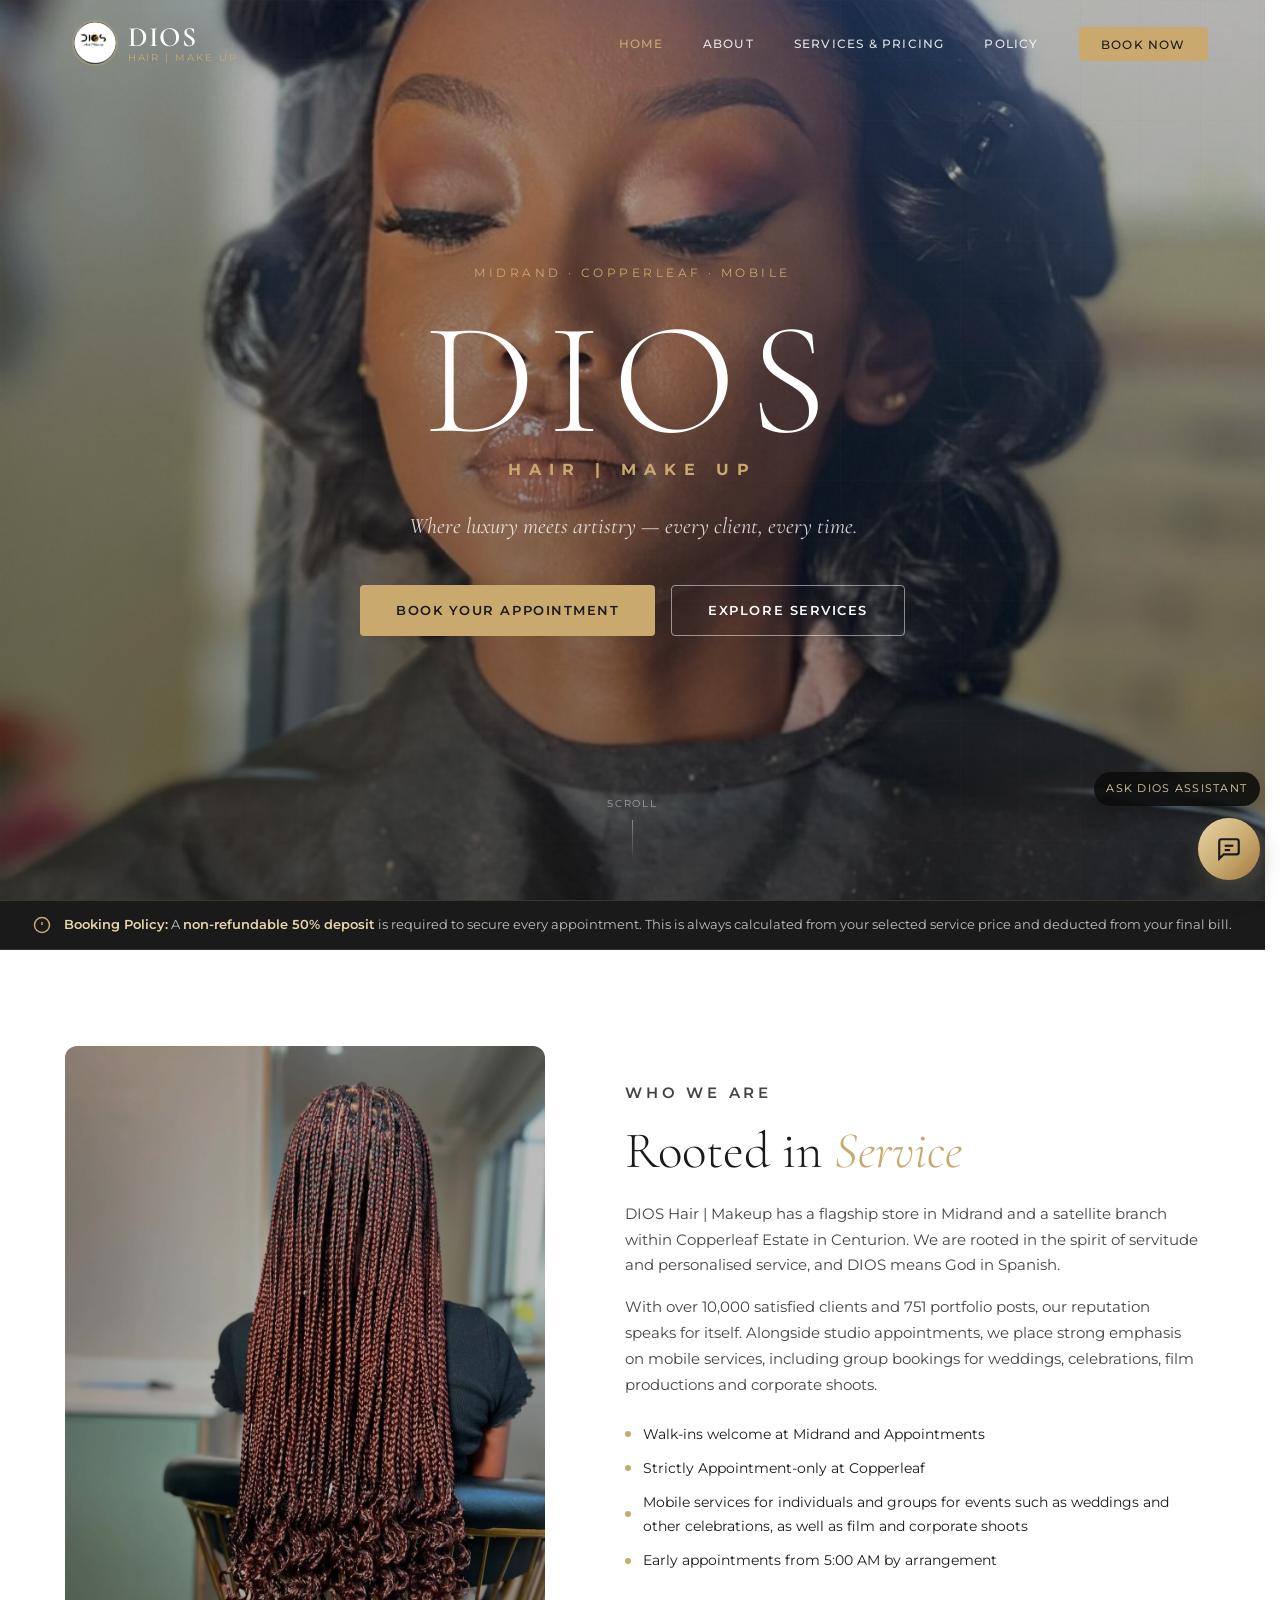
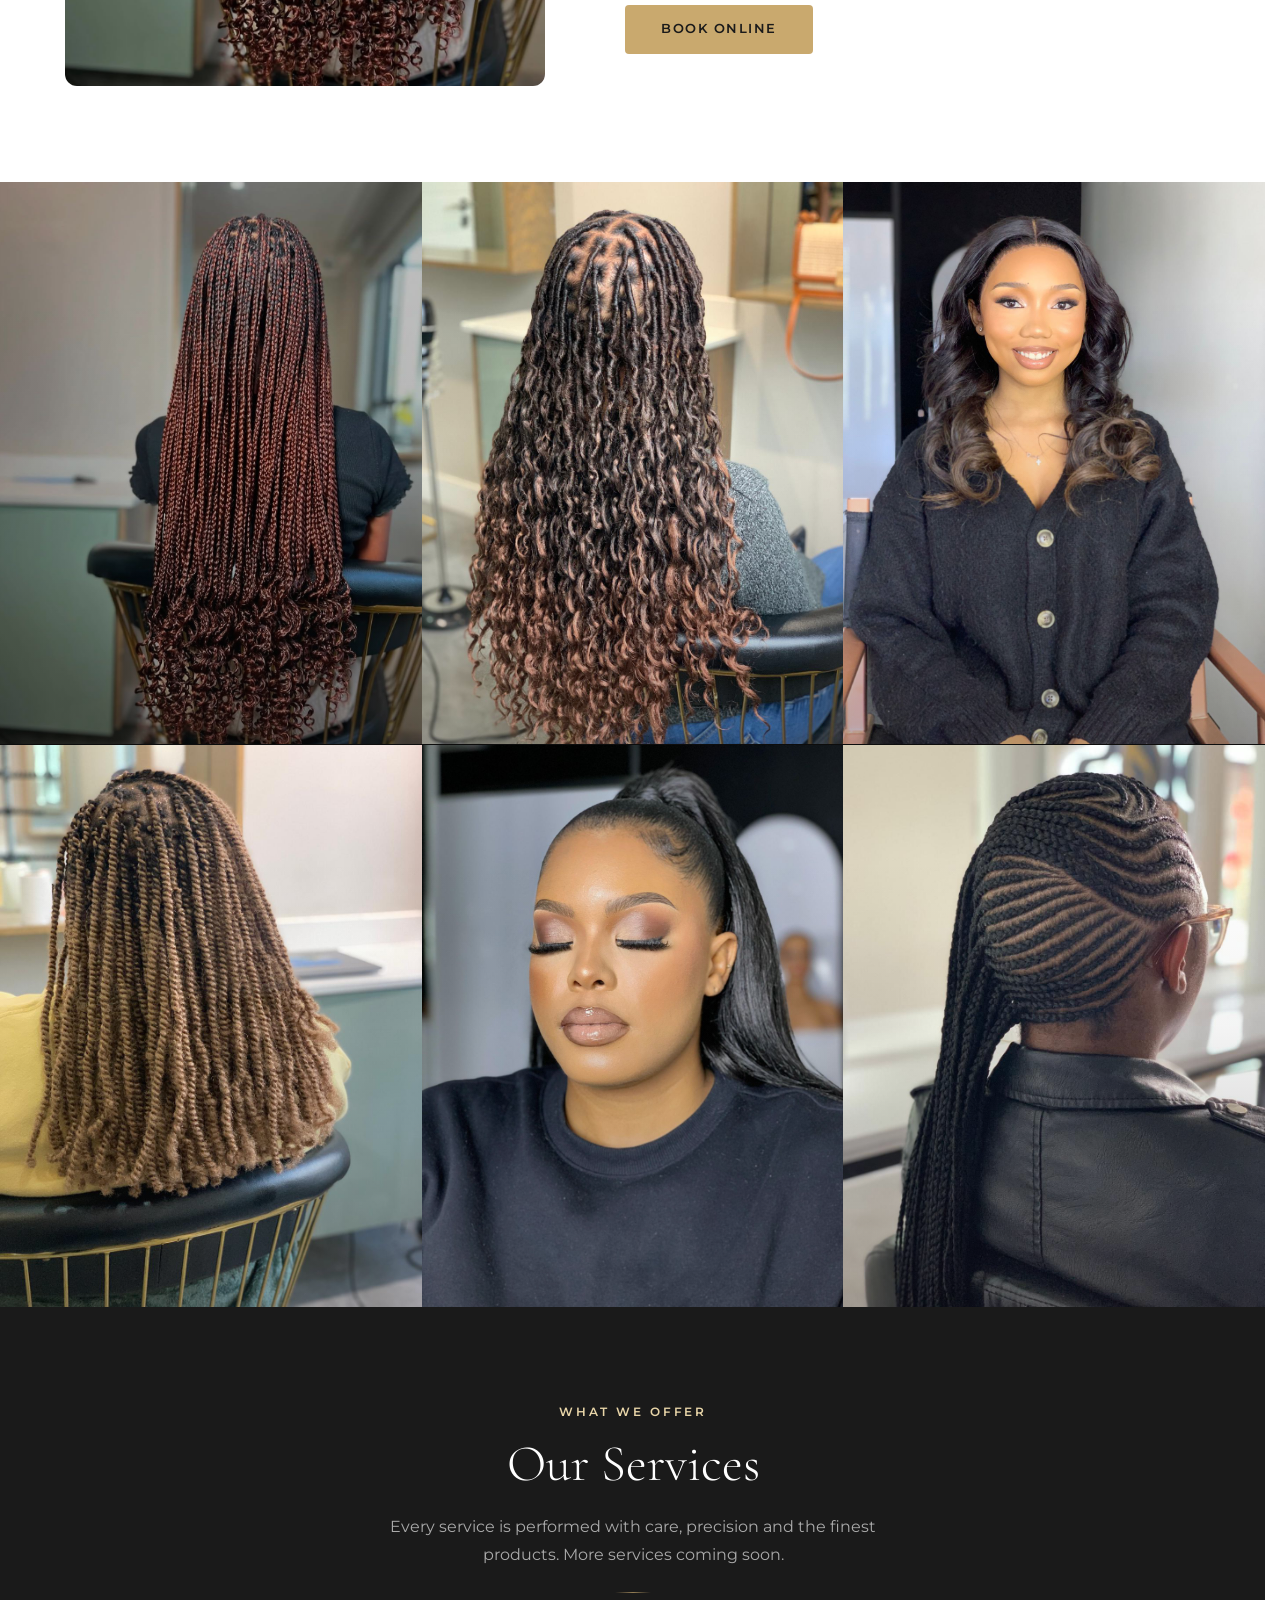
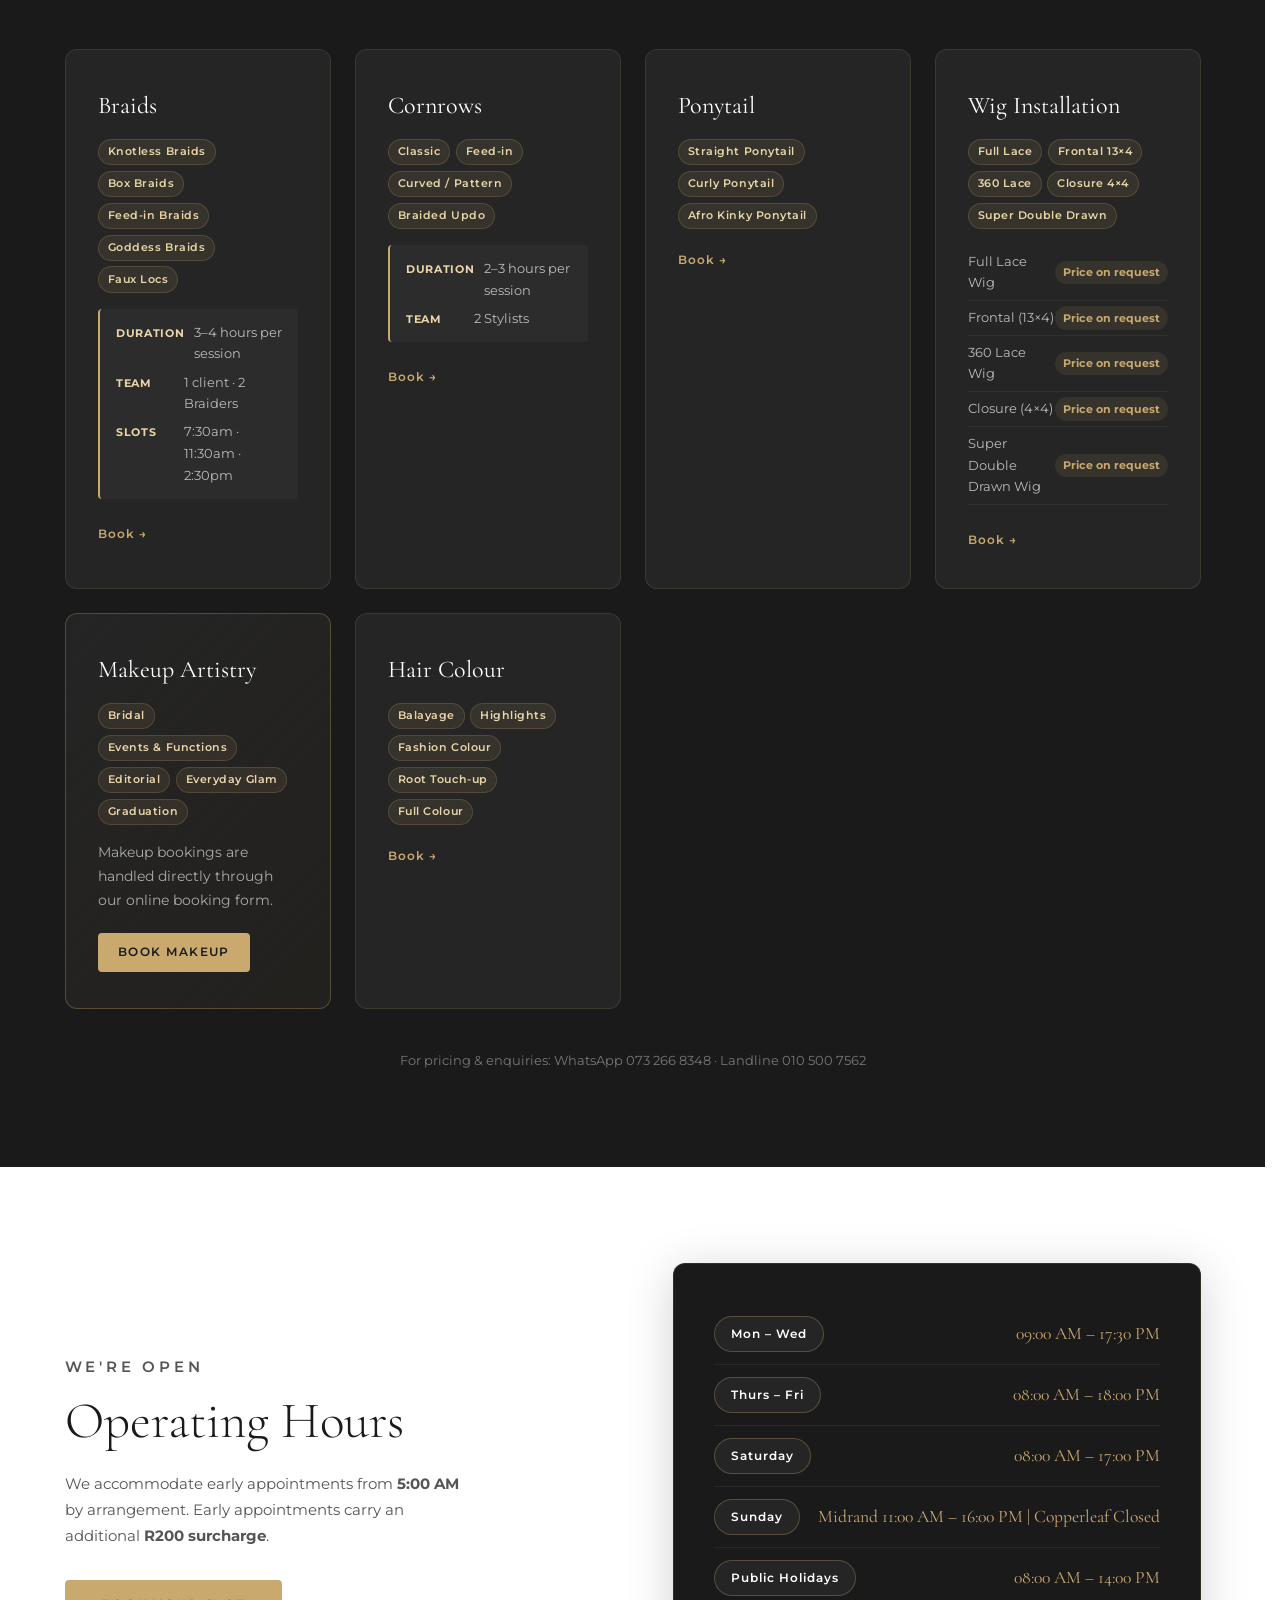
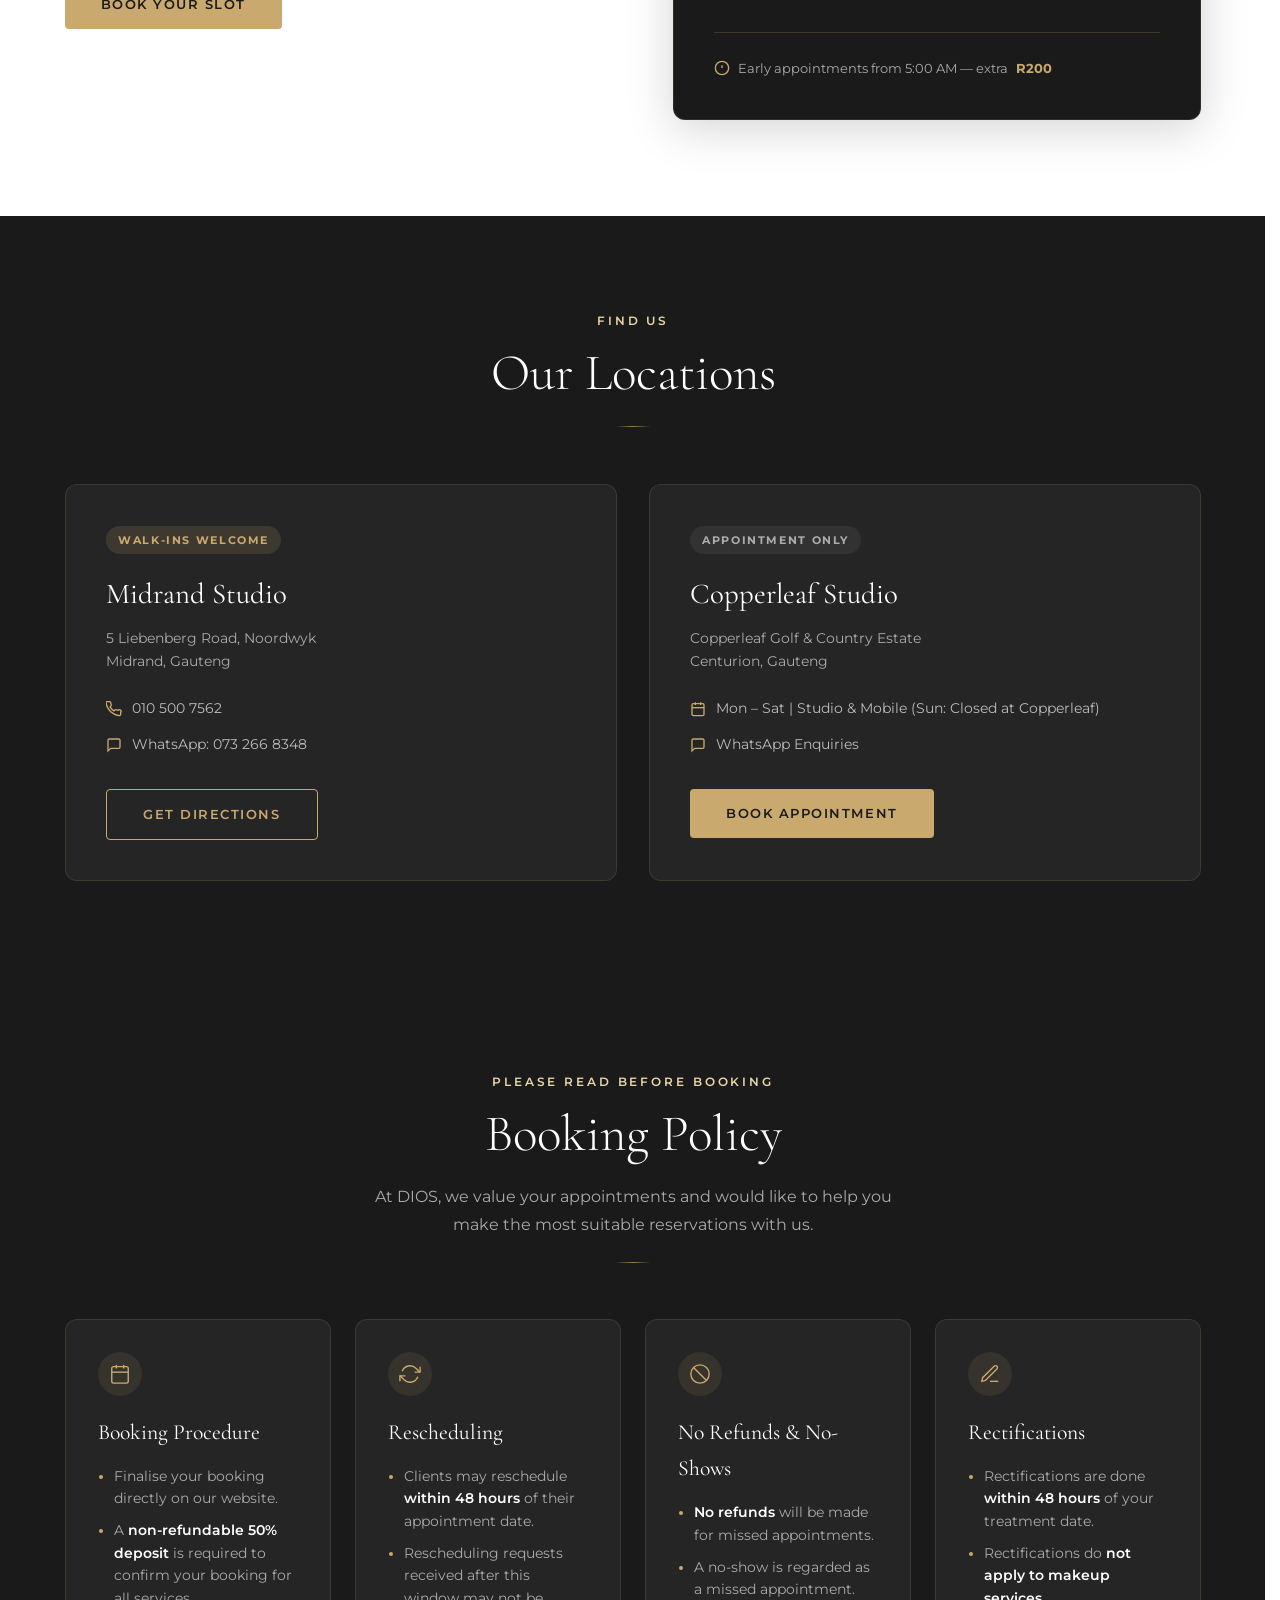
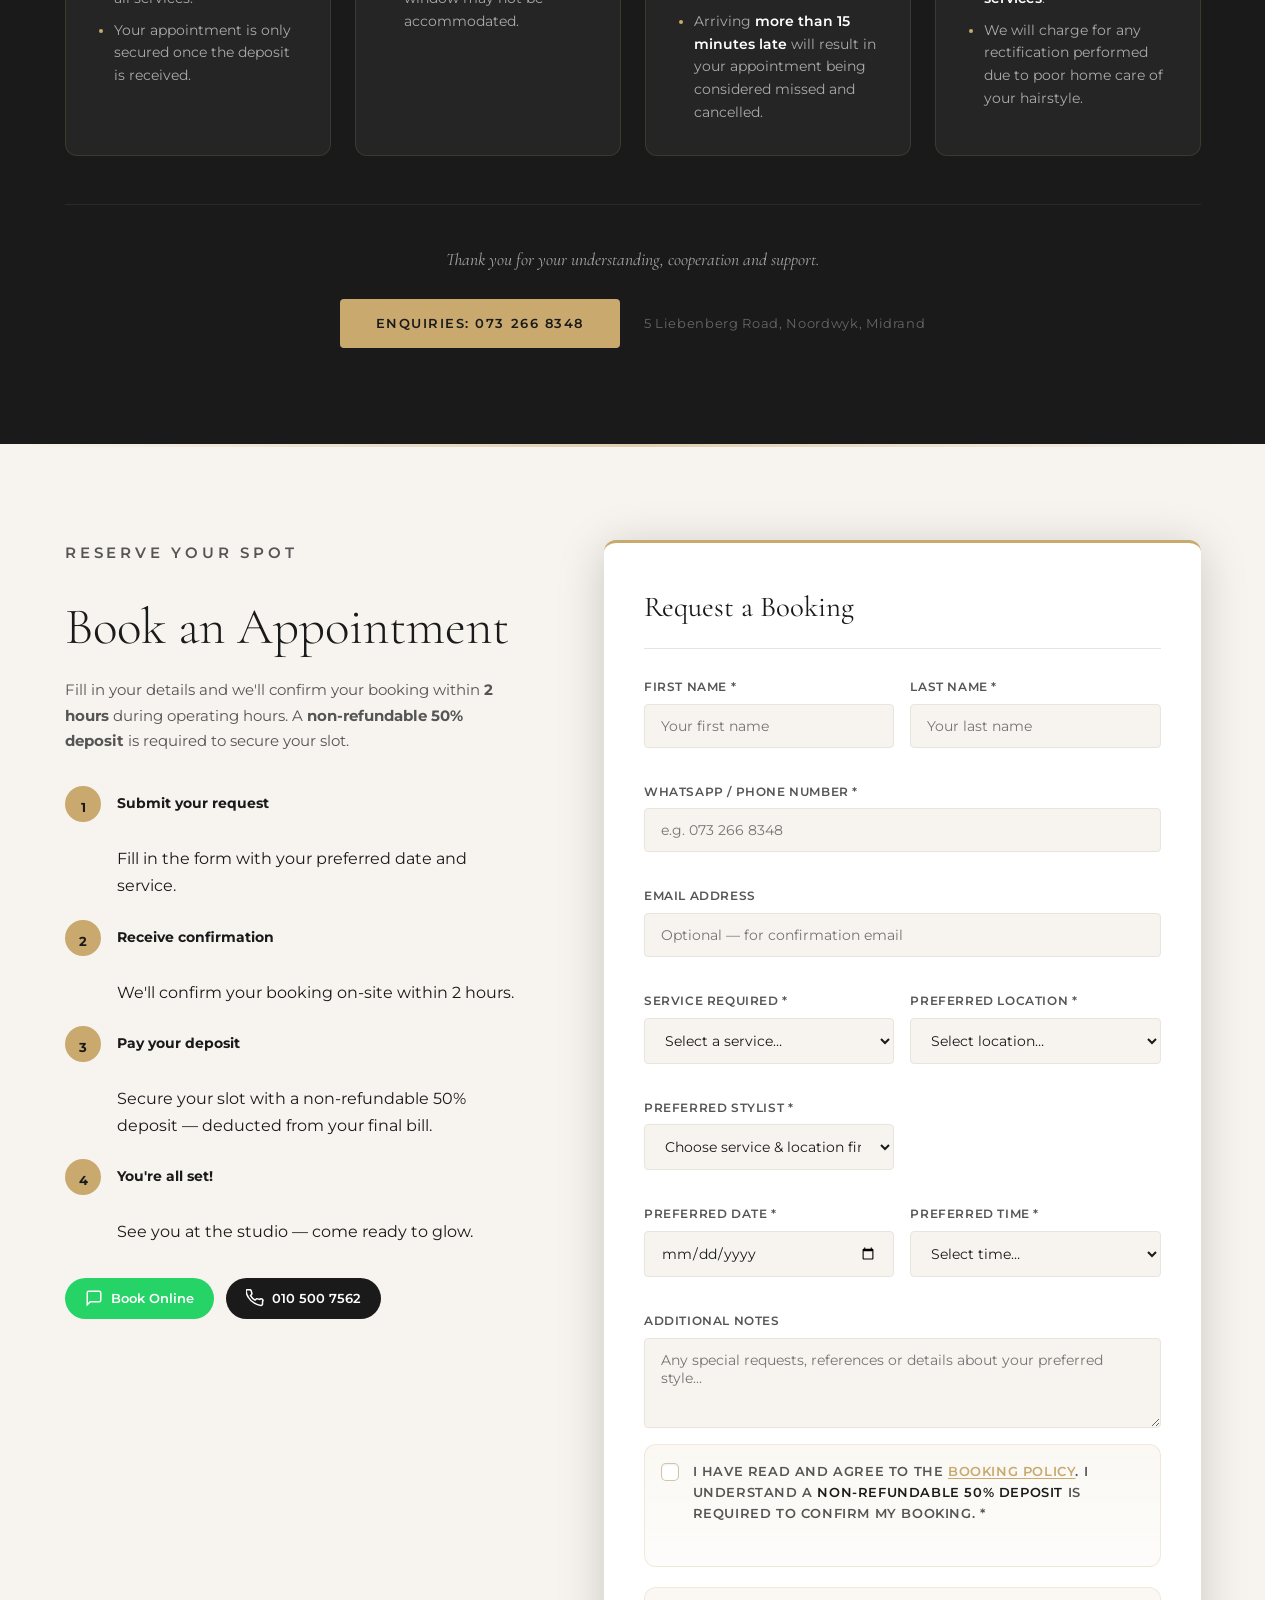
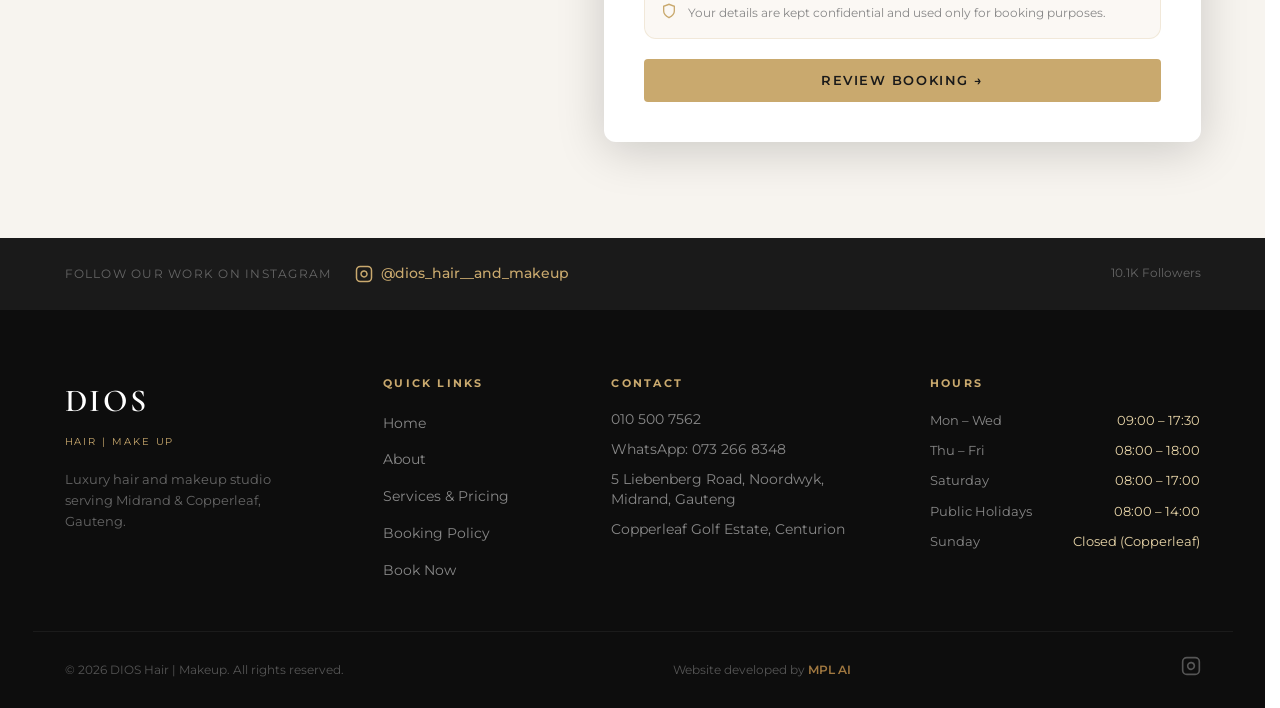
==== commit 27c947f8: "commmit new look" ====
--- a/index.html
+++ b/index.html
@@ -1,15 +1,20 @@
 <!DOCTYPE html>
 <html lang="en">
+
 <head>
   <meta charset="UTF-8" />
   <meta name="viewport" content="width=device-width, initial-scale=1.0" />
-  <meta name="description" content="DIOS Hair & Makeup — Luxury hair and makeup studio in Midrand & Copperleaf, Gauteng. Book your appointment online." />
+  <meta name="description"
+    content="DIOS Hair & Makeup — Luxury hair and makeup studio in Midrand & Copperleaf, Gauteng. Book your appointment online." />
   <title>DIOS Hair | Makeup — Midrand & Copperleaf</title>
   <link rel="preconnect" href="https://fonts.googleapis.com" />
   <link rel="preconnect" href="https://fonts.gstatic.com" crossorigin />
-  <link href="https://fonts.googleapis.com/css2?family=Cormorant+Garamond:ital,wght@0,300;0,400;0,600;1,300;1,400&family=Montserrat:wght@300;400;500;600&display=swap" rel="stylesheet" />
+  <link
+    href="https://fonts.googleapis.com/css2?family=Cormorant+Garamond:ital,wght@0,300;0,400;0,600;1,300;1,400&family=Montserrat:wght@300;400;500;600&display=swap"
+    rel="stylesheet" />
   <link rel="stylesheet" href="css/style.css" />
 </head>
+
 <body>
 
   <!-- ======= NAVIGATION ======= -->
@@ -59,8 +64,13 @@
   <!-- ======= DEPOSIT NOTICE BANNER ======= -->
   <div class="notice-banner">
     <div class="notice-inner">
-      <svg xmlns="http://www.w3.org/2000/svg" viewBox="0 0 24 24" fill="none" stroke="currentColor" stroke-width="2"><circle cx="12" cy="12" r="10"/><line x1="12" y1="8" x2="12" y2="12"/><line x1="12" y1="16" x2="12.01" y2="16"/></svg>
-      <p><strong>Booking Policy:</strong> A deposit is required to secure every appointment. This will be deducted from your final bill. Thank you for helping us minimize no-shows.</p>
+      <svg xmlns="http://www.w3.org/2000/svg" viewBox="0 0 24 24" fill="none" stroke="currentColor" stroke-width="2">
+        <circle cx="12" cy="12" r="10" />
+        <line x1="12" y1="8" x2="12" y2="12" />
+        <line x1="12" y1="16" x2="12.01" y2="16" />
+      </svg>
+      <p><strong>Booking Policy:</strong> A <strong>non-refundable 50% deposit</strong> is required to secure every
+        appointment. This is always calculated from your selected service price and deducted from your final bill.</p>
     </div>
   </div>
 
@@ -69,17 +79,22 @@
     <div class="container about-grid">
       <div class="about-image-wrap">
         <img src="images/hair/h4.jpeg" alt="DIOS Hair studio — auburn knotless braids" class="about-img" />
-        <div class="about-badge">10.1K+ Clients Served</div>
+        <!-- <div class="about-badge">10.1K+ Clients Served</div> -->
       </div>
       <div class="about-text">
         <p class="section-eyebrow">Who We Are</p>
         <h2 class="section-title">Rooted in <em>Service</em></h2>
-        <p>DIOS Hair | Makeup has a flagship store in Midrand and a satellite branch within Copperleaf Estate in Centurion. We are rooted in the spirit of servitude and personalised service, and DIOS means God in Spanish.</p>
-        <p>With over 10,000 satisfied clients and 751 portfolio posts, our reputation speaks for itself. Alongside studio appointments, we place strong emphasis on mobile services, including group bookings for weddings, celebrations, film productions and corporate shoots.</p>
+        <p>DIOS Hair | Makeup has a flagship store in Midrand and a satellite branch within Copperleaf Estate in
+          Centurion. We are rooted in the spirit of servitude and personalised service, and DIOS means God in Spanish.
+        </p>
+        <p>With over 10,000 satisfied clients and 751 portfolio posts, our reputation speaks for itself. Alongside
+          studio appointments, we place strong emphasis on mobile services, including group bookings for weddings,
+          celebrations, film productions and corporate shoots.</p>
         <ul class="about-features">
-          <li><span class="feature-dot"></span>Walk-ins welcome at Midrand</li>
-          <li><span class="feature-dot"></span>Appointment-only at Copperleaf</li>
-          <li><span class="feature-dot"></span>Mobile services for individuals and groups</li>
+          <li><span class="feature-dot"></span>Walk-ins welcome at Midrand and Appointments</li>
+          <li><span class="feature-dot"></span>Strictly Appointment-only at Copperleaf</li>
+          <li><span class="feature-dot"></span>Mobile services for individuals and groups for events such as weddings
+            and other celebrations, as well as film and corporate shoots</li>
           <li><span class="feature-dot"></span>Early appointments from 5:00 AM by arrangement</li>
         </ul>
         <a href="booking.php" class="btn btn-gold">Book Online</a>
@@ -91,34 +106,39 @@
   <section class="gallery-section">
     <div class="gallery-grid">
       <div class="gallery-item">
-        <img src="images/hair/h4.jpeg" alt="Auburn knotless braids" class="gallery-img" style="object-position: center 30%;" />
+        <img src="images/hair/h4.jpeg" alt="Auburn knotless braids" class="gallery-img"
+          style="object-position: center 30%;" />
         <div class="gallery-item-overlay"></div>
-        <span class="gallery-item-label">Knotless Braids</span>
+        <!-- <span class="gallery-item-label">Knotless Braids</span> -->
       </div>
       <div class="gallery-item">
-        <img src="images/hair/h9.jpeg" alt="Goddess locs ombré" class="gallery-img" style="object-position: center 15%;" />
+        <img src="images/hair/h9.jpeg" alt="Goddess locs ombré" class="gallery-img"
+          style="object-position: center 15%;" />
         <div class="gallery-item-overlay"></div>
-        <span class="gallery-item-label">Goddess Locs</span>
+        <!-- <span class="gallery-item-label">Goddess Locs</span> -->
       </div>
       <div class="gallery-item">
-        <img src="images/make-up/m2.jpeg" alt="Glam artistry" class="gallery-img" style="object-position: center 20%;" />
+        <img src="images/make-up/m2.jpeg" alt="Glam artistry" class="gallery-img"
+          style="object-position: center 20%;" />
         <div class="gallery-item-overlay"></div>
-        <span class="gallery-item-label">Glam Artistry</span>
+        <!-- <span class="gallery-item-label">Glam Artistry</span> -->
       </div>
       <div class="gallery-item">
-        <img src="images/hair/h3.jpeg" alt="Senegalese twists" class="gallery-img" style="object-position: center 15%;" />
+        <img src="images/hair/h3.jpeg" alt="Senegalese twists" class="gallery-img"
+          style="object-position: center 15%;" />
         <div class="gallery-item-overlay"></div>
-        <span class="gallery-item-label">Senegalese Twists</span>
+        <!-- <span class="gallery-item-label">Senegalese Twists</span> -->
       </div>
       <div class="gallery-item">
-        <img src="images/make-up/m4.jpeg" alt="Editorial makeup" class="gallery-img" style="object-position: center 20%;" />
+        <img src="images/make-up/m4.jpeg" alt="Editorial makeup" class="gallery-img"
+          style="object-position: center 20%;" />
         <div class="gallery-item-overlay"></div>
-        <span class="gallery-item-label">Editorial Glam</span>
+        <!-- <span class="gallery-item-label">Editorial Glam</span> -->
       </div>
       <div class="gallery-item">
         <img src="images/make-up/m5.jpeg" alt="Cornrow updo" class="gallery-img" style="object-position: center 25%;" />
         <div class="gallery-item-overlay"></div>
-        <span class="gallery-item-label">Cornrow Updo</span>
+        <!-- <span class="gallery-item-label">Cornrow Updo</span> -->
       </div>
     </div>
   </section>
@@ -129,12 +149,13 @@
       <div class="section-header">
         <p class="section-eyebrow light">What We Offer</p>
         <h2 class="section-title light">Our Services</h2>
-        <p class="section-intro light">Every service is performed with care, precision and the finest products. More services coming soon.</p>
+        <p class="section-intro light">Every service is performed with care, precision and the finest products. More
+          services coming soon.</p>
       </div>
       <div class="services-grid">
 
         <div class="service-card">
-          <div class="service-icon" aria-hidden="true"><svg viewBox="0 0 24 24" fill="none" stroke="currentColor" stroke-width="1.8"><path d="M4 8c2 0 3-2 5-2s3 2 5 2 3-2 5-2"/><path d="M4 12c2 0 3-2 5-2s3 2 5 2 3-2 5-2"/><path d="M4 16c2 0 3-2 5-2s3 2 5 2 3-2 5-2"/></svg></div>
+          <!-- <div class="service-icon" aria-hidden="true"><svg viewBox="0 0 24 24" fill="none" stroke="currentColor" stroke-width="1.8"><path d="M4 8c2 0 3-2 5-2s3 2 5 2 3-2 5-2"/><path d="M4 12c2 0 3-2 5-2s3 2 5 2 3-2 5-2"/><path d="M4 16c2 0 3-2 5-2s3 2 5 2 3-2 5-2"/></svg></div> -->
           <h3>Braids</h3>
           <div class="service-tags">
             <span>Knotless Braids</span><span>Box Braids</span><span>Feed-in Braids</span>
@@ -149,7 +170,7 @@
         </div>
 
         <div class="service-card">
-          <div class="service-icon" aria-hidden="true"><svg viewBox="0 0 24 24" fill="none" stroke="currentColor" stroke-width="1.8"><path d="M3 7h18"/><path d="M5 12h14"/><path d="M7 17h10"/></svg></div>
+          <!-- <div class="service-icon" aria-hidden="true"><svg viewBox="0 0 24 24" fill="none" stroke="currentColor" stroke-width="1.8"><path d="M3 7h18"/><path d="M5 12h14"/><path d="M7 17h10"/></svg></div> -->
           <h3>Cornrows</h3>
           <div class="service-tags">
             <span>Classic</span><span>Feed-in</span><span>Curved / Pattern</span><span>Braided Updo</span>
@@ -162,7 +183,7 @@
         </div>
 
         <div class="service-card">
-          <div class="service-icon" aria-hidden="true"><svg viewBox="0 0 24 24" fill="none" stroke="currentColor" stroke-width="1.8"><path d="M4 19h16"/><path d="M8 19V9l4-4 4 4v10"/></svg></div>
+          <!-- <div class="service-icon" aria-hidden="true"><svg viewBox="0 0 24 24" fill="none" stroke="currentColor" stroke-width="1.8"><path d="M4 19h16"/><path d="M8 19V9l4-4 4 4v10"/></svg></div> -->
           <h3>Ponytail</h3>
           <div class="service-tags">
             <span>Straight Ponytail</span><span>Curly Ponytail</span><span>Afro Kinky Ponytail</span>
@@ -171,10 +192,11 @@
         </div>
 
         <div class="service-card">
-          <div class="service-icon" aria-hidden="true"><svg viewBox="0 0 24 24" fill="none" stroke="currentColor" stroke-width="1.8"><path d="M12 3l3 3-6 6-3-3 6-6z"/><path d="M14 8l7 7-3 3-7-7"/><path d="M3 21h6"/></svg></div>
+          <!-- <div class="service-icon" aria-hidden="true"><svg viewBox="0 0 24 24" fill="none" stroke="currentColor" stroke-width="1.8"><path d="M12 3l3 3-6 6-3-3 6-6z"/><path d="M14 8l7 7-3 3-7-7"/><path d="M3 21h6"/></svg></div> -->
           <h3>Wig Installation</h3>
           <div class="service-tags">
-            <span>Full Lace</span><span>Frontal 13×4</span><span>360 Lace</span><span>Closure 4×4</span><span>Super Double Drawn</span>
+            <span>Full Lace</span><span>Frontal 13×4</span><span>360 Lace</span><span>Closure 4×4</span><span>Super
+              Double Drawn</span>
           </div>
           <ul class="service-prices">
             <li><span>Full Lace Wig</span><span class="price-tag">Price on request</span></li>
@@ -187,7 +209,7 @@
         </div>
 
         <div class="service-card service-card--featured">
-          <div class="service-icon" aria-hidden="true"><svg viewBox="0 0 24 24" fill="none" stroke="currentColor" stroke-width="1.8"><path d="M6 20l4-10 4 10"/><path d="M4 20h16"/><circle cx="12" cy="6" r="3"/></svg></div>
+          <!-- <div class="service-icon" aria-hidden="true"><svg viewBox="0 0 24 24" fill="none" stroke="currentColor" stroke-width="1.8"><path d="M6 20l4-10 4 10"/><path d="M4 20h16"/><circle cx="12" cy="6" r="3"/></svg></div> -->
           <h3>Makeup Artistry</h3>
           <div class="service-tags">
             <span>Bridal</span><span>Events &amp; Functions</span><span>Editorial</span>
@@ -198,7 +220,7 @@
         </div>
 
         <div class="service-card">
-          <div class="service-icon" aria-hidden="true"><svg viewBox="0 0 24 24" fill="none" stroke="currentColor" stroke-width="1.8"><path d="M4 18l6-6 4 4 6-6"/><path d="M14 10h6v6"/></svg></div>
+          <!-- <div class="service-icon" aria-hidden="true"><svg viewBox="0 0 24 24" fill="none" stroke="currentColor" stroke-width="1.8"><path d="M4 18l6-6 4 4 6-6"/><path d="M14 10h6v6"/></svg></div> -->
           <h3>Hair Colour</h3>
           <div class="service-tags">
             <span>Balayage</span><span>Highlights</span><span>Fashion Colour</span>
@@ -218,7 +240,8 @@
       <div class="hours-text">
         <p class="section-eyebrow">We're Open</p>
         <h2 class="section-title">Operating Hours</h2>
-        <p>We accommodate early appointments from <strong>5:00 AM</strong> by arrangement. Early appointments carry an additional <strong>R200 surcharge</strong>.</p>
+        <p>We accommodate early appointments from <strong>5:00 AM</strong> by arrangement. Early appointments carry an
+          additional <strong>R200 surcharge</strong>.</p>
         <a href="booking.php" class="btn btn-gold" style="margin-top:2rem">Book Your Slot</a>
       </div>
       <div class="hours-card">
@@ -238,16 +261,22 @@
         </div>
         <div class="hours-divider"></div>
         <div class="hours-row">
+          <div class="hours-day-badge">Sunday</div>
+          <div class="hours-time">Midrand 11:00 AM – 16:00 PM | Copperleaf Closed</div>
+          <!-- <div class="hours-time">Closed (Copperleaf)</div> -->
+        </div>
+        <div class="hours-divider"></div>
+        <div class="hours-row">
           <div class="hours-day-badge">Public Holidays</div>
           <div class="hours-time">08:00 AM – 14:00 PM</div>
         </div>
-        <div class="hours-divider"></div>
-        <div class="hours-row">
-          <div class="hours-day-badge">Sunday</div>
-          <div class="hours-time">Closed (Copperleaf)</div>
-        </div>
         <div class="hours-extra">
-          <svg xmlns="http://www.w3.org/2000/svg" viewBox="0 0 24 24" fill="none" stroke="currentColor" stroke-width="2"><circle cx="12" cy="12" r="10"/><line x1="12" y1="8" x2="12" y2="12"/><line x1="12" y1="16" x2="12.01" y2="16"/></svg>
+          <svg xmlns="http://www.w3.org/2000/svg" viewBox="0 0 24 24" fill="none" stroke="currentColor"
+            stroke-width="2">
+            <circle cx="12" cy="12" r="10" />
+            <line x1="12" y1="8" x2="12" y2="12" />
+            <line x1="12" y1="16" x2="12.01" y2="16" />
+          </svg>
           Early appointments from 5:00 AM — extra <strong>R200</strong>
         </div>
       </div>
@@ -268,15 +297,23 @@
           <p class="location-address">5 Liebenberg Road, Noordwyk<br>Midrand, Gauteng</p>
           <ul class="location-details">
             <li>
-              <svg xmlns="http://www.w3.org/2000/svg" viewBox="0 0 24 24" fill="none" stroke="currentColor" stroke-width="2"><path d="M22 16.92v3a2 2 0 01-2.18 2 19.79 19.79 0 01-8.63-3.07A19.5 19.5 0 013.1 11a19.79 19.79 0 01-3.07-8.67A2 2 0 012 .84h3a2 2 0 012 1.72c.127.96.361 1.903.7 2.81a2 2 0 01-.45 2.11L6.09 8.91a16 16 0 006 6l1.27-1.27a2 2 0 012.11-.45c.907.339 1.85.573 2.81.7A2 2 0 0122 16.92z"/></svg>
+              <svg xmlns="http://www.w3.org/2000/svg" viewBox="0 0 24 24" fill="none" stroke="currentColor"
+                stroke-width="2">
+                <path
+                  d="M22 16.92v3a2 2 0 01-2.18 2 19.79 19.79 0 01-8.63-3.07A19.5 19.5 0 013.1 11a19.79 19.79 0 01-3.07-8.67A2 2 0 012 .84h3a2 2 0 012 1.72c.127.96.361 1.903.7 2.81a2 2 0 01-.45 2.11L6.09 8.91a16 16 0 006 6l1.27-1.27a2 2 0 012.11-.45c.907.339 1.85.573 2.81.7A2 2 0 0122 16.92z" />
+              </svg>
               <a href="tel:0105007562">010 500 7562</a>
             </li>
             <li>
-              <svg xmlns="http://www.w3.org/2000/svg" viewBox="0 0 24 24" fill="none" stroke="currentColor" stroke-width="2"><path d="M21 15a2 2 0 01-2 2H7l-4 4V5a2 2 0 012-2h14a2 2 0 012 2z"/></svg>
+              <svg xmlns="http://www.w3.org/2000/svg" viewBox="0 0 24 24" fill="none" stroke="currentColor"
+                stroke-width="2">
+                <path d="M21 15a2 2 0 01-2 2H7l-4 4V5a2 2 0 012-2h14a2 2 0 012 2z" />
+              </svg>
               <a href="https://wa.me/27732668348" target="_blank" rel="noopener">WhatsApp: 073 266 8348</a>
             </li>
           </ul>
-          <a href="https://maps.google.com/?q=5+Liebenberg+Road+Noordwyk+Midrand" target="_blank" rel="noopener" class="btn btn-outline-gold">Get Directions</a>
+          <a href="https://maps.google.com/?q=5+Liebenberg+Road+Noordwyk+Midrand" target="_blank" rel="noopener"
+            class="btn btn-outline-gold">Get Directions</a>
         </div>
         <div class="location-card">
           <div class="location-tag appointment">Appointment Only</div>
@@ -284,11 +321,20 @@
           <p class="location-address">Copperleaf Golf &amp; Country Estate<br>Centurion, Gauteng</p>
           <ul class="location-details">
             <li>
-              <svg xmlns="http://www.w3.org/2000/svg" viewBox="0 0 24 24" fill="none" stroke="currentColor" stroke-width="2"><rect x="3" y="4" width="18" height="18" rx="2" ry="2"/><line x1="16" y1="2" x2="16" y2="6"/><line x1="8" y1="2" x2="8" y2="6"/><line x1="3" y1="10" x2="21" y2="10"/></svg>
+              <svg xmlns="http://www.w3.org/2000/svg" viewBox="0 0 24 24" fill="none" stroke="currentColor"
+                stroke-width="2">
+                <rect x="3" y="4" width="18" height="18" rx="2" ry="2" />
+                <line x1="16" y1="2" x2="16" y2="6" />
+                <line x1="8" y1="2" x2="8" y2="6" />
+                <line x1="3" y1="10" x2="21" y2="10" />
+              </svg>
               Mon – Sat | Studio &amp; Mobile (Sun: Closed at Copperleaf)
             </li>
             <li>
-              <svg xmlns="http://www.w3.org/2000/svg" viewBox="0 0 24 24" fill="none" stroke="currentColor" stroke-width="2"><path d="M21 15a2 2 0 01-2 2H7l-4 4V5a2 2 0 012-2h14a2 2 0 012 2z"/></svg>
+              <svg xmlns="http://www.w3.org/2000/svg" viewBox="0 0 24 24" fill="none" stroke="currentColor"
+                stroke-width="2">
+                <path d="M21 15a2 2 0 01-2 2H7l-4 4V5a2 2 0 012-2h14a2 2 0 012 2z" />
+              </svg>
               <a href="https://wa.me/27732668348" target="_blank" rel="noopener">WhatsApp Enquiries</a>
             </li>
           </ul>
@@ -304,14 +350,21 @@
       <div class="section-header">
         <p class="section-eyebrow light">Please Read Before Booking</p>
         <h2 class="section-title light">Booking Policy</h2>
-        <p class="section-intro light">At DIOS, we value your appointments and would like to help you make the most suitable reservations with us.</p>
+        <p class="section-intro light">At DIOS, we value your appointments and would like to help you make the most
+          suitable reservations with us.</p>
       </div>
 
       <div class="policy-grid">
 
         <div class="policy-card">
           <div class="policy-card-icon">
-            <svg xmlns="http://www.w3.org/2000/svg" viewBox="0 0 24 24" fill="none" stroke="currentColor" stroke-width="1.5"><rect x="3" y="4" width="18" height="18" rx="2" ry="2"/><line x1="16" y1="2" x2="16" y2="6"/><line x1="8" y1="2" x2="8" y2="6"/><line x1="3" y1="10" x2="21" y2="10"/></svg>
+            <svg xmlns="http://www.w3.org/2000/svg" viewBox="0 0 24 24" fill="none" stroke="currentColor"
+              stroke-width="1.5">
+              <rect x="3" y="4" width="18" height="18" rx="2" ry="2" />
+              <line x1="16" y1="2" x2="16" y2="6" />
+              <line x1="8" y1="2" x2="8" y2="6" />
+              <line x1="3" y1="10" x2="21" y2="10" />
+            </svg>
           </div>
           <h3>Booking Procedure</h3>
           <ul class="policy-list">
@@ -323,7 +376,12 @@
 
         <div class="policy-card">
           <div class="policy-card-icon">
-            <svg xmlns="http://www.w3.org/2000/svg" viewBox="0 0 24 24" fill="none" stroke="currentColor" stroke-width="1.5"><path d="M23 4v6h-6"/><path d="M1 20v-6h6"/><path d="M3.51 9a9 9 0 0114.85-3.36L23 10M1 14l4.64 4.36A9 9 0 0020.49 15"/></svg>
+            <svg xmlns="http://www.w3.org/2000/svg" viewBox="0 0 24 24" fill="none" stroke="currentColor"
+              stroke-width="1.5">
+              <path d="M23 4v6h-6" />
+              <path d="M1 20v-6h6" />
+              <path d="M3.51 9a9 9 0 0114.85-3.36L23 10M1 14l4.64 4.36A9 9 0 0020.49 15" />
+            </svg>
           </div>
           <h3>Rescheduling</h3>
           <ul class="policy-list">
@@ -334,19 +392,28 @@
 
         <div class="policy-card">
           <div class="policy-card-icon">
-            <svg xmlns="http://www.w3.org/2000/svg" viewBox="0 0 24 24" fill="none" stroke="currentColor" stroke-width="1.5"><circle cx="12" cy="12" r="10"/><line x1="4.93" y1="4.93" x2="19.07" y2="19.07"/></svg>
+            <svg xmlns="http://www.w3.org/2000/svg" viewBox="0 0 24 24" fill="none" stroke="currentColor"
+              stroke-width="1.5">
+              <circle cx="12" cy="12" r="10" />
+              <line x1="4.93" y1="4.93" x2="19.07" y2="19.07" />
+            </svg>
           </div>
           <h3>No Refunds &amp; No-Shows</h3>
           <ul class="policy-list">
             <li><strong>No refunds</strong> will be made for missed appointments.</li>
             <li>A no-show is regarded as a missed appointment.</li>
-            <li>Arriving <strong>more than 15 minutes late</strong> will result in your appointment being considered missed and cancelled.</li>
+            <li>Arriving <strong>more than 15 minutes late</strong> will result in your appointment being considered
+              missed and cancelled.</li>
           </ul>
         </div>
 
         <div class="policy-card">
           <div class="policy-card-icon">
-            <svg xmlns="http://www.w3.org/2000/svg" viewBox="0 0 24 24" fill="none" stroke="currentColor" stroke-width="1.5"><path d="M12 20h9"/><path d="M16.5 3.5a2.121 2.121 0 013 3L7 19l-4 1 1-4L16.5 3.5z"/></svg>
+            <svg xmlns="http://www.w3.org/2000/svg" viewBox="0 0 24 24" fill="none" stroke="currentColor"
+              stroke-width="1.5">
+              <path d="M12 20h9" />
+              <path d="M16.5 3.5a2.121 2.121 0 013 3L7 19l-4 1 1-4L16.5 3.5z" />
+            </svg>
           </div>
           <h3>Rectifications</h3>
           <ul class="policy-list">
@@ -361,7 +428,8 @@
       <div class="policy-footer">
         <p>Thank you for your understanding, cooperation and support.</p>
         <div class="policy-contact">
-          <a href="https://wa.me/27732668348" target="_blank" rel="noopener" class="btn btn-gold">Enquiries: 073 266 8348</a>
+          <a href="https://wa.me/27732668348" target="_blank" rel="noopener" class="btn btn-gold">Enquiries: 073 266
+            8348</a>
           <span class="policy-address">5 Liebenberg Road, Noordwyk, Midrand</span>
         </div>
       </div>
@@ -374,7 +442,8 @@
       <div class="booking-info">
         <p class="section-eyebrow">Reserve Your Spot</p>
         <h2 class="section-title">Book an Appointment</h2>
-        <p>Fill in your details and we'll confirm your booking within <strong>2 hours</strong> during operating hours. A deposit link will be sent to you on confirmation.</p>
+        <p>Fill in your details and we'll confirm your booking within <strong>2 hours</strong> during operating hours. A
+          <strong>non-refundable 50% deposit</strong> is required to secure your slot.</p>
         <ul class="booking-steps">
           <li>
             <div class="step-num">1</div>
@@ -386,7 +455,8 @@
           </li>
           <li>
             <div class="step-num">3</div>
-            <div><strong>Pay your deposit</strong><br>Secure your slot with a deposit — deducted from your final bill.</div>
+            <div><strong>Pay your deposit</strong><br>Secure your slot with a non-refundable 50% deposit — deducted from
+              your final bill.</div>
           </li>
           <li>
             <div class="step-num">4</div>
@@ -395,18 +465,26 @@
         </ul>
         <div class="booking-contact-links">
           <a href="booking.php" class="contact-chip whatsapp">
-            <svg xmlns="http://www.w3.org/2000/svg" viewBox="0 0 24 24" fill="none" stroke="currentColor" stroke-width="2"><path d="M21 15a2 2 0 01-2 2H7l-4 4V5a2 2 0 012-2h14a2 2 0 012 2z"/></svg>
+            <svg xmlns="http://www.w3.org/2000/svg" viewBox="0 0 24 24" fill="none" stroke="currentColor"
+              stroke-width="2">
+              <path d="M21 15a2 2 0 01-2 2H7l-4 4V5a2 2 0 012-2h14a2 2 0 012 2z" />
+            </svg>
             Book Online
           </a>
           <a href="tel:0105007562" class="contact-chip phone">
-            <svg xmlns="http://www.w3.org/2000/svg" viewBox="0 0 24 24" fill="none" stroke="currentColor" stroke-width="2"><path d="M22 16.92v3a2 2 0 01-2.18 2 19.79 19.79 0 01-8.63-3.07A19.5 19.5 0 013.1 11a19.79 19.79 0 01-3.07-8.67A2 2 0 012 .84h3a2 2 0 012 1.72c.127.96.361 1.903.7 2.81a2 2 0 01-.45 2.11L6.09 8.91a16 16 0 006 6l1.27-1.27a2 2 0 012.11-.45c.907.339 1.85.573 2.81.7A2 2 0 0122 16.92z"/></svg>
+            <svg xmlns="http://www.w3.org/2000/svg" viewBox="0 0 24 24" fill="none" stroke="currentColor"
+              stroke-width="2">
+              <path
+                d="M22 16.92v3a2 2 0 01-2.18 2 19.79 19.79 0 01-8.63-3.07A19.5 19.5 0 013.1 11a19.79 19.79 0 01-3.07-8.67A2 2 0 012 .84h3a2 2 0 012 1.72c.127.96.361 1.903.7 2.81a2 2 0 01-.45 2.11L6.09 8.91a16 16 0 006 6l1.27-1.27a2 2 0 012.11-.45c.907.339 1.85.573 2.81.7A2 2 0 0122 16.92z" />
+            </svg>
             010 500 7562
           </a>
         </div>
       </div>
 
       <div class="booking-form-wrap">
-        <form class="booking-form" id="bookingForm" data-server-submit="1" method="post" action="booking.php" novalidate>
+        <form class="booking-form" id="bookingForm" data-server-submit="1" method="post" action="booking.php"
+          novalidate>
           <h3>Request a Booking</h3>
 
           <div class="form-row">
@@ -487,7 +565,12 @@
 
           <!-- Dynamic: Service info banner -->
           <div class="service-info-banner" id="serviceInfoBanner" hidden>
-            <svg xmlns="http://www.w3.org/2000/svg" viewBox="0 0 24 24" fill="none" stroke="currentColor" stroke-width="2"><circle cx="12" cy="12" r="10"/><line x1="12" y1="8" x2="12" y2="12"/><line x1="12" y1="16" x2="12.01" y2="16"/></svg>
+            <svg xmlns="http://www.w3.org/2000/svg" viewBox="0 0 24 24" fill="none" stroke="currentColor"
+              stroke-width="2">
+              <circle cx="12" cy="12" r="10" />
+              <line x1="12" y1="8" x2="12" y2="12" />
+              <line x1="12" y1="16" x2="12.01" y2="16" />
+            </svg>
             <p id="serviceInfoText"></p>
           </div>
 
@@ -542,20 +625,26 @@
 
           <div class="form-group">
             <label for="notes">Additional Notes</label>
-            <textarea id="notes" name="notes" rows="3" placeholder="Any special requests, references or details about your preferred style…"></textarea>
+            <textarea id="notes" name="notes" rows="3"
+              placeholder="Any special requests, references or details about your preferred style…"></textarea>
           </div>
 
           <div class="form-group form-checkbox">
             <label class="checkbox-label">
               <input type="checkbox" id="depositAgree" name="depositAgree" required />
               <span class="checkmark"></span>
-              <span class="checkbox-copy">I have read and agree to the <a href="policy.html" class="policy-link">Booking Policy</a>. I understand a <strong>non-refundable 50% deposit</strong> is required to confirm my booking. *</span>
+              <span class="checkbox-copy">I have read and agree to the <a href="policy.html" class="policy-link">Booking
+                  Policy</a>. I understand a <strong>non-refundable 50% deposit</strong> is required to confirm my
+                booking. *</span>
             </label>
             <span class="field-error" id="depositAgreeError"></span>
           </div>
 
           <div class="form-notice">
-            <svg xmlns="http://www.w3.org/2000/svg" viewBox="0 0 24 24" fill="none" stroke="currentColor" stroke-width="2"><path d="M12 22s8-4 8-10V5l-8-3-8 3v7c0 6 8 10 8 10z"/></svg>
+            <svg xmlns="http://www.w3.org/2000/svg" viewBox="0 0 24 24" fill="none" stroke="currentColor"
+              stroke-width="2">
+              <path d="M12 22s8-4 8-10V5l-8-3-8 3v7c0 6 8 10 8 10z" />
+            </svg>
             Your details are kept confidential and used only for booking purposes.
           </div>
 
@@ -568,7 +657,11 @@
         <!-- Step 2: Review booking summary -->
         <div class="booking-summary" id="bookingSummary" hidden>
           <div class="summary-header">
-            <svg xmlns="http://www.w3.org/2000/svg" viewBox="0 0 24 24" fill="none" stroke="currentColor" stroke-width="2"><path d="M9 11l3 3L22 4"/><path d="M21 12v7a2 2 0 01-2 2H5a2 2 0 01-2-2V5a2 2 0 012-2h11"/></svg>
+            <svg xmlns="http://www.w3.org/2000/svg" viewBox="0 0 24 24" fill="none" stroke="currentColor"
+              stroke-width="2">
+              <path d="M9 11l3 3L22 4" />
+              <path d="M21 12v7a2 2 0 01-2 2H5a2 2 0 01-2-2V5a2 2 0 012-2h11" />
+            </svg>
             <div>
               <h4>Review Your Booking</h4>
               <p>Confirm all details are correct before we send your request to DIOS.</p>
@@ -576,13 +669,20 @@
           </div>
           <div class="summary-table" id="summaryDetails"></div>
           <div class="summary-notice">
-            <svg xmlns="http://www.w3.org/2000/svg" viewBox="0 0 24 24" fill="none" stroke="currentColor" stroke-width="2"><path d="M12 22s8-4 8-10V5l-8-3-8 3v7c0 6 8 10 8 10z"/></svg>
-            A non-refundable <strong>50% deposit</strong> is required to secure your slot. Payment details will be sent via WhatsApp after confirmation.
+            <svg xmlns="http://www.w3.org/2000/svg" viewBox="0 0 24 24" fill="none" stroke="currentColor"
+              stroke-width="2">
+              <path d="M12 22s8-4 8-10V5l-8-3-8 3v7c0 6 8 10 8 10z" />
+            </svg>
+            A non-refundable <strong>50% deposit</strong> is required to secure your slot. Payment details will be sent
+            via WhatsApp after confirmation.
           </div>
           <div class="summary-actions">
             <button type="button" class="btn btn-outline-gold" id="editBookingBtn">← Edit Details</button>
             <button type="button" class="btn btn-gold" id="confirmBookingBtn">
-              <svg xmlns="http://www.w3.org/2000/svg" viewBox="0 0 24 24" fill="currentColor" width="16" height="16"><path d="M17.472 14.382c-.297-.149-1.758-.867-2.03-.967-.273-.099-.471-.148-.67.15-.197.297-.767.966-.94 1.164-.173.199-.347.223-.644.075-.297-.15-1.255-.463-2.39-1.475-.883-.788-1.48-1.761-1.653-2.059-.173-.297-.018-.458.13-.606.134-.133.298-.347.446-.52.149-.174.198-.298.298-.497.099-.198.05-.371-.025-.52-.075-.149-.669-1.612-.916-2.207-.242-.579-.487-.5-.669-.51-.173-.008-.371-.01-.57-.01-.198 0-.52.074-.792.372-.272.297-1.04 1.016-1.04 2.479 0 1.462 1.065 2.875 1.213 3.074.149.198 2.096 3.2 5.077 4.487.709.306 1.262.489 1.694.625.712.227 1.36.195 1.871.118.571-.085 1.758-.719 2.006-1.413.248-.694.248-1.289.173-1.413-.074-.124-.272-.198-.57-.347m-5.421 7.403h-.004a9.87 9.87 0 01-5.031-1.378l-.361-.214-3.741.982.998-3.648-.235-.374a9.86 9.86 0 01-1.51-5.26c.001-5.45 4.436-9.884 9.888-9.884 2.64 0 5.122 1.03 6.988 2.898a9.825 9.825 0 012.893 6.994c-.003 5.45-4.437 9.884-9.885 9.884m8.413-18.297A11.815 11.815 0 0012.05 0C5.495 0 .16 5.335.157 11.892c0 2.096.547 4.142 1.588 5.945L.057 24l6.305-1.654a11.882 11.882 0 005.683 1.448h.005c6.554 0 11.89-5.335 11.893-11.893a11.821 11.821 0 00-3.48-8.413z"/></svg>
+              <svg xmlns="http://www.w3.org/2000/svg" viewBox="0 0 24 24" fill="currentColor" width="16" height="16">
+                <path
+                  d="M17.472 14.382c-.297-.149-1.758-.867-2.03-.967-.273-.099-.471-.148-.67.15-.197.297-.767.966-.94 1.164-.173.199-.347.223-.644.075-.297-.15-1.255-.463-2.39-1.475-.883-.788-1.48-1.761-1.653-2.059-.173-.297-.018-.458.13-.606.134-.133.298-.347.446-.52.149-.174.198-.298.298-.497.099-.198.05-.371-.025-.52-.075-.149-.669-1.612-.916-2.207-.242-.579-.487-.5-.669-.51-.173-.008-.371-.01-.57-.01-.198 0-.52.074-.792.372-.272.297-1.04 1.016-1.04 2.479 0 1.462 1.065 2.875 1.213 3.074.149.198 2.096 3.2 5.077 4.487.709.306 1.262.489 1.694.625.712.227 1.36.195 1.871.118.571-.085 1.758-.719 2.006-1.413.248-.694.248-1.289.173-1.413-.074-.124-.272-.198-.57-.347m-5.421 7.403h-.004a9.87 9.87 0 01-5.031-1.378l-.361-.214-3.741.982.998-3.648-.235-.374a9.86 9.86 0 01-1.51-5.26c.001-5.45 4.436-9.884 9.888-9.884 2.64 0 5.122 1.03 6.988 2.898a9.825 9.825 0 012.893 6.994c-.003 5.45-4.437 9.884-9.885 9.884m8.413-18.297A11.815 11.815 0 0012.05 0C5.495 0 .16 5.335.157 11.892c0 2.096.547 4.142 1.588 5.945L.057 24l6.305-1.654a11.882 11.882 0 005.683 1.448h.005c6.554 0 11.89-5.335 11.893-11.893a11.821 11.821 0 00-3.48-8.413z" />
+              </svg>
               Confirm &amp; Book
             </button>
           </div>
@@ -590,11 +690,17 @@
 
         <!-- Step 3: Booking confirmed -->
         <div class="booking-confirmed" id="bookingConfirmed" hidden>
-          <svg xmlns="http://www.w3.org/2000/svg" viewBox="0 0 24 24" fill="none" stroke="currentColor" stroke-width="2"><path d="M22 11.08V12a10 10 0 11-5.93-9.14"/><polyline points="22 4 12 14.01 9 11.01"/></svg>
+          <svg xmlns="http://www.w3.org/2000/svg" viewBox="0 0 24 24" fill="none" stroke="currentColor"
+            stroke-width="2">
+            <path d="M22 11.08V12a10 10 0 11-5.93-9.14" />
+            <polyline points="22 4 12 14.01 9 11.01" />
+          </svg>
           <div>
             <strong>Booking Sent!</strong>
-            <p>Your request has been sent to DIOS via WhatsApp. We'll confirm your appointment within 2 business hours and send deposit payment details.</p>
-            <button type="button" class="btn btn-gold" id="newBookingBtn" style="margin-top:1rem;">Make Another Booking</button>
+            <p>Your request has been sent to DIOS via WhatsApp. We'll confirm your appointment within 2 business hours
+              and send deposit payment details.</p>
+            <button type="button" class="btn btn-gold" id="newBookingBtn" style="margin-top:1rem;">Make Another
+              Booking</button>
           </div>
         </div>
       </div>
@@ -606,7 +712,11 @@
     <div class="container instagram-inner">
       <p>Follow our work on Instagram</p>
       <a href="https://www.instagram.com/dios_hair__and_makeup" target="_blank" rel="noopener" class="insta-handle">
-        <svg xmlns="http://www.w3.org/2000/svg" viewBox="0 0 24 24" fill="none" stroke="currentColor" stroke-width="2"><rect x="2" y="2" width="20" height="20" rx="5" ry="5"/><path d="M16 11.37A4 4 0 1112.63 8 4 4 0 0116 11.37z"/><line x1="17.5" y1="6.5" x2="17.51" y2="6.5"/></svg>
+        <svg xmlns="http://www.w3.org/2000/svg" viewBox="0 0 24 24" fill="none" stroke="currentColor" stroke-width="2">
+          <rect x="2" y="2" width="20" height="20" rx="5" ry="5" />
+          <path d="M16 11.37A4 4 0 1112.63 8 4 4 0 0116 11.37z" />
+          <line x1="17.5" y1="6.5" x2="17.51" y2="6.5" />
+        </svg>
         @dios_hair__and_makeup
       </a>
       <span class="insta-count">10.1K Followers</span>
@@ -653,9 +763,14 @@
     </div>
     <div class="footer-bottom">
       <p>&copy; 2026 DIOS Hair | Makeup. All rights reserved.</p>
-      <p class="footer-dev">Website developed by <a href="https://www.mplai.co.za" target="_blank" rel="noopener">MPL AI</a></p>
+      <p class="footer-dev">Website developed by <a href="https://www.mplai.co.za" target="_blank" rel="noopener">MPL
+          AI</a></p>
       <a href="https://www.instagram.com/dios_hair__and_makeup" target="_blank" rel="noopener" aria-label="Instagram">
-        <svg xmlns="http://www.w3.org/2000/svg" viewBox="0 0 24 24" fill="none" stroke="currentColor" stroke-width="2"><rect x="2" y="2" width="20" height="20" rx="5" ry="5"/><path d="M16 11.37A4 4 0 1112.63 8 4 4 0 0116 11.37z"/><line x1="17.5" y1="6.5" x2="17.51" y2="6.5"/></svg>
+        <svg xmlns="http://www.w3.org/2000/svg" viewBox="0 0 24 24" fill="none" stroke="currentColor" stroke-width="2">
+          <rect x="2" y="2" width="20" height="20" rx="5" ry="5" />
+          <path d="M16 11.37A4 4 0 1112.63 8 4 4 0 0116 11.37z" />
+          <line x1="17.5" y1="6.5" x2="17.51" y2="6.5" />
+        </svg>
       </a>
     </div>
   </footer>
@@ -664,4 +779,5 @@
   <script src="js/main.js"></script>
 
 </body>
-</html>
+
+</html>
